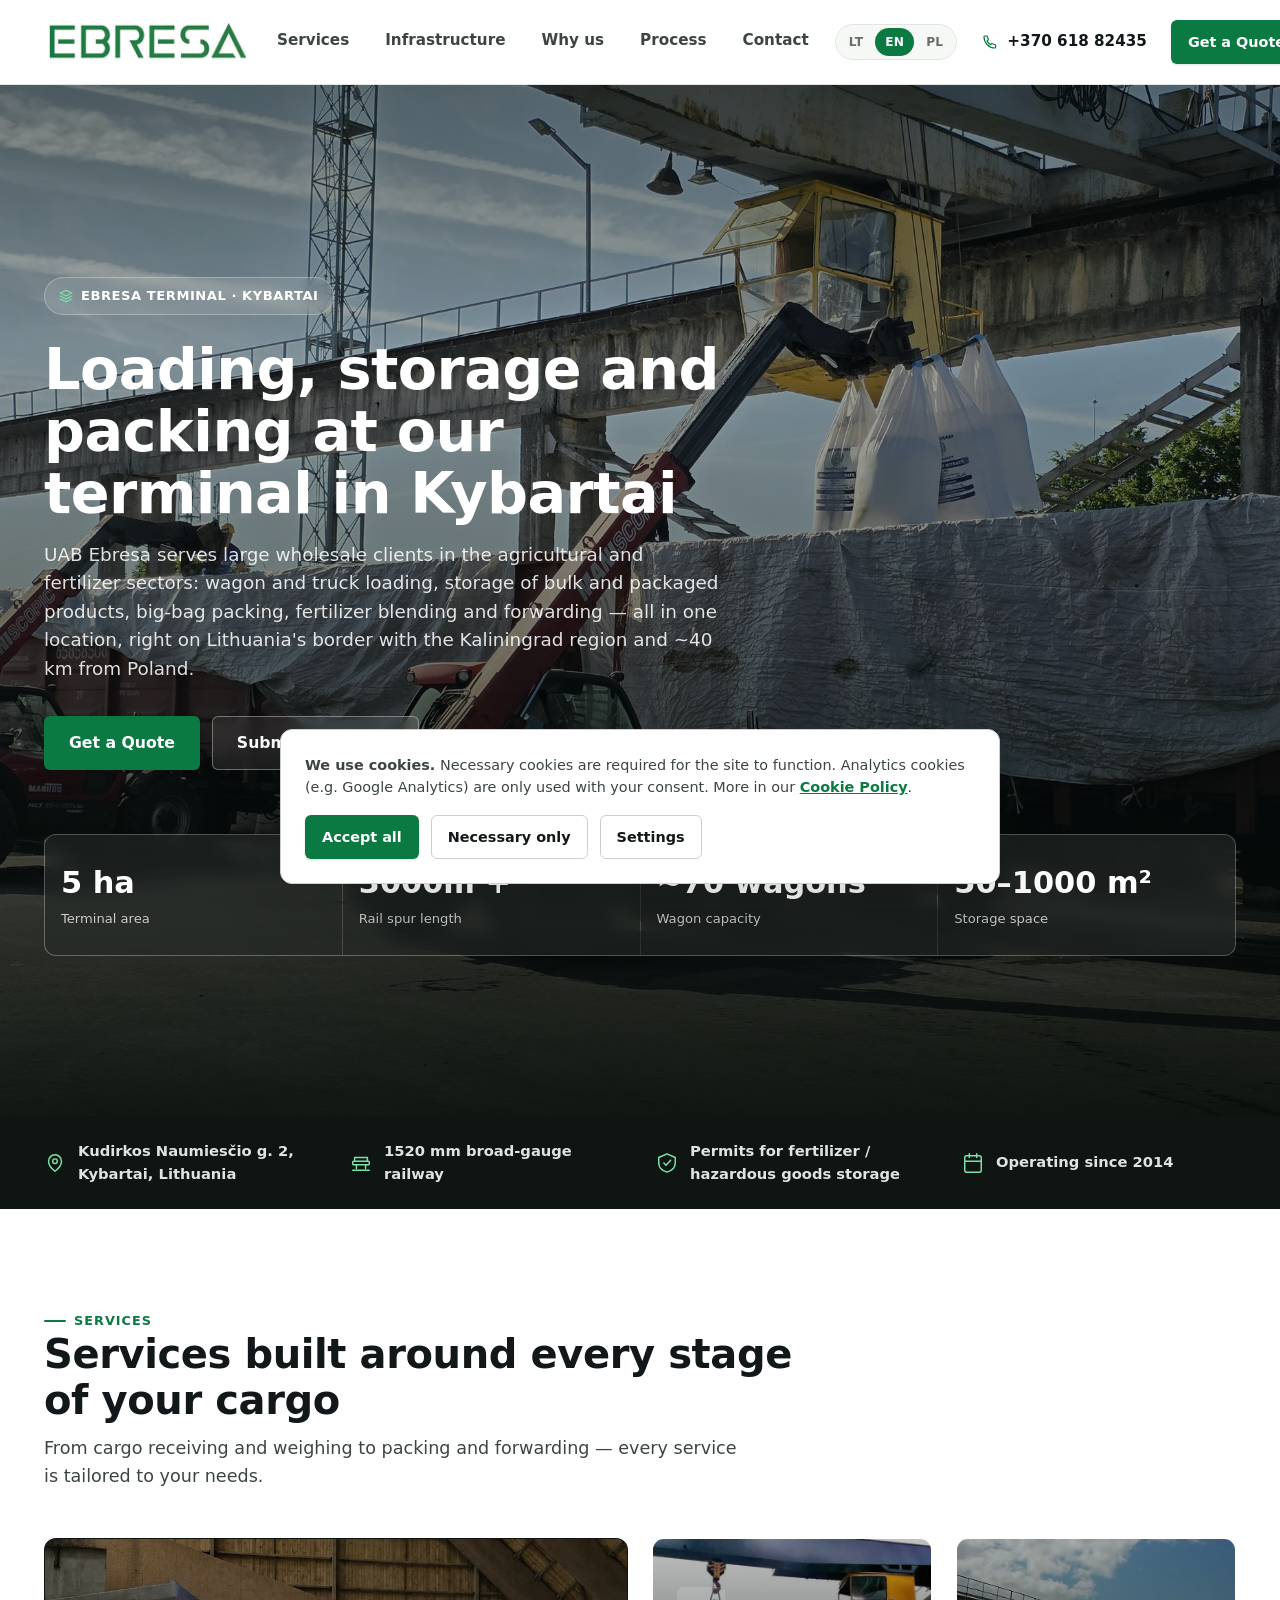
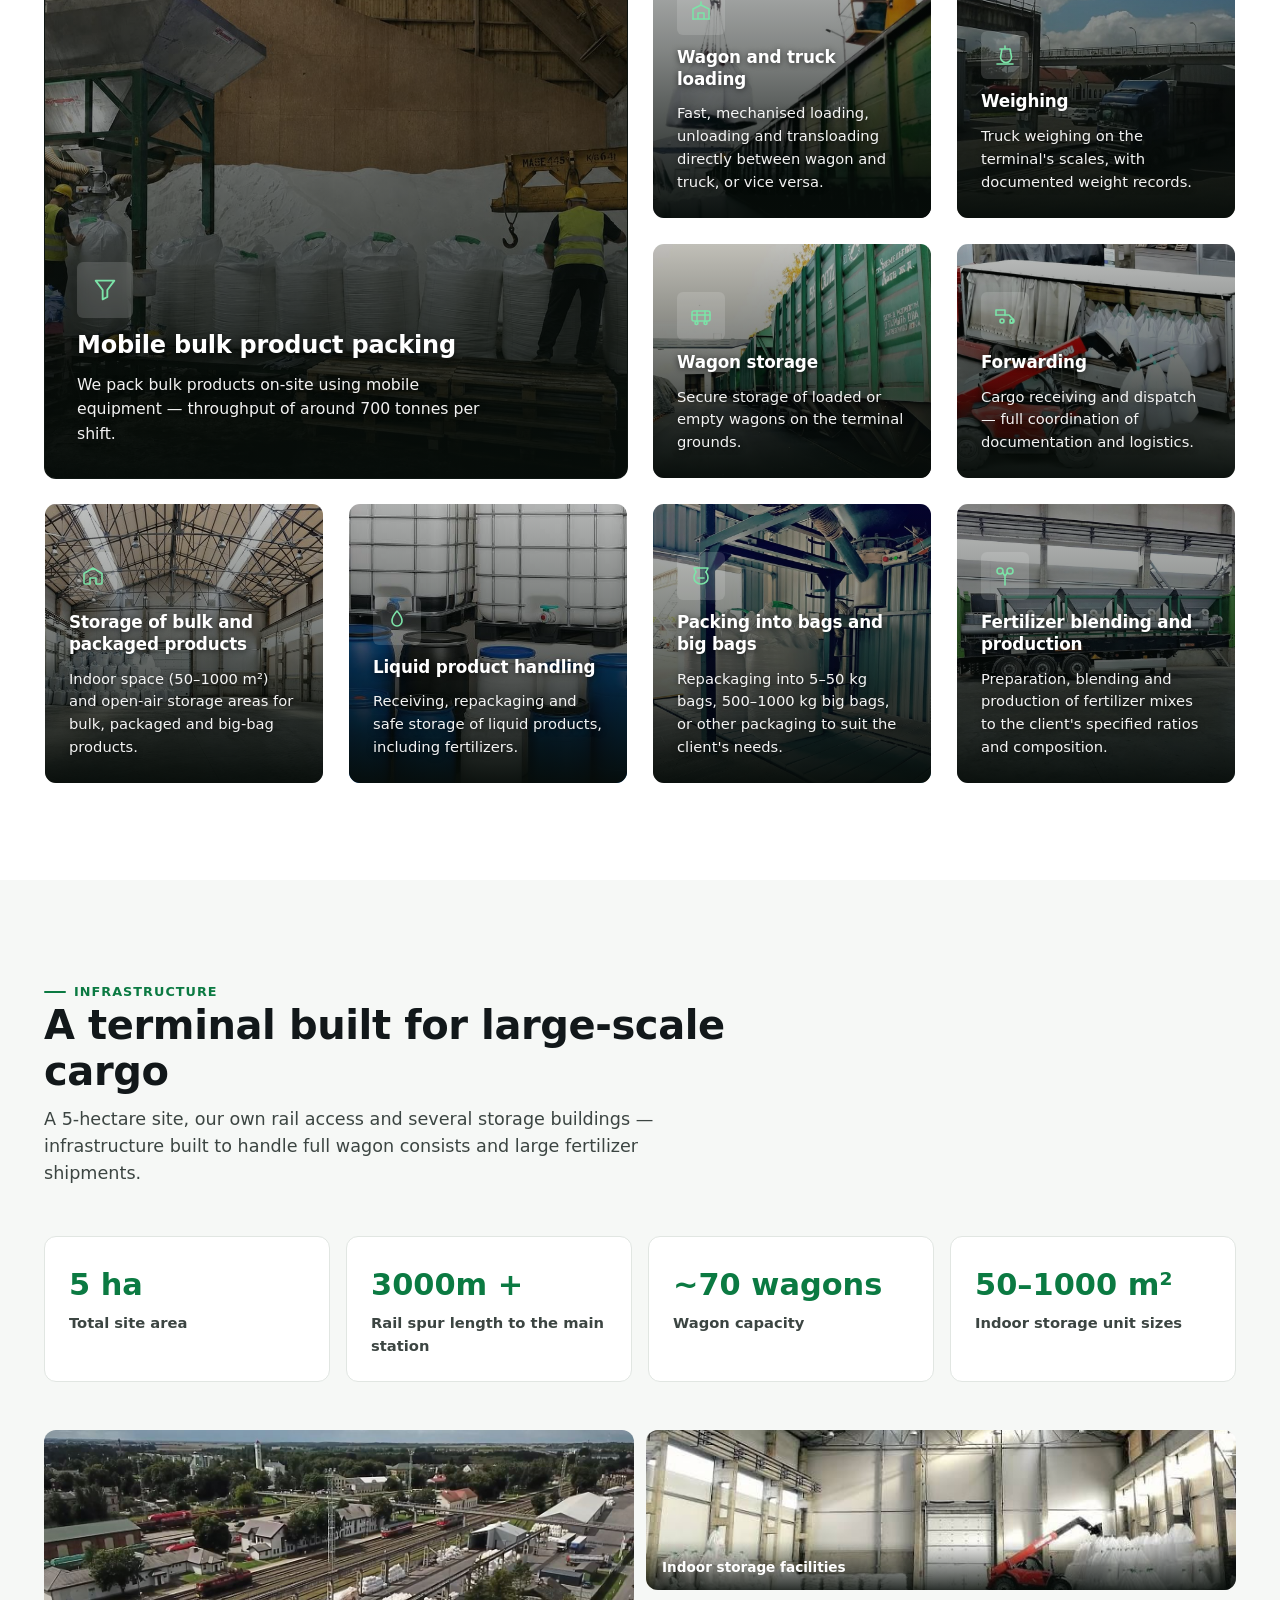
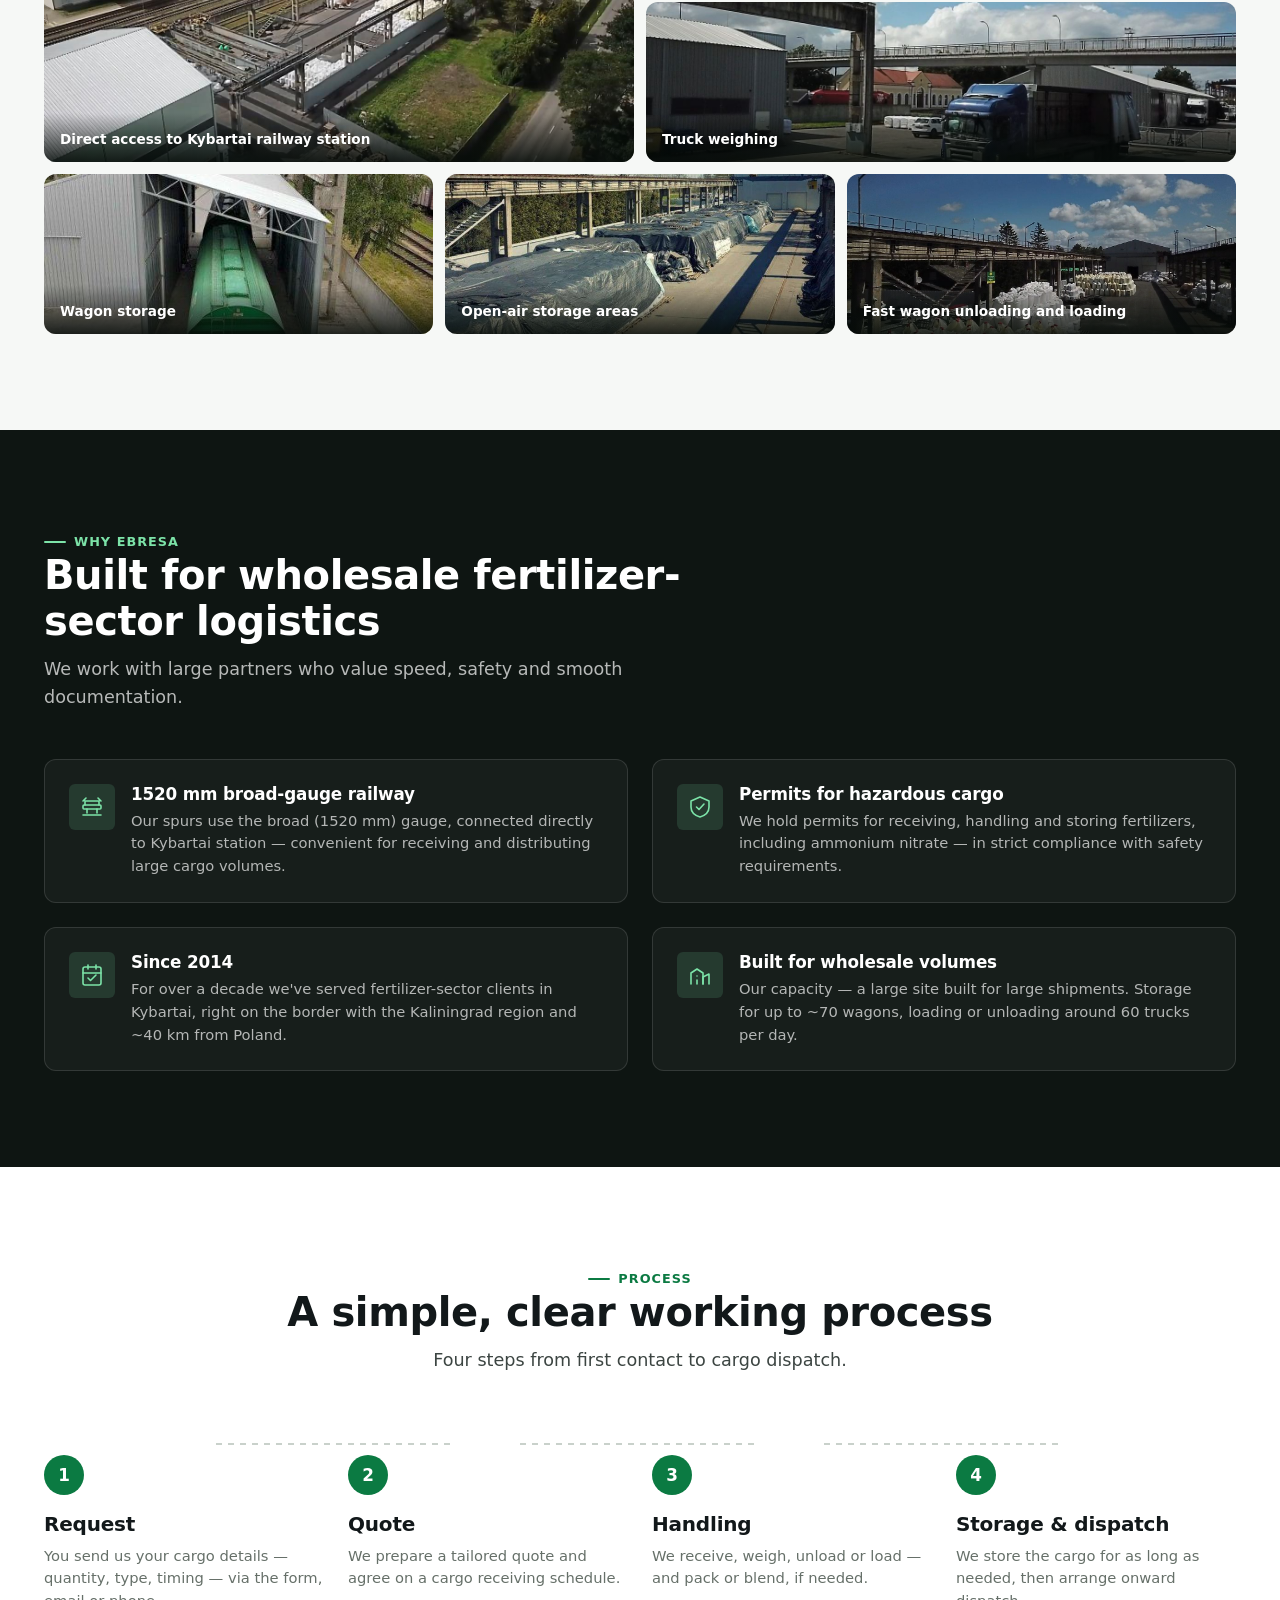
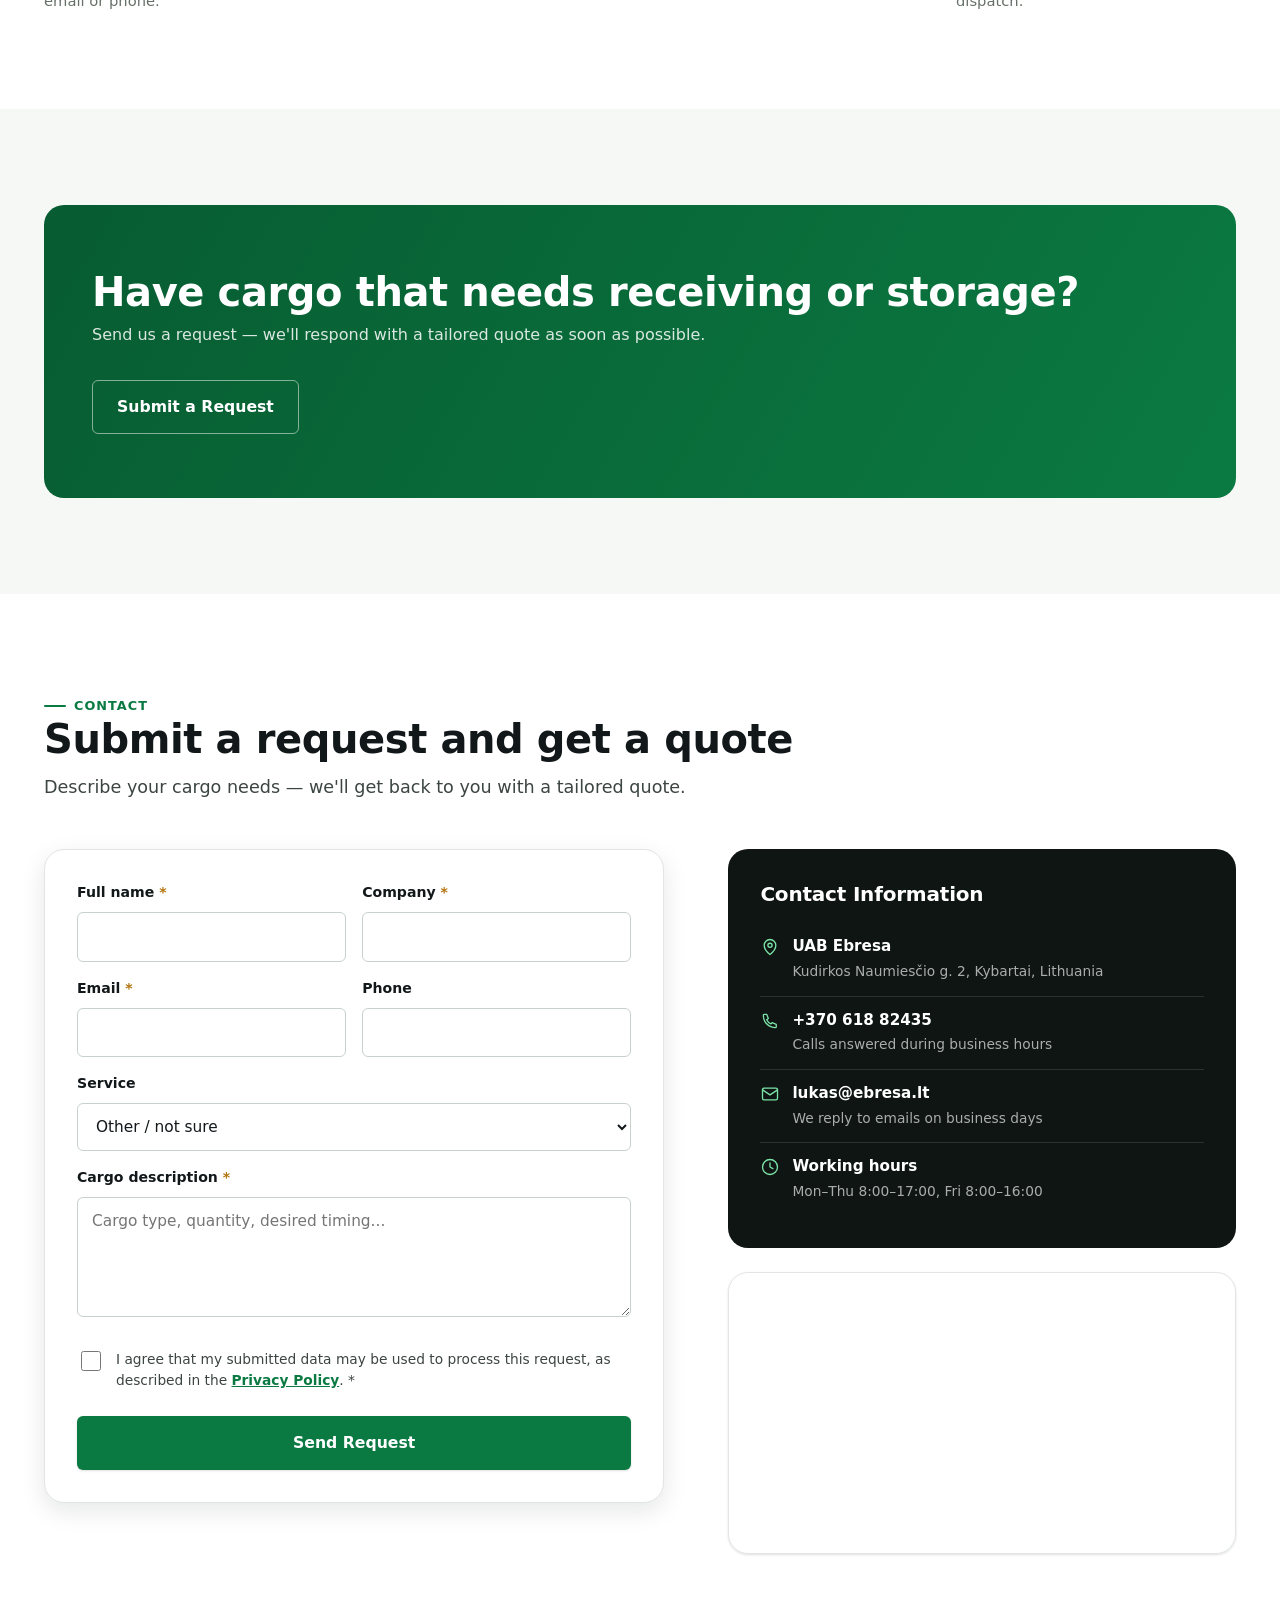
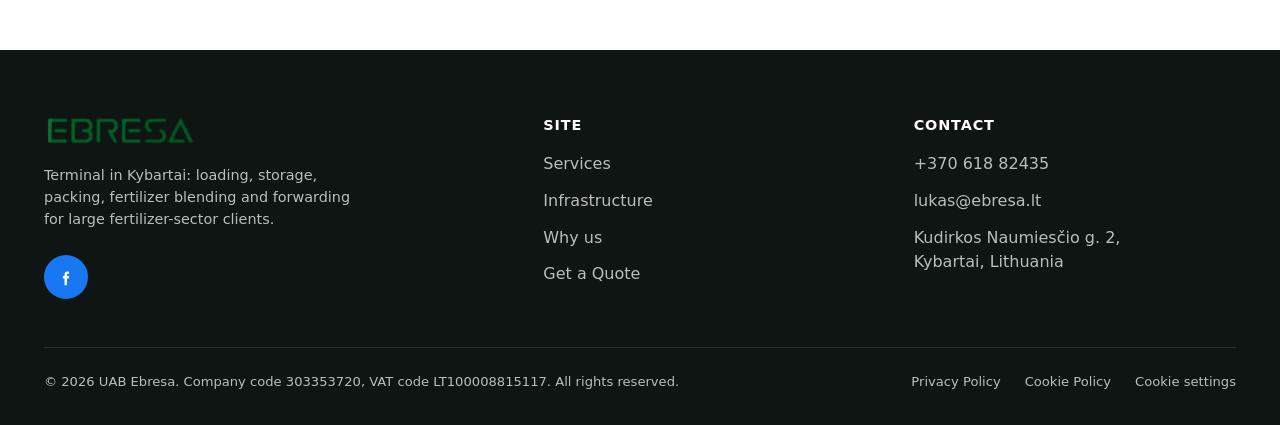
==== en/index.html @ cbfb0bb4 "Move Facebook icon under logo on homepage, make it blue and larger" ====
<!doctype html>
<html lang="en">
<head>
<meta charset="UTF-8">
<meta name="viewport" content="width=device-width, initial-scale=1">
<title>EBRESA — Terminal and Warehousing in Kybartai, Lithuania</title>
<meta name="description" content="UAB Ebresa — terminal in Kybartai, Lithuania: wagon and truck loading, bulk and packaged product storage, big-bag packing, fertilizer blending, weighing and forwarding. 5 ha site, 3000+ m of rail spurs, up to 70 wagons.">
<link rel="icon" href="../favicon.svg" type="image/svg+xml">
<link rel="canonical" href="https://ebresa.lt/en/index.html">
<link rel="alternate" hreflang="lt" href="https://ebresa.lt/index.html">
<link rel="alternate" hreflang="en" href="https://ebresa.lt/en/index.html">
<link rel="alternate" hreflang="pl" href="https://ebresa.lt/pl/index.html">
<link rel="alternate" hreflang="x-default" href="https://ebresa.lt/index.html">
<meta property="og:type" content="website">
<meta property="og:title" content="EBRESA — Terminal and Warehousing in Kybartai, Lithuania">
<meta property="og:description" content="Wagon and truck loading, storage, packing, fertilizer blending and forwarding in one location, right on Lithuania's border with the Kaliningrad region.">
<meta property="og:image" content="../images/hero-krova.jpg">
<link rel="stylesheet" href="../css/style.css">
</head>
<body>

<a href="#turinys" class="skip-link">Skip to content</a>

<!-- ============================= HEADER ============================= -->
<header class="site-header">
  <div class="container">
    <a href="index.html" class="brand" aria-label="EBRESA — home">
      <img src="../images/logo.png" alt="EBRESA">
    </a>

    <nav class="main-nav" aria-label="Main navigation">
      <a href="#paslaugos">Services</a>
      <a href="#infrastruktura">Infrastructure</a>
      <a href="#kodel-mes">Why us</a>
      <a href="#procesas">Process</a>
      <a href="#kontaktai">Contact</a>
    </nav>

    <div class="header-actions">
      <div class="lang-switch" aria-label="Language selection">
        <a href="../index.html" class="lang-link">LT</a>
        <a href="index.html" class="lang-link is-active">EN</a>
        <a href="../pl/index.html" class="lang-link">PL</a>
      </div>
      <a class="header-phone" href="tel:+37061882435">
        <svg viewBox="0 0 24 24" fill="none" stroke="currentColor" stroke-width="1.6" stroke-linecap="round" stroke-linejoin="round" aria-hidden="true"><path d="M4 5c0-.6.4-1 1-1h3l2 5-2 1.5a11 11 0 0 0 5 5L14.5 14l5 2v3c0 .6-.4 1-1 1C10.5 20 4 13.5 4 5Z"/></svg>
        <span class="header-phone-text">+370 618 82435</span>
      </a>
      <a href="#uzklausa" class="btn btn-primary btn-sm">Get a Quote</a>
      <button class="nav-toggle" aria-label="Open menu" aria-expanded="false">
        <svg viewBox="0 0 24 24" fill="none" stroke="currentColor" stroke-width="1.8" stroke-linecap="round"><path d="M3 6h18M3 12h18M3 18h18"/></svg>
      </button>
    </div>
  </div>

  <div class="mobile-nav" id="mobile-nav">
    <a href="#paslaugos">Services</a>
    <a href="#infrastruktura">Infrastructure</a>
    <a href="#kodel-mes">Why us</a>
    <a href="#procesas">Process</a>
    <a href="#kontaktai">Contact</a>
    <a class="header-phone" href="tel:+37061882435">
      <svg viewBox="0 0 24 24" fill="none" stroke="currentColor" stroke-width="1.6" stroke-linecap="round" stroke-linejoin="round" aria-hidden="true"><path d="M4 5c0-.6.4-1 1-1h3l2 5-2 1.5a11 11 0 0 0 5 5L14.5 14l5 2v3c0 .6-.4 1-1 1C10.5 20 4 13.5 4 5Z"/></svg>
      +370 618 82435
    </a>
    <a href="#uzklausa" class="btn btn-primary btn-block">Get a Quote</a>
    <div class="lang-switch" aria-label="Language selection">
      <a href="../index.html" class="lang-link">LT</a>
      <a href="index.html" class="lang-link is-active">EN</a>
      <a href="../pl/index.html" class="lang-link">PL</a>
    </div>
  </div>
</header>

<main id="turinys">

  <!-- ============================= HERO ============================= -->
  <section class="hero">
    <div class="hero-media">
      <img src="../images/hero-krova.jpg" alt="Loading fertilizer big bags into rail wagons by crane at the Ebresa terminal in Kybartai" width="2000" height="1500">
    </div>
    <div class="container hero-content">
      <span class="hero-tagline">
        <svg viewBox="0 0 24 24" fill="none" stroke="currentColor" stroke-width="2" stroke-linecap="round" stroke-linejoin="round" aria-hidden="true"><path d="M12 2 2 7l10 5 10-5-10-5Z"/><path d="M2 17l10 5 10-5M2 12l10 5 10-5"/></svg>
        EBRESA Terminal · Kybartai
      </span>
      <h1>Loading, storage and packing at our terminal in Kybartai</h1>
      <p class="lede">UAB Ebresa serves large wholesale clients in the agricultural and fertilizer sectors: wagon and truck loading, storage of bulk and packaged products, big-bag packing, fertilizer blending and forwarding — all in one location, right on Lithuania's border with the Kaliningrad region and ~40 km from Poland.</p>
      <div class="hero-ctas">
        <a href="#uzklausa" class="btn btn-primary">Get a Quote</a>
        <a href="#uzklausa" class="btn btn-on-dark">Submit a Request</a>
      </div>

      <div class="hero-stats">
        <div class="hero-stat"><span class="num">5 ha</span><span class="label">Terminal area</span></div>
        <div class="hero-stat"><span class="num">3000m +</span><span class="label">Rail spur length</span></div>
        <div class="hero-stat"><span class="num">~70 wagons</span><span class="label">Wagon capacity</span></div>
        <div class="hero-stat"><span class="num">50–1000 m²</span><span class="label">Storage space</span></div>
      </div>
    </div>
  </section>

  <!-- ============================= TRUST STRIP ============================= -->
  <div class="trust-strip">
    <div class="container">
      <ul>
        <li>
          <svg viewBox="0 0 24 24" fill="none" stroke="currentColor" stroke-width="1.6" stroke-linecap="round" stroke-linejoin="round" aria-hidden="true"><path d="M12 21s-7-5.3-7-11a7 7 0 0 1 14 0c0 5.7-7 11-7 11Z"/><circle cx="12" cy="10" r="2.5"/></svg>
          Kudirkos Naumiesčio g. 2, Kybartai, Lithuania
        </li>
        <li>
          <svg viewBox="0 0 24 24" fill="none" stroke="currentColor" stroke-width="1.6" stroke-linecap="round" stroke-linejoin="round" aria-hidden="true"><rect x="3" y="10" width="18" height="4" rx="1"/><path d="M5 10V6h14v4M7 14v4M17 14v4M3 20h18"/></svg>
          1520 mm broad-gauge railway
        </li>
        <li>
          <svg viewBox="0 0 24 24" fill="none" stroke="currentColor" stroke-width="1.6" stroke-linecap="round" stroke-linejoin="round" aria-hidden="true"><path d="M12 2 3 6v6c0 5 4 8.5 9 10 5-1.5 9-5 9-10V6l-9-4Z"/><path d="m8.5 12 2.5 2.5L16 9"/></svg>
          Permits for fertilizer / hazardous goods storage
        </li>
        <li>
          <svg viewBox="0 0 24 24" fill="none" stroke="currentColor" stroke-width="1.6" stroke-linecap="round" stroke-linejoin="round" aria-hidden="true"><rect x="3" y="4" width="18" height="18" rx="2"/><path d="M16 2v4M8 2v4M3 10h18"/></svg>
          Operating since 2014
        </li>
      </ul>
    </div>
  </div>

  <!-- ============================= SERVICES ============================= -->
  <section id="paslaugos">
    <div class="container">
      <div class="section-head">
        <span class="eyebrow">Services</span>
        <h2>Services built around every stage of your cargo</h2>
        <p class="lede">From cargo receiving and weighing to packing and forwarding — every service is tailored to your needs.</p>
      </div>

      <div class="services-grid">

        <article class="service-card featured">
          <div class="featured-media">
            <img src="../images/mobilus-fasavimas.jpg" alt="Mobile bulk product packing equipment in a warehouse — filling big bags" loading="lazy" width="1200" height="900">
          </div>
          <div class="featured-content">
            <div class="service-icon">
              <svg viewBox="0 0 24 24" fill="none" stroke="currentColor" stroke-width="1.6" stroke-linecap="round" stroke-linejoin="round" aria-hidden="true"><path d="M4 4h16l-6 8v6l-4 2v-8L4 4Z"/></svg>
            </div>
            <h3>Mobile bulk product packing</h3>
            <p>We pack bulk products on-site using mobile equipment — throughput of around 700 tonnes per shift.</p>
          </div>
        </article>

        <article class="service-card has-photo">
          <div class="featured-media">
            <img src="../images/vagonu-krova.jpg" alt="Crane loading big bags into a rail wagon" loading="lazy" width="1200" height="644">
          </div>
          <div class="featured-content">
            <div class="service-icon">
              <svg viewBox="0 0 24 24" fill="none" stroke="currentColor" stroke-width="1.6" stroke-linecap="round" stroke-linejoin="round" aria-hidden="true"><path d="M4 20V10l8-4 8 4v10"/><path d="M4 20h16M9 20v-6h6v6"/><path d="M12 3v3"/></svg>
            </div>
            <h3>Wagon and truck loading</h3>
            <p>Fast, mechanised loading, unloading and transloading directly between wagon and truck, or vice versa.</p>
          </div>
        </article>

        <article class="service-card has-photo">
          <div class="featured-media">
            <img src="../images/svarstykles-sunkvezimis.jpg" alt="Truck weighing at the terminal, under the loading platform" loading="lazy" width="1280" height="720">
          </div>
          <div class="featured-content">
            <div class="service-icon">
              <svg viewBox="0 0 24 24" fill="none" stroke="currentColor" stroke-width="1.6" stroke-linecap="round" stroke-linejoin="round" aria-hidden="true"><path d="M12 3v3M7 6h10l1.5 8a5.5 5.5 0 0 1-11 0L9 6Z"/><path d="M4 21h16"/></svg>
            </div>
            <h3>Weighing</h3>
            <p>Truck weighing on the terminal's scales, with documented weight records.</p>
          </div>
        </article>

        <article class="service-card has-photo">
          <div class="featured-media">
            <img src="../images/vagonu-saugojimas.jpg" alt="Freight wagons stored on the terminal grounds" loading="lazy" width="1200" height="798">
          </div>
          <div class="featured-content">
            <div class="service-icon">
              <svg viewBox="0 0 24 24" fill="none" stroke="currentColor" stroke-width="1.6" stroke-linecap="round" stroke-linejoin="round" aria-hidden="true"><rect x="3" y="7" width="18" height="10" rx="2"/><circle cx="7.5" cy="19" r="1.5"/><circle cx="16.5" cy="19" r="1.5"/><path d="M3 11h18M8 7v10M16 7v10"/></svg>
            </div>
            <h3>Wagon storage</h3>
            <p>Secure storage of loaded or empty wagons on the terminal grounds.</p>
          </div>
        </article>

        <article class="service-card has-photo">
          <div class="featured-media">
            <img src="../images/ekspedicija.jpg" alt="Forklift loading big bags into a truck trailer for dispatch" loading="lazy" width="1200" height="688">
          </div>
          <div class="featured-content">
            <div class="service-icon">
              <svg viewBox="0 0 24 24" fill="none" stroke="currentColor" stroke-width="1.6" stroke-linecap="round" stroke-linejoin="round" aria-hidden="true"><path d="M3 11h13l4 4v3a1 1 0 0 1-1 1h-2"/><path d="M3 11V6h9v5M9 19a2 2 0 1 0 0-4 2 2 0 0 0 0 4Zm10 0a2 2 0 1 0 0-4 2 2 0 0 0 0 4Z"/></svg>
            </div>
            <h3>Forwarding</h3>
            <p>Cargo receiving and dispatch — full coordination of documentation and logistics.</p>
          </div>
        </article>

        <article class="service-card has-photo">
          <div class="featured-media">
            <img src="../images/sandeliavimas-birus.jpg" alt="Spacious storage building with big bags" loading="lazy" width="1200" height="542">
          </div>
          <div class="featured-content">
            <div class="service-icon">
              <svg viewBox="0 0 24 24" fill="none" stroke="currentColor" stroke-width="1.6" stroke-linecap="round" stroke-linejoin="round" aria-hidden="true"><path d="M3 9.5 12 4l9 5.5V19a1 1 0 0 1-1 1h-5v-6H9v6H4a1 1 0 0 1-1-1V9.5Z"/></svg>
            </div>
            <h3>Storage of bulk and packaged products</h3>
            <p>Indoor space (50–1000 m²) and open-air storage areas for bulk, packaged and big-bag products.</p>
          </div>
        </article>

        <article class="service-card has-photo">
          <div class="featured-media">
            <img src="../images/skysciu-tvarkymas.jpg" alt="Liquid product containers and drums" loading="lazy" width="600" height="450">
          </div>
          <div class="featured-content">
            <div class="service-icon">
              <svg viewBox="0 0 24 24" fill="none" stroke="currentColor" stroke-width="1.6" stroke-linecap="round" stroke-linejoin="round" aria-hidden="true"><path d="M12 2s5 5.5 5 10a5 5 0 0 1-10 0c0-4.5 5-10 5-10Z"/></svg>
            </div>
            <h3>Liquid product handling</h3>
            <p>Receiving, repackaging and safe storage of liquid products, including fertilizers.</p>
          </div>
        </article>

        <article class="service-card has-photo">
          <div class="featured-media">
            <img src="../images/fasavimas-maisus.jpg" alt="Big bags being filled at a packing station" loading="lazy" width="1200" height="900">
          </div>
          <div class="featured-content">
            <div class="service-icon">
              <svg viewBox="0 0 24 24" fill="none" stroke="currentColor" stroke-width="1.6" stroke-linecap="round" stroke-linejoin="round" aria-hidden="true"><path d="M7 8 5 4h14l-2 4"/><path d="M7 8c-1.5 2-2 4-2 6 0 3 3 6 7 6s7-3 7-6c0-2-.5-4-2-6"/><path d="M9 14h6"/></svg>
            </div>
            <h3>Packing into bags and big bags</h3>
            <p>Repackaging into 5–50 kg bags, 500–1000 kg big bags, or other packaging to suit the client's needs.</p>
          </div>
        </article>

        <article class="service-card has-photo">
          <div class="featured-media">
            <img src="../images/trasu-maisymas.jpg" alt="Mobile fertilizer blending and dosing equipment mounted on a trailer" loading="lazy" width="1200" height="900">
          </div>
          <div class="featured-content">
            <div class="service-icon">
              <svg viewBox="0 0 24 24" fill="none" stroke="currentColor" stroke-width="1.6" stroke-linecap="round" stroke-linejoin="round" aria-hidden="true"><circle cx="7" cy="7" r="3"/><circle cx="17" cy="7" r="3"/><path d="M9.5 8.5 12 12l2.5-3.5M12 12v9"/></svg>
            </div>
            <h3>Fertilizer blending and production</h3>
            <p>Preparation, blending and production of fertilizer mixes to the client's specified ratios and composition.</p>
          </div>
        </article>

      </div>
    </div>
  </section>

  <!-- ============================= INFRASTRUCTURE ============================= -->
  <section id="infrastruktura" class="section-alt">
    <div class="container">
      <div class="section-head">
        <span class="eyebrow">Infrastructure</span>
        <h2>A terminal built for large-scale cargo</h2>
        <p class="lede">A 5-hectare site, our own rail access and several storage buildings — infrastructure built to handle full wagon consists and large fertilizer shipments.</p>
      </div>

      <div class="infra-facts">
        <div class="infra-fact"><span class="num">5 ha</span><span class="label">Total site area</span></div>
        <div class="infra-fact"><span class="num">3000m +</span><span class="label">Rail spur length to the main station</span></div>
        <div class="infra-fact"><span class="num">~70 wagons</span><span class="label">Wagon capacity</span></div>
        <div class="infra-fact"><span class="num">50–1000 m²</span><span class="label">Indoor storage unit sizes</span></div>
      </div>

      <div class="gallery">
        <div class="gallery-item g-1">
          <img src="../images/terminalas-ore-1.jpg" alt="Aerial view of the Ebresa terminal — rail spurs, wagons and storage buildings in Kybartai" loading="lazy" width="1280" height="720">
          <span class="cap">Direct access to Kybartai railway station</span>
        </div>
        <div class="gallery-item g-2">
          <img src="../images/sandelio-viduje.jpg" alt="Warehouse interior with big-bag stacks and a forklift" loading="lazy" width="643" height="311">
          <span class="cap">Indoor storage facilities</span>
        </div>
        <div class="gallery-item g-3">
          <img src="../images/svarstykles-sunkvezimis.jpg" alt="Truck weighing at the terminal, under the loading platform" loading="lazy" width="1280" height="720">
          <span class="cap">Truck weighing</span>
        </div>
        <div class="gallery-item g-4">
          <img src="../images/vagonu-sandeliavimas.jpg" alt="Freight wagons stored in a covered wagon depot" loading="lazy" width="450" height="600">
          <span class="cap">Wagon storage</span>
        </div>
        <div class="gallery-item g-5">
          <img src="../images/lauko-sandeliavimas-1.jpg" alt="Open-air product storage along the loading platform" loading="lazy" width="702" height="600">
          <span class="cap">Open-air storage areas</span>
        </div>
        <div class="gallery-item g-6">
          <img src="../images/pakrovimas-vagonai.jpg" alt="Big bags stacked beside the rail loading platform" loading="lazy" width="1280" height="720">
          <span class="cap">Fast wagon unloading and loading</span>
        </div>
      </div>
    </div>
  </section>

  <!-- ============================= WHY US ============================= -->
  <section id="kodel-mes" class="section-dark">
    <div class="container">
      <div class="section-head">
        <span class="eyebrow">Why Ebresa</span>
        <h2>Built for wholesale fertilizer-sector logistics</h2>
        <p class="lede">We work with large partners who value speed, safety and smooth documentation.</p>
      </div>

      <div class="diff-grid">
        <div class="diff-card">
          <div class="diff-icon">
            <svg viewBox="0 0 24 24" fill="none" stroke="currentColor" stroke-width="1.6" stroke-linecap="round" stroke-linejoin="round" aria-hidden="true"><rect x="3" y="10" width="18" height="4" rx="1"/><path d="M5 10V6h14v4M7 14v4M17 14v4M3 20h18M3 6l3-3M21 6l-3-3"/></svg>
          </div>
          <div>
            <h3>1520 mm broad-gauge railway</h3>
            <p>Our spurs use the broad (1520 mm) gauge, connected directly to Kybartai station — convenient for receiving and distributing large cargo volumes.</p>
          </div>
        </div>

        <div class="diff-card">
          <div class="diff-icon">
            <svg viewBox="0 0 24 24" fill="none" stroke="currentColor" stroke-width="1.6" stroke-linecap="round" stroke-linejoin="round" aria-hidden="true"><path d="M12 2 3 6v6c0 5 4 8.5 9 10 5-1.5 9-5 9-10V6l-9-4Z"/><path d="m8.5 12 2.5 2.5L16 9"/></svg>
          </div>
          <div>
            <h3>Permits for hazardous cargo</h3>
            <p>We hold permits for receiving, handling and storing fertilizers, including ammonium nitrate — in strict compliance with safety requirements.</p>
          </div>
        </div>

        <div class="diff-card">
          <div class="diff-icon">
            <svg viewBox="0 0 24 24" fill="none" stroke="currentColor" stroke-width="1.6" stroke-linecap="round" stroke-linejoin="round" aria-hidden="true"><rect x="3" y="4" width="18" height="18" rx="2"/><path d="M16 2v4M8 2v4M3 10h18"/><path d="m8 15 2.5 2.5L16 12"/></svg>
          </div>
          <div>
            <h3>Since 2014</h3>
            <p>For over a decade we've served fertilizer-sector clients in Kybartai, right on the border with the Kaliningrad region and ~40 km from Poland.</p>
          </div>
        </div>

        <div class="diff-card">
          <div class="diff-icon">
            <svg viewBox="0 0 24 24" fill="none" stroke="currentColor" stroke-width="1.6" stroke-linecap="round" stroke-linejoin="round" aria-hidden="true"><path d="M3 21V10l6-4 6 4v11"/><path d="M15 21v-7l6-3v10"/><path d="M9 21v-4h0M9 13h0"/></svg>
          </div>
          <div>
            <h3>Built for wholesale volumes</h3>
            <p>Our capacity — a large site built for large shipments. Storage for up to ~70 wagons, loading or unloading around 60 trucks per day.</p>
          </div>
        </div>
      </div>
    </div>
  </section>

  <!-- ============================= PROCESS ============================= -->
  <section id="procesas">
    <div class="container">
      <div class="section-head text-center">
        <span class="eyebrow">Process</span>
        <h2>A simple, clear working process</h2>
        <p class="lede text-center">Four steps from first contact to cargo dispatch.</p>
      </div>

      <div class="process-grid">
        <div class="process-step">
          <span class="step-num" aria-hidden="true"></span>
          <h3>Request</h3>
          <p>You send us your cargo details — quantity, type, timing — via the form, email or phone.</p>
        </div>
        <div class="process-step">
          <span class="step-num" aria-hidden="true"></span>
          <h3>Quote</h3>
          <p>We prepare a tailored quote and agree on a cargo receiving schedule.</p>
        </div>
        <div class="process-step">
          <span class="step-num" aria-hidden="true"></span>
          <h3>Handling</h3>
          <p>We receive, weigh, unload or load — and pack or blend, if needed.</p>
        </div>
        <div class="process-step">
          <span class="step-num" aria-hidden="true"></span>
          <h3>Storage & dispatch</h3>
          <p>We store the cargo for as long as needed, then arrange onward dispatch.</p>
        </div>
      </div>
    </div>
  </section>

  <!-- ============================= CTA BAND ============================= -->
  <section class="section-alt">
    <div class="container">
      <div class="cta-band">
        <div>
          <h2>Have cargo that needs receiving or storage?</h2>
          <p>Send us a request — we'll respond with a tailored quote as soon as possible.</p>
        </div>
        <a href="#uzklausa" class="btn btn-ghost">Submit a Request</a>
      </div>
    </div>
  </section>

  <!-- ============================= CONTACT / QUOTE ============================= -->
  <section id="kontaktai">
    <div class="container">
      <div class="section-head">
        <span class="eyebrow">Contact</span>
        <h2 id="uzklausa">Submit a request and get a quote</h2>
        <p class="lede">Describe your cargo needs — we'll get back to you with a tailored quote.</p>
      </div>

      <div class="contact-wrap">
        <div class="quote-card">
          <form id="quote-form" action="https://formsubmit.co/lukas@ebresa.lt" method="POST">
            <input type="hidden" name="_subject" value="New request from ebresa.lt (EN)">
            <input type="hidden" name="_template" value="table">
            <input type="hidden" name="_captcha" value="false">
            <input type="text" name="_honey" style="display:none" tabindex="-1" autocomplete="off">

            <div class="form-row">
              <div class="field">
                <label for="quote-name">Full name <span class="req">*</span></label>
                <input type="text" id="quote-name" name="Vardas" required autocomplete="name">
                <p class="field-error">This field is required.</p>
              </div>
              <div class="field">
                <label for="quote-company">Company <span class="req">*</span></label>
                <input type="text" id="quote-company" name="Įmonė" required autocomplete="organization">
                <p class="field-error">This field is required.</p>
              </div>
            </div>

            <div class="form-row">
              <div class="field">
                <label for="quote-email">Email <span class="req">*</span></label>
                <input type="email" id="quote-email" name="El. paštas" required autocomplete="email">
                <p class="field-error">Enter a valid email address.</p>
              </div>
              <div class="field">
                <label for="quote-phone">Phone</label>
                <input type="tel" id="quote-phone" name="Telefonas" autocomplete="tel">
              </div>
            </div>

            <div class="field">
              <label for="quote-service">Service</label>
              <select id="quote-service" name="Paslauga">
                <option value="Wagon and truck loading">Wagon and truck loading</option>
                <option value="Weighing">Weighing</option>
                <option value="Wagon storage">Wagon storage</option>
                <option value="Forwarding">Forwarding</option>
                <option value="Storage of bulk and packaged products">Storage of bulk and packaged products</option>
                <option value="Liquid product handling">Liquid product handling</option>
                <option value="Packing into bags and big bags">Packing into bags and big bags</option>
                <option value="Mobile bulk product packing">Mobile bulk product packing</option>
                <option value="Fertilizer blending and production">Fertilizer blending and production</option>
                <option value="Other / not sure" selected>Other / not sure</option>
              </select>
            </div>

            <div class="field">
              <label for="quote-message">Cargo description <span class="req">*</span></label>
              <textarea id="quote-message" name="Žinutė" required placeholder="Cargo type, quantity, desired timing..."></textarea>
              <p class="field-error">This field is required.</p>
            </div>

            <div class="consent-row">
              <input type="checkbox" id="quote-consent" name="Sutikimas" value="Taip" required>
              <label for="quote-consent">I agree that my submitted data may be used to process this request, as described in the <a href="privacy-policy.html">Privacy Policy</a>. <span class="req">*</span></label>
            </div>

            <button type="submit" class="btn btn-primary btn-block">Send Request</button>
            <div id="quote-form-status" class="form-status" role="status" aria-live="polite"></div>
          </form>
        </div>

        <div>
          <div class="contact-info-card">
            <h3>Contact Information</h3>
            <div class="contact-line">
              <svg viewBox="0 0 24 24" fill="none" stroke="currentColor" stroke-width="1.6" stroke-linecap="round" stroke-linejoin="round" aria-hidden="true"><path d="M12 21s-7-5.3-7-11a7 7 0 0 1 14 0c0 5.7-7 11-7 11Z"/><circle cx="12" cy="10" r="2.5"/></svg>
              <div><strong>UAB Ebresa</strong><span>Kudirkos Naumiesčio g. 2, Kybartai, Lithuania</span></div>
            </div>
            <div class="contact-line">
              <svg viewBox="0 0 24 24" fill="none" stroke="currentColor" stroke-width="1.6" stroke-linecap="round" stroke-linejoin="round" aria-hidden="true"><path d="M4 5c0-.6.4-1 1-1h3l2 5-2 1.5a11 11 0 0 0 5 5L14.5 14l5 2v3c0 .6-.4 1-1 1C10.5 20 4 13.5 4 5Z"/></svg>
              <div><strong><a href="tel:+37061882435">+370 618 82435</a></strong><span>Calls answered during business hours</span></div>
            </div>
            <div class="contact-line">
              <svg viewBox="0 0 24 24" fill="none" stroke="currentColor" stroke-width="1.6" stroke-linecap="round" stroke-linejoin="round" aria-hidden="true"><rect x="3" y="5" width="18" height="14" rx="2"/><path d="m3 7 9 6 9-6"/></svg>
              <div><strong><a href="mailto:lukas@ebresa.lt">lukas@ebresa.lt</a></strong><span>We reply to emails on business days</span></div>
            </div>
            <div class="contact-line">
              <svg viewBox="0 0 24 24" fill="none" stroke="currentColor" stroke-width="1.6" stroke-linecap="round" stroke-linejoin="round" aria-hidden="true"><circle cx="12" cy="12" r="9"/><path d="M12 7v5l3.5 2"/></svg>
              <div><strong>Working hours</strong><span>Mon–Thu 8:00–17:00, Fri 8:00–16:00</span></div>
            </div>
          </div>

          <div class="map-embed">
            <iframe
              src="https://www.google.com/maps?q=Kudirkos%20Naumies%C4%8Dio%20g.%202%2C%20Kybartai%2C%20Vilkaviškio%20r.&output=embed"
              title="UAB Ebresa on the map — Kudirkos Naumiesčio g. 2, Kybartai"
              loading="lazy" referrerpolicy="no-referrer-when-downgrade"></iframe>
          </div>
        </div>
      </div>
    </div>
  </section>

</main>

<!-- ============================= FOOTER ============================= -->
<footer class="site-footer">
  <div class="container">
    <div class="footer-grid">
      <div>
        <div class="footer-brand">
          <img src="../images/logo.png" alt="EBRESA">
        </div>
        <p style="max-width:34ch; font-size:0.9rem;">Terminal in Kybartai: loading, storage, packing, fertilizer blending and forwarding for large fertilizer-sector clients.</p>
        <div class="footer-social">
          <a class="social-link" href="https://www.facebook.com/ebresa/" target="_blank" rel="noopener noreferrer" aria-label="EBRESA on Facebook">
            <svg viewBox="0 0 24 24" fill="currentColor" aria-hidden="true"><path d="M15.5 8.5H14c-.6 0-1 .4-1 1V11h2.4l-.3 2.5H13V21h-2.6v-7.5H8.5V11h1.9V9.2c0-2 1.2-3.2 3.1-3.2.9 0 1.7.1 1.9.1v2.4Z"/></svg>
          </a>
        </div>
      </div>
      <div class="footer-col">
        <h4>Site</h4>
        <ul>
          <li><a href="#paslaugos">Services</a></li>
          <li><a href="#infrastruktura">Infrastructure</a></li>
          <li><a href="#kodel-mes">Why us</a></li>
          <li><a href="#uzklausa">Get a Quote</a></li>
        </ul>
      </div>
      <div class="footer-col">
        <h4>Contact</h4>
        <ul>
          <li><a href="tel:+37061882435">+370 618 82435</a></li>
          <li><a href="mailto:lukas@ebresa.lt">lukas@ebresa.lt</a></li>
          <li>Kudirkos Naumiesčio g. 2,<br>Kybartai, Lithuania</li>
        </ul>
      </div>
    </div>

    <div class="footer-bottom">
      <span>© <span id="current-year">2026</span> UAB Ebresa. Company code 303353720, VAT code LT100008815117. All rights reserved.</span>
      <div class="footer-legal">
        <a href="privacy-policy.html">Privacy Policy</a>
        <a href="cookie-policy.html">Cookie Policy</a>
        <a href="#" data-cookie-settings>Cookie settings</a>
      </div>
    </div>
  </div>
</footer>

<!-- ============================= COOKIE BANNER ============================= -->
<div class="cookie-banner" id="cookie-banner" role="dialog" aria-live="polite" aria-label="Cookie settings">
  <p><strong>We use cookies.</strong> Necessary cookies are required for the site to function. Analytics cookies (e.g. Google Analytics) are only used with your consent. More in our <a href="cookie-policy.html">Cookie Policy</a>.</p>
  <div class="cookie-actions">
    <button class="btn btn-primary btn-sm" data-cookie-accept-all>Accept all</button>
    <button class="btn btn-ghost btn-sm" data-cookie-necessary-only>Necessary only</button>
    <button class="btn btn-ghost btn-sm" data-cookie-settings>Settings</button>
  </div>
</div>

<!-- ============================= COOKIE SETTINGS MODAL ============================= -->
<div class="modal-overlay" id="cookie-modal">
  <div class="modal-card" role="dialog" aria-modal="true" aria-labelledby="cookie-modal-title">
    <h3 id="cookie-modal-title">Cookie settings</h3>
    <p>Choose which cookies you allow. Necessary cookies are always on, since the site wouldn't work properly without them.</p>

    <div class="cookie-category">
      <div>
        <div class="cookie-category-head">
          <h4>Necessary cookies</h4>
        </div>
        <p>Required for core site functions, such as remembering your cookie consent. These cookies cannot be disabled.</p>
      </div>
      <label class="switch">
        <input type="checkbox" checked disabled aria-label="Necessary cookies (always on)">
        <span class="track"><span class="thumb"></span></span>
      </label>
    </div>

    <div class="cookie-category">
      <div>
        <div class="cookie-category-head">
          <h4>Analytics cookies</h4>
        </div>
        <p>Help us understand how visitors use the site (e.g. Google Analytics). Only enabled with your consent.</p>
      </div>
      <label class="switch">
        <input type="checkbox" id="cookie-toggle-analytics" aria-label="Analytics cookies">
        <span class="track"><span class="thumb"></span></span>
      </label>
    </div>

    <div class="modal-actions">
      <button class="btn btn-primary" data-cookie-save>Save settings</button>
      <button class="btn btn-ghost" data-cookie-modal-close>Cancel</button>
    </div>
  </div>
</div>

<script src="../js/main.js"></script>
</body>
</html>
---- css/style.css ----
/* =========================================================
   EBRESA — design tokens
   ========================================================= */
:root {
  /* Brand */
  --c-primary: #0B7A42;
  --c-primary-600: #096a39;
  --c-primary-700: #075c31;
  --c-primary-50: #EAF5EE;
  --c-primary-100: #D3EBDB;

  /* Neutrals (warm-industrial charcoal, not pure black) */
  --c-ink: #12181A;
  --c-ink-soft: #3C4542;
  --c-muted: #667069;
  --c-border: #E1E6E2;
  --c-border-strong: #C9D1CB;
  --c-surface: #FFFFFF;
  --c-bg: #F6F8F6;
  --c-dark: #0E1512;
  --c-dark-soft: #1B2620;

  /* Feedback */
  --c-amber: #B4740E;
  --c-amber-bg: #FBF1DE;

  /* Type */
  --font-head: 'Segoe UI Semibold', 'Segoe UI', system-ui, -apple-system, 'Helvetica Neue', Arial, sans-serif;
  --font-body: 'Segoe UI', system-ui, -apple-system, Roboto, Arial, sans-serif;

  /* Spacing scale */
  --sp-1: 4px; --sp-2: 8px; --sp-3: 12px; --sp-4: 16px; --sp-5: 24px;
  --sp-6: 32px; --sp-7: 48px; --sp-8: 64px; --sp-9: 96px; --sp-10: 128px;

  /* Layout */
  --container: 1240px;
  --radius-s: 6px;
  --radius-m: 12px;
  --radius-l: 20px;
  --shadow-s: 0 1px 2px rgba(14, 21, 18, 0.06), 0 1px 3px rgba(14, 21, 18, 0.08);
  --shadow-m: 0 8px 24px rgba(14, 21, 18, 0.10);
  --shadow-l: 0 24px 64px rgba(14, 21, 18, 0.18);
  --ease: cubic-bezier(.4,0,.2,1);
}

/* =========================================================
   Reset
   ========================================================= */
*, *::before, *::after { box-sizing: border-box; }
html { scroll-behavior: smooth; }
@media (prefers-reduced-motion: reduce) {
  html { scroll-behavior: auto; }
  *, *::before, *::after { animation-duration: 0.01ms !important; animation-iteration-count: 1 !important; transition-duration: 0.01ms !important; scroll-behavior: auto !important; }
}
body {
  margin: 0;
  font-family: var(--font-body);
  color: var(--c-ink);
  background: var(--c-surface);
  -webkit-font-smoothing: antialiased;
  line-height: 1.55;
  font-size: 16px;
}
img { max-width: 100%; display: block; }
a { color: inherit; text-decoration: none; }
ul { margin: 0; padding: 0; list-style: none; }
h1, h2, h3, h4, p { margin: 0; }
button { font: inherit; }
:focus-visible { outline: 3px solid var(--c-primary); outline-offset: 2px; }

.container {
  width: 100%;
  max-width: var(--container);
  margin-inline: auto;
  padding-inline: var(--sp-5);
}
@media (max-width: 640px) {
  .container { padding-inline: var(--sp-4); }
}

.visually-hidden {
  position: absolute; width: 1px; height: 1px; margin: -1px; padding: 0;
  overflow: hidden; clip: rect(0,0,0,0); white-space: nowrap; border: 0;
}

.skip-link {
  position: absolute; left: 8px; top: -60px;
  background: var(--c-primary); color: #fff; padding: 10px 16px;
  border-radius: var(--radius-s); z-index: 200; transition: top .2s var(--ease);
  font-weight: 600;
}
.skip-link:focus { top: 8px; }

/* =========================================================
   Typography
   ========================================================= */
h1, h2, h3, h4 { font-family: var(--font-head); font-weight: 700; letter-spacing: -0.01em; color: var(--c-ink); }
h1 { font-size: clamp(2.1rem, 1.5rem + 2.6vw, 3.6rem); line-height: 1.08; font-weight: 800; }
h2 { font-size: clamp(1.7rem, 1.35rem + 1.5vw, 2.5rem); line-height: 1.15; font-weight: 800; }
h3 { font-size: 1.25rem; line-height: 1.3; }
.eyebrow {
  display: inline-flex; align-items: center; gap: var(--sp-2);
  font-size: 0.8rem; font-weight: 700; letter-spacing: 0.08em; text-transform: uppercase;
  color: var(--c-primary);
}
.eyebrow::before { content: ''; width: 22px; height: 2px; background: var(--c-primary); border-radius: 2px; }
.lede { font-size: 1.1rem; color: var(--c-ink-soft); max-width: 62ch; }
.section-head { max-width: 760px; margin-bottom: var(--sp-7); }
.section-head p { margin-top: var(--sp-3); }
.text-center { text-align: center; margin-inline: auto; }

/* =========================================================
   Buttons
   ========================================================= */
.btn {
  display: inline-flex; align-items: center; justify-content: center; gap: var(--sp-2);
  padding: 14px 24px; border-radius: var(--radius-s); font-weight: 700; font-size: 0.98rem;
  border: 1.5px solid transparent; cursor: pointer; transition: transform .15s var(--ease), background-color .15s var(--ease), border-color .15s var(--ease), box-shadow .15s var(--ease);
  min-height: 48px; white-space: nowrap;
}
.btn svg { width: 18px; height: 18px; flex-shrink: 0; }
.btn:active { transform: translateY(1px); }
.btn-primary { background: var(--c-primary); color: #fff; box-shadow: var(--shadow-s); }
.btn-primary:hover { background: var(--c-primary-600); box-shadow: var(--shadow-m); }
.btn-ghost { background: transparent; color: var(--c-ink); border-color: var(--c-border-strong); }
.btn-ghost:hover { border-color: var(--c-ink); background: var(--c-bg); }
.btn-on-dark { background: rgba(255,255,255,0.08); color: #fff; border-color: rgba(255,255,255,0.35); backdrop-filter: blur(6px); }
.btn-on-dark:hover { background: rgba(255,255,255,0.16); border-color: #fff; }
.btn-block { width: 100%; }
.btn-sm { padding: 10px 16px; min-height: 40px; font-size: 0.9rem; }

/* =========================================================
   Header
   ========================================================= */
.site-header {
  position: sticky; top: 0; z-index: 100;
  background: rgba(255,255,255,0.92); backdrop-filter: saturate(180%) blur(10px);
  border-bottom: 1px solid var(--c-border);
}
.site-header .container { display: flex; align-items: center; justify-content: space-between; height: 84px; gap: var(--sp-5); }
.brand { display: flex; align-items: center; gap: var(--sp-2); flex-shrink: 0; }
.brand img { height: 46px; width: auto; }
.brand-name { font-family: var(--font-head); font-weight: 800; font-size: 1.05rem; letter-spacing: 0.01em; }

.main-nav { display: flex; align-items: center; gap: var(--sp-6); }
.main-nav a {
  font-weight: 600; font-size: 0.95rem; color: var(--c-ink-soft); white-space: nowrap;
  padding: 8px 2px; border-bottom: 2px solid transparent; transition: color .15s var(--ease), border-color .15s var(--ease);
}
.main-nav a:hover { color: var(--c-primary); }

.header-actions { display: flex; align-items: center; gap: var(--sp-5); }
.header-phone { display: flex; align-items: center; gap: var(--sp-2); font-weight: 700; font-size: 0.95rem; white-space: nowrap; }
.header-phone svg { width: 18px; height: 18px; color: var(--c-primary); flex-shrink: 0; }

.lang-switch { display: flex; align-items: center; gap: 2px; background: var(--c-bg); border: 1px solid var(--c-border); border-radius: 999px; padding: 3px; flex-shrink: 0; }
.lang-link { padding: 5px 10px; font-size: 0.76rem; font-weight: 700; letter-spacing: 0.02em; color: var(--c-muted); border-radius: 999px; transition: background-color .15s var(--ease), color .15s var(--ease); }
.lang-link:hover { color: var(--c-ink); }
.lang-link.is-active { background: var(--c-primary); color: #fff; }
.mobile-nav .lang-switch { background: var(--c-bg); margin-top: var(--sp-5); width: fit-content; }

.nav-toggle {
  display: none; width: 44px; height: 44px; align-items: center; justify-content: center;
  background: transparent; border: 1.5px solid var(--c-border-strong); border-radius: var(--radius-s); cursor: pointer;
}
.nav-toggle svg { width: 22px; height: 22px; }

@media (max-width: 980px) {
  .site-header .container {
    height: auto; flex-wrap: wrap; padding-block: 16px;
  }
  .nav-toggle { display: none; }
  .mobile-nav { display: none !important; }
  .header-phone-text { display: none; }

  .main-nav {
    order: 3; flex-basis: 100%; width: 100%;
    gap: var(--sp-6); overflow-x: auto; -webkit-overflow-scrolling: touch;
    padding-top: 14px; margin-top: 2px; border-top: 1px solid var(--c-border);
    scrollbar-width: none;
  }
  .main-nav::-webkit-scrollbar { display: none; }
  .main-nav a { flex-shrink: 0; }
}

@media (max-width: 480px) {
  .header-actions { gap: var(--sp-3); }
  .header-actions .btn-primary.btn-sm { padding-inline: 14px; font-size: 0.86rem; }
}

.mobile-nav {
  display: none; position: fixed; inset: 84px 0 0 0; background: var(--c-surface); z-index: 99;
  overflow-y: auto; padding: var(--sp-6) var(--sp-5) var(--sp-8);
}
.mobile-nav.is-open { display: block; }
.mobile-nav a { display: block; padding: var(--sp-4) 0; font-size: 1.25rem; font-weight: 700; border-bottom: 1px solid var(--c-border); }
.mobile-nav .btn { margin-top: var(--sp-5); }
.mobile-nav .header-phone { margin-top: var(--sp-4); font-size: 1.1rem; }

/* =========================================================
   Hero
   ========================================================= */
.hero {
  position: relative; color: #fff; overflow: hidden;
  min-height: min(92vh, 800px);
  display: flex; align-items: flex-end;
}
.hero-media { position: absolute; inset: 0; z-index: 0; }
.hero-media img { width: 100%; height: 100%; object-fit: cover; object-position: center 35%; }
.hero-media::after {
  content: ''; position: absolute; inset: 0;
  background:
    linear-gradient(0deg, rgba(6,12,9,0.92) 0%, rgba(6,12,9,0.55) 46%, rgba(8,16,12,0.35) 75%, rgba(8,16,12,0.55) 100%);
}
.hero-content { position: relative; z-index: 1; padding-block: var(--sp-9) var(--sp-8); width: 100%; }
.hero-tagline {
  display: inline-flex; align-items: center; gap: var(--sp-2);
  background: rgba(255,255,255,0.1); border: 1px solid rgba(255,255,255,0.28);
  padding: 8px 14px; border-radius: 999px; font-size: 0.82rem; font-weight: 700;
  letter-spacing: 0.04em; text-transform: uppercase; backdrop-filter: blur(6px); margin-bottom: var(--sp-5);
}
.hero-tagline svg { width: 14px; height: 14px; color: #7CE3A8; }
.hero h1 { color: #fff; max-width: 18ch; }
.hero .lede { color: rgba(255,255,255,0.86); margin-top: var(--sp-4); max-width: 58ch; font-size: 1.15rem; }
.hero-ctas { display: flex; flex-wrap: wrap; gap: var(--sp-3); margin-top: var(--sp-6); }

.hero-stats {
  position: relative; z-index: 1; margin-top: var(--sp-8);
  display: grid; grid-template-columns: repeat(4, 1fr); gap: 1px;
  background: rgba(255,255,255,0.16); border-radius: var(--radius-m); overflow: hidden;
  border: 1px solid rgba(255,255,255,0.16);
}
.hero-stat { background: rgba(10,16,13,0.55); backdrop-filter: blur(8px); padding: var(--sp-5) var(--sp-4); }
.hero-stat .num { font-family: var(--font-head); font-weight: 800; font-size: clamp(1.4rem, 1.1rem + 1vw, 2rem); color: #fff; display: block; }
.hero-stat .label { font-size: 0.82rem; color: rgba(255,255,255,0.75); margin-top: 4px; }

@media (max-width: 780px) {
  .hero-stats { grid-template-columns: repeat(2, 1fr); }
  .hero { min-height: auto; padding-top: 84px; }
  .hero-content { padding-block: var(--sp-7) var(--sp-6); }
}

/* =========================================================
   Trust strip
   ========================================================= */
.trust-strip { background: var(--c-dark); color: #fff; padding-block: var(--sp-5); }
.trust-strip ul { display: flex; flex-wrap: wrap; gap: var(--sp-6); justify-content: space-between; }
.trust-strip li { display: flex; align-items: center; gap: var(--sp-3); font-size: 0.92rem; font-weight: 600; color: rgba(255,255,255,0.88); flex: 1 1 220px; }
.trust-strip svg { width: 22px; height: 22px; color: #7CE3A8; flex-shrink: 0; }

/* =========================================================
   Generic section spacing
   ========================================================= */
section { padding-block: var(--sp-9); }
.section-alt { background: var(--c-bg); }
.section-dark { background: var(--c-dark); color: #fff; }
.section-dark .eyebrow { color: #7CE3A8; }
.section-dark .eyebrow::before { background: #7CE3A8; }
.section-dark h2 { color: #fff; }
.section-dark .lede { color: rgba(255,255,255,0.7); }

/* =========================================================
   Services grid
   ========================================================= */
.services-grid { display: grid; grid-template-columns: repeat(4, 1fr); grid-auto-flow: dense; gap: var(--sp-5); }
@media (max-width: 900px) { .services-grid { grid-template-columns: repeat(2, 1fr); } }
@media (max-width: 560px) { .services-grid { grid-template-columns: 1fr; } }

.service-card {
  position: relative;
  background: var(--c-surface); border: 1px solid var(--c-border); border-radius: var(--radius-m);
  padding: var(--sp-5); display: flex; flex-direction: column; gap: var(--sp-3); justify-content: flex-start;
  transition: box-shadow .2s var(--ease), border-color .2s var(--ease), transform .2s var(--ease);
}
.service-card:hover { box-shadow: var(--shadow-m); border-color: var(--c-border-strong); transform: translateY(-3px); }
.service-icon {
  width: 48px; height: 48px; border-radius: var(--radius-s); background: var(--c-primary-50);
  display: flex; align-items: center; justify-content: center; color: var(--c-primary); flex-shrink: 0;
  transition: background-color .2s var(--ease), color .2s var(--ease), transform .2s var(--ease);
}
.service-icon svg { width: 24px; height: 24px; }
.service-card:hover .service-icon { background: var(--c-primary); color: #fff; transform: scale(1.08) rotate(-4deg); }
.service-card h3 { font-size: 1.05rem; }
.service-card p { color: var(--c-muted); font-size: 0.92rem; }

.service-card.featured {
  grid-column: span 2; grid-row: span 2;
  background: var(--c-dark); border-color: transparent; color: #fff;
  padding: var(--sp-6); overflow: hidden;
}
.service-card.featured:hover { transform: translateY(-3px); box-shadow: var(--shadow-l); }

.featured-media { position: absolute; inset: 0; z-index: 0; }
.featured-media img { width: 100%; height: 100%; object-fit: cover; display: block; transition: transform .6s var(--ease); }
.service-card.featured:hover .featured-media img { transform: scale(1.06); }
.featured-media::after {
  content: ''; position: absolute; inset: 0;
  background: linear-gradient(180deg, rgba(6,12,9,0.25) 0%, rgba(6,12,9,0.5) 40%, rgba(6,12,9,0.97) 100%);
}

.service-card.featured .service-tag {
  position: relative; z-index: 1;
  display: inline-flex; align-items: center; background: rgba(124,227,168,0.18); color: #7CE3A8;
  font-size: 0.76rem; font-weight: 700; letter-spacing: 0.05em; text-transform: uppercase;
  padding: 6px 12px; border-radius: 999px; width: fit-content; backdrop-filter: blur(6px);
}
.featured-content { position: relative; z-index: 1; display: flex; flex-direction: column; gap: var(--sp-3); margin-top: auto; padding-top: var(--sp-7); }
.service-card.featured .service-icon {
  width: 56px; height: 56px; background: rgba(255,255,255,0.14); color: #7CE3A8; backdrop-filter: blur(6px);
}
.service-card.featured .service-icon svg { width: 28px; height: 28px; }
.service-card.featured:hover .service-icon { background: #7CE3A8; color: var(--c-dark); transform: none; }
.featured-content h3, .featured-content p { text-shadow: 0 1px 6px rgba(0,0,0,0.65); }
.service-card.featured h3 { font-size: 1.5rem; color: #fff; }
.service-card.featured p { color: rgba(255,255,255,0.95); font-size: 0.98rem; max-width: 42ch; }

@media (max-width: 560px) {
  .service-card.featured { grid-column: span 1; grid-row: span 1; padding: var(--sp-5); min-height: 340px; }
  .service-card.featured h3 { font-size: 1.15rem; }
}

/* Regular-size service card with a photo background (no size/badge, unlike .featured) */
.service-card.has-photo { padding: var(--sp-5); overflow: hidden; color: #fff; border-color: transparent; min-height: 220px; }
.service-card.has-photo:hover { transform: translateY(-3px); box-shadow: var(--shadow-l); }
.service-card.has-photo .featured-content { margin-top: auto; padding-top: var(--sp-5); }
.service-card.has-photo h3 { color: #fff; }
.service-card.has-photo p { color: rgba(255,255,255,0.95); }
.service-card.has-photo .service-icon { background: rgba(255,255,255,0.14); color: #7CE3A8; }
.service-card.has-photo:hover .service-icon { background: #7CE3A8; color: var(--c-dark); transform: none; }

/* =========================================================
   Infrastructure gallery
   ========================================================= */
.gallery {
  display: grid; grid-template-columns: repeat(6, 1fr); grid-auto-rows: 160px; gap: var(--sp-3);
}
.gallery-item { position: relative; border-radius: var(--radius-m); overflow: hidden; background: var(--c-bg); }
.gallery-item img { width: 100%; height: 100%; object-fit: cover; transition: transform .5s var(--ease); }
.gallery-item:hover img { transform: scale(1.06); }
.gallery-item .cap {
  position: absolute; left: 0; right: 0; bottom: 0; padding: var(--sp-4) var(--sp-4) var(--sp-3);
  background: linear-gradient(0deg, rgba(6,12,9,0.85), rgba(6,12,9,0));
  color: #fff; font-size: 0.85rem; font-weight: 700;
}
.g-1 { grid-column: span 3; grid-row: span 2; }
.g-2 { grid-column: span 3; grid-row: span 1; }
.g-3 { grid-column: span 3; grid-row: span 1; }
.g-4 { grid-column: span 2; grid-row: span 1; }
.g-5 { grid-column: span 2; grid-row: span 1; }
.g-6 { grid-column: span 2; grid-row: span 1; }

@media (max-width: 900px) {
  .gallery { grid-template-columns: repeat(2, 1fr); grid-auto-rows: 200px; }
  .g-1, .g-2, .g-3, .g-4, .g-5, .g-6 { grid-column: span 1; grid-row: span 1; }
  .g-1 { grid-column: span 2; grid-row: span 2; }
}

.infra-facts { display: grid; grid-template-columns: repeat(4, 1fr); gap: var(--sp-4); margin-bottom: var(--sp-7); }
@media (max-width: 780px) { .infra-facts { grid-template-columns: repeat(2, 1fr); } }
.infra-fact { background: var(--c-surface); border: 1px solid var(--c-border); border-radius: var(--radius-m); padding: var(--sp-5); }
.infra-fact .num { display: block; font-family: var(--font-head); font-weight: 800; font-size: 1.9rem; color: var(--c-primary); }
.infra-fact .label { display: block; color: var(--c-ink-soft); font-size: 0.92rem; margin-top: 4px; font-weight: 600; }

/* =========================================================
   Why us — differentiators
   ========================================================= */
.diff-grid { display: grid; grid-template-columns: repeat(2, 1fr); gap: var(--sp-5); }
@media (max-width: 780px) { .diff-grid { grid-template-columns: 1fr; } }
.diff-card {
  display: flex; gap: var(--sp-4); padding: var(--sp-5); border-radius: var(--radius-m);
  background: rgba(255,255,255,0.04); border: 1px solid rgba(255,255,255,0.12);
}
.diff-icon { width: 46px; height: 46px; border-radius: var(--radius-s); background: rgba(124,227,168,0.14); color: #7CE3A8; display: flex; align-items: center; justify-content: center; flex-shrink: 0; }
.diff-icon svg { width: 24px; height: 24px; }
.diff-card h3 { color: #fff; font-size: 1.05rem; margin-bottom: 4px; }
.diff-card p { color: rgba(255,255,255,0.68); font-size: 0.92rem; }

/* =========================================================
   Process steps
   ========================================================= */
.process-grid { display: grid; grid-template-columns: repeat(4, 1fr); gap: var(--sp-5); counter-reset: step; }
@media (max-width: 900px) { .process-grid { grid-template-columns: repeat(2, 1fr); } }
@media (max-width: 560px) { .process-grid { grid-template-columns: 1fr; } }
.process-step { position: relative; padding-top: var(--sp-6); }
.process-step .step-num {
  counter-increment: step; content: counter(step);
  display: inline-flex; align-items: center; justify-content: center; width: 40px; height: 40px;
  border-radius: 50%; background: var(--c-primary); color: #fff; font-family: var(--font-head); font-weight: 800;
  margin-bottom: var(--sp-4); font-size: 1.05rem;
}
.process-step .step-num::before { content: counter(step); }
.process-step h3 { margin-bottom: var(--sp-2); }
.process-step p { color: var(--c-muted); font-size: 0.92rem; }
.process-connector { display: none; }
@media (min-width: 901px) {
  .process-step:not(:last-child)::after {
    content: ''; position: absolute; top: 20px; left: calc(50% + 32px); width: calc(100% - 40px); height: 2px;
    background: repeating-linear-gradient(90deg, var(--c-border-strong) 0 6px, transparent 6px 12px);
  }
}

/* =========================================================
   Quote / contact section
   ========================================================= */
.contact-wrap { display: grid; grid-template-columns: 1.1fr 0.9fr; gap: var(--sp-8); align-items: start; }
@media (max-width: 900px) { .contact-wrap { grid-template-columns: 1fr; gap: var(--sp-6); } }

.quote-card { background: var(--c-surface); border: 1px solid var(--c-border); border-radius: var(--radius-l); padding: var(--sp-6); box-shadow: var(--shadow-m); }
.form-row { display: grid; grid-template-columns: 1fr 1fr; gap: var(--sp-4); }
@media (max-width: 560px) { .form-row { grid-template-columns: 1fr; } }
.field { margin-bottom: var(--sp-4); }
.field label { display: block; font-weight: 700; font-size: 0.88rem; margin-bottom: var(--sp-2); }
.field .req { color: var(--c-amber); }
.field input, .field select, .field textarea {
  width: 100%; padding: 12px 14px; border-radius: var(--radius-s); border: 1.5px solid var(--c-border-strong);
  font: inherit; font-size: 0.96rem; background: var(--c-surface); color: var(--c-ink); min-height: 48px;
  transition: border-color .15s var(--ease), box-shadow .15s var(--ease);
}
.field textarea { min-height: 120px; resize: vertical; }
.field input:focus, .field select:focus, .field textarea:focus {
  border-color: var(--c-primary); box-shadow: 0 0 0 4px var(--c-primary-50); outline: none;
}
.field-hint { font-size: 0.8rem; color: var(--c-muted); margin-top: var(--sp-2); }
.field-error { font-size: 0.82rem; color: #B3261E; margin-top: var(--sp-2); display: none; }
.field.has-error input, .field.has-error select, .field.has-error textarea { border-color: #B3261E; }
.field.has-error .field-error { display: block; }

.consent-row { display: flex; align-items: flex-start; gap: var(--sp-3); margin: var(--sp-5) 0; }
.consent-row input[type="checkbox"] { width: 20px; height: 20px; margin-top: 2px; accent-color: var(--c-primary); flex-shrink: 0; }
.consent-row label { font-size: 0.86rem; color: var(--c-ink-soft); }
.consent-row a { color: var(--c-primary); font-weight: 700; text-decoration: underline; }

.form-status { margin-top: var(--sp-4); padding: var(--sp-4); border-radius: var(--radius-s); font-size: 0.92rem; font-weight: 600; display: none; }
.form-status.is-visible { display: block; }
.form-status.is-success { background: var(--c-primary-50); color: var(--c-primary-700); }
.form-status.is-error { background: #FBEAE8; color: #B3261E; }

.contact-info-card { background: var(--c-dark); color: #fff; border-radius: var(--radius-l); padding: var(--sp-6); margin-bottom: var(--sp-5); }
.contact-info-card h3 { color: #fff; margin-bottom: var(--sp-4); }
.contact-line { display: flex; gap: var(--sp-3); padding-block: var(--sp-3); border-top: 1px solid rgba(255,255,255,0.12); }
.contact-line:first-of-type { border-top: none; }
.contact-line svg { width: 20px; height: 20px; color: #7CE3A8; flex-shrink: 0; margin-top: 2px; }
.contact-line strong { display: block; font-size: 0.95rem; }
.contact-line span { color: rgba(255,255,255,0.65); font-size: 0.86rem; }

.map-embed { border-radius: var(--radius-l); overflow: hidden; border: 1px solid var(--c-border); box-shadow: var(--shadow-s); }
.map-embed iframe { width: 100%; height: 280px; border: 0; display: block; }

/* =========================================================
   Footer
   ========================================================= */
.site-footer { background: var(--c-dark); color: rgba(255,255,255,0.72); padding-block: var(--sp-8) var(--sp-6); }
.footer-grid { display: grid; grid-template-columns: 1.4fr 1fr 1fr; gap: var(--sp-7); padding-bottom: var(--sp-7); border-bottom: 1px solid rgba(255,255,255,0.12); }
@media (max-width: 780px) { .footer-grid { grid-template-columns: 1fr; gap: var(--sp-6); } }
.footer-brand { display: flex; align-items: center; gap: var(--sp-2); margin-bottom: var(--sp-4); }
.footer-brand img { height: 34px; }
.footer-brand span { font-family: var(--font-head); font-weight: 800; color: #fff; font-size: 1.05rem; }
.footer-col h4 { color: #fff; font-size: 0.9rem; text-transform: uppercase; letter-spacing: 0.06em; margin-bottom: var(--sp-4); }
.footer-col li { margin-bottom: var(--sp-3); }
.footer-col a:hover { color: #fff; }
.footer-bottom { display: flex; justify-content: space-between; align-items: center; flex-wrap: wrap; gap: var(--sp-3); padding-top: var(--sp-5); font-size: 0.82rem; }
.footer-bottom a:hover { color: #fff; }
.footer-legal { display: flex; align-items: center; gap: var(--sp-5); flex-wrap: wrap; }

.footer-social { margin-top: var(--sp-5); }
.social-link {
  display: inline-flex; align-items: center; justify-content: center;
  width: 44px; height: 44px; border-radius: 50%; flex-shrink: 0;
  background: #1877F2; color: #fff;
  transition: background-color .15s var(--ease), transform .15s var(--ease);
}
.social-link svg { width: 22px; height: 22px; }
.social-link:hover { background: #145DBF; transform: translateY(-2px); }

/* =========================================================
   Cookie consent
   ========================================================= */
.cookie-banner {
  position: fixed; left: var(--sp-4); right: var(--sp-4); bottom: var(--sp-4); z-index: 300;
  max-width: 720px; margin-inline: auto; background: var(--c-surface); border: 1px solid var(--c-border-strong);
  border-radius: var(--radius-m); box-shadow: var(--shadow-l); padding: var(--sp-5);
  transform: translateY(140%); opacity: 0; transition: transform .35s var(--ease), opacity .35s var(--ease);
}
.cookie-banner.is-visible { transform: translateY(0); opacity: 1; }
.cookie-banner p { font-size: 0.9rem; color: var(--c-ink-soft); }
.cookie-banner a { color: var(--c-primary); font-weight: 700; text-decoration: underline; }
.cookie-actions { display: flex; flex-wrap: wrap; gap: var(--sp-3); margin-top: var(--sp-4); }

.modal-overlay {
  position: fixed; inset: 0; background: rgba(10,16,13,0.55); backdrop-filter: blur(2px);
  z-index: 350; display: none; align-items: center; justify-content: center; padding: var(--sp-4);
}
.modal-overlay.is-visible { display: flex; }
.modal-card { background: var(--c-surface); border-radius: var(--radius-l); max-width: 560px; width: 100%; padding: var(--sp-6); max-height: 88vh; overflow-y: auto; box-shadow: var(--shadow-l); }
.modal-card h3 { margin-bottom: var(--sp-2); }
.modal-card > p { color: var(--c-muted); font-size: 0.9rem; margin-bottom: var(--sp-5); }
.cookie-category { display: flex; justify-content: space-between; gap: var(--sp-4); padding: var(--sp-4) 0; border-top: 1px solid var(--c-border); }
.cookie-category:first-of-type { border-top: none; }
.cookie-category-head { display: flex; align-items: center; justify-content: space-between; gap: var(--sp-4); }
.cookie-category h4 { font-size: 0.98rem; }
.cookie-category p { font-size: 0.84rem; color: var(--c-muted); margin-top: 4px; }

.switch { display: block; position: relative; width: 44px; height: 26px; flex-shrink: 0; cursor: pointer; }
.switch input { position: absolute; opacity: 0; width: 100%; height: 100%; margin: 0; cursor: pointer; z-index: 1; }
.switch .track { position: absolute; inset: 0; background: var(--c-border-strong); border-radius: 999px; transition: background-color .15s var(--ease); pointer-events: none; }
.switch .thumb { position: absolute; top: 3px; left: 3px; width: 20px; height: 20px; background: #fff; border-radius: 50%; box-shadow: var(--shadow-s); transition: transform .15s var(--ease); }
.switch input:checked + .track { background: var(--c-primary); }
.switch input:checked + .track .thumb { transform: translateX(18px); }
.switch input:disabled + .track { background: var(--c-border-strong); opacity: 0.7; cursor: not-allowed; }
.switch input:focus-visible + .track { outline: 3px solid var(--c-primary); outline-offset: 2px; }

.modal-actions { display: flex; flex-wrap: wrap; gap: var(--sp-3); margin-top: var(--sp-6); }

/* =========================================================
   Legal pages
   ========================================================= */
.legal-page { padding-block: var(--sp-8) var(--sp-9); }
.legal-page .container { max-width: 840px; }
.legal-page h1 { margin-bottom: var(--sp-3); }
.legal-updated { color: var(--c-muted); font-size: 0.9rem; margin-bottom: var(--sp-7); }
.legal-page h2 { font-size: 1.3rem; margin-top: var(--sp-7); margin-bottom: var(--sp-3); }
.legal-page h3 { font-size: 1.05rem; margin-top: var(--sp-5); margin-bottom: var(--sp-2); }
.legal-page p, .legal-page li { color: var(--c-ink-soft); margin-bottom: var(--sp-3); }
.legal-page ul, .legal-page ol { padding-left: 1.3em; margin-bottom: var(--sp-4); }
.legal-page ul li { list-style: disc; }
.legal-page ol li { list-style: decimal; }
.legal-page table { width: 100%; border-collapse: collapse; margin-block: var(--sp-4); font-size: 0.9rem; }
.legal-page th, .legal-page td { text-align: left; padding: var(--sp-3); border: 1px solid var(--c-border); }
.legal-page th { background: var(--c-bg); }
.legal-back { display: inline-flex; align-items: center; gap: var(--sp-2); margin-bottom: var(--sp-6); font-weight: 700; color: var(--c-primary); }
.legal-back svg { width: 18px; height: 18px; }

/* =========================================================
   CTA band
   ========================================================= */
.cta-band {
  background: linear-gradient(120deg, var(--c-primary-700), var(--c-primary));
  color: #fff; border-radius: var(--radius-l); padding: var(--sp-8) var(--sp-7);
  display: flex; align-items: center; justify-content: space-between; gap: var(--sp-6); flex-wrap: wrap;
}
.cta-band h2 { color: #fff; }
.cta-band p { color: rgba(255,255,255,0.85); margin-top: var(--sp-2); }
.cta-band .btn-ghost { color: #fff; border-color: rgba(255,255,255,0.5); }
.cta-band .btn-ghost:hover { background: rgba(255,255,255,0.12); border-color: #fff; }
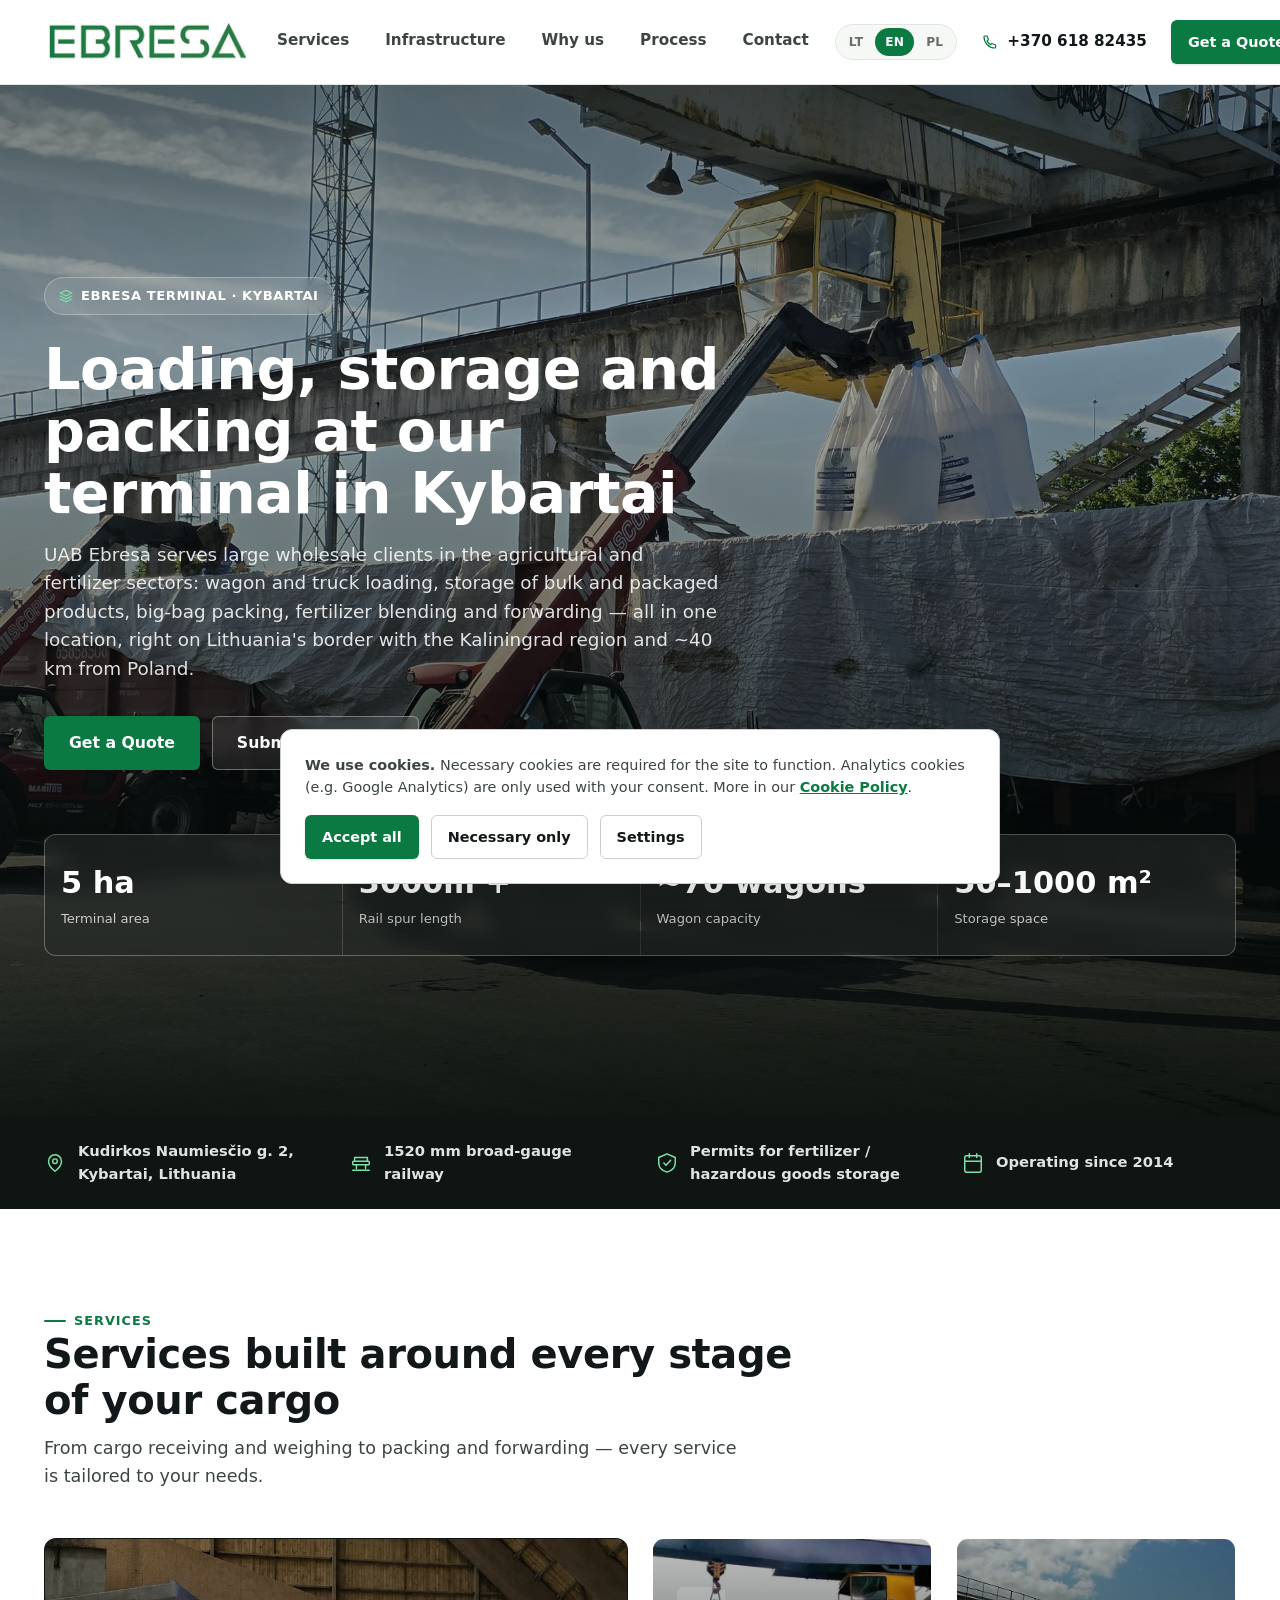
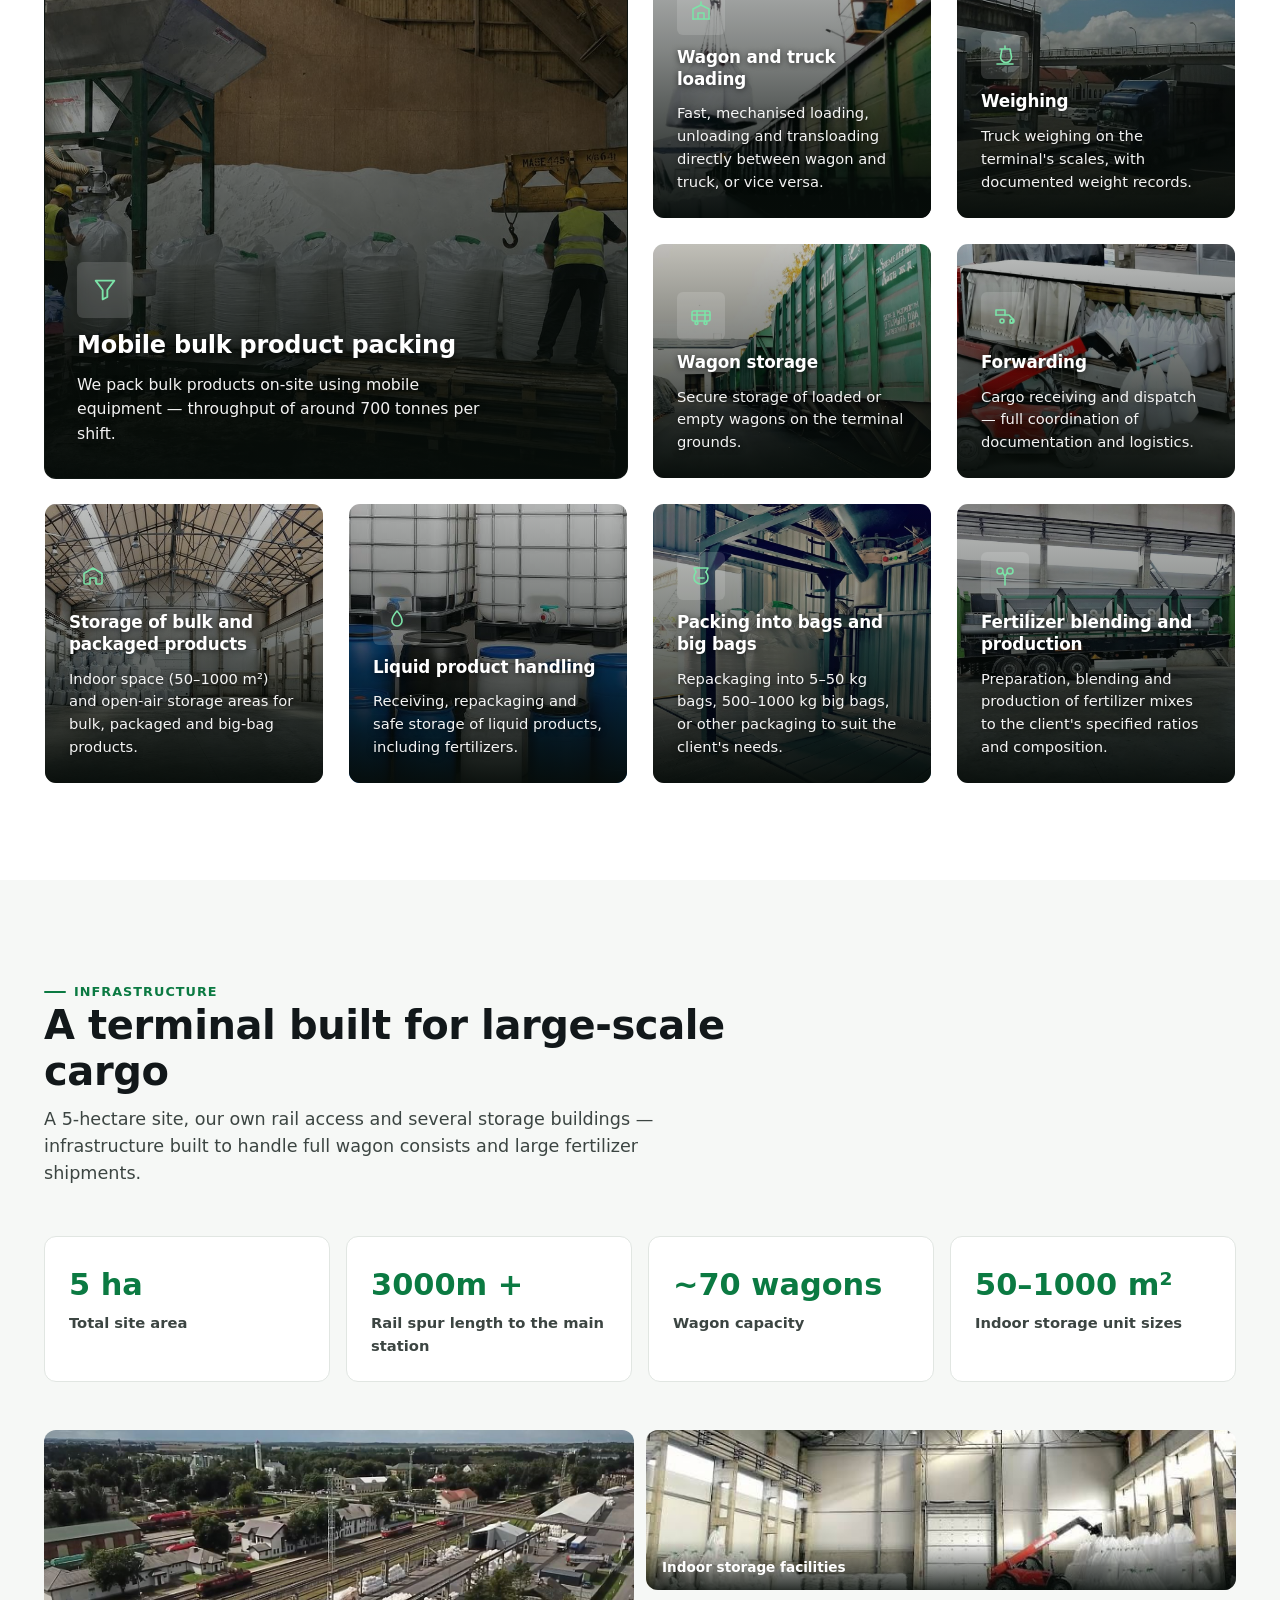
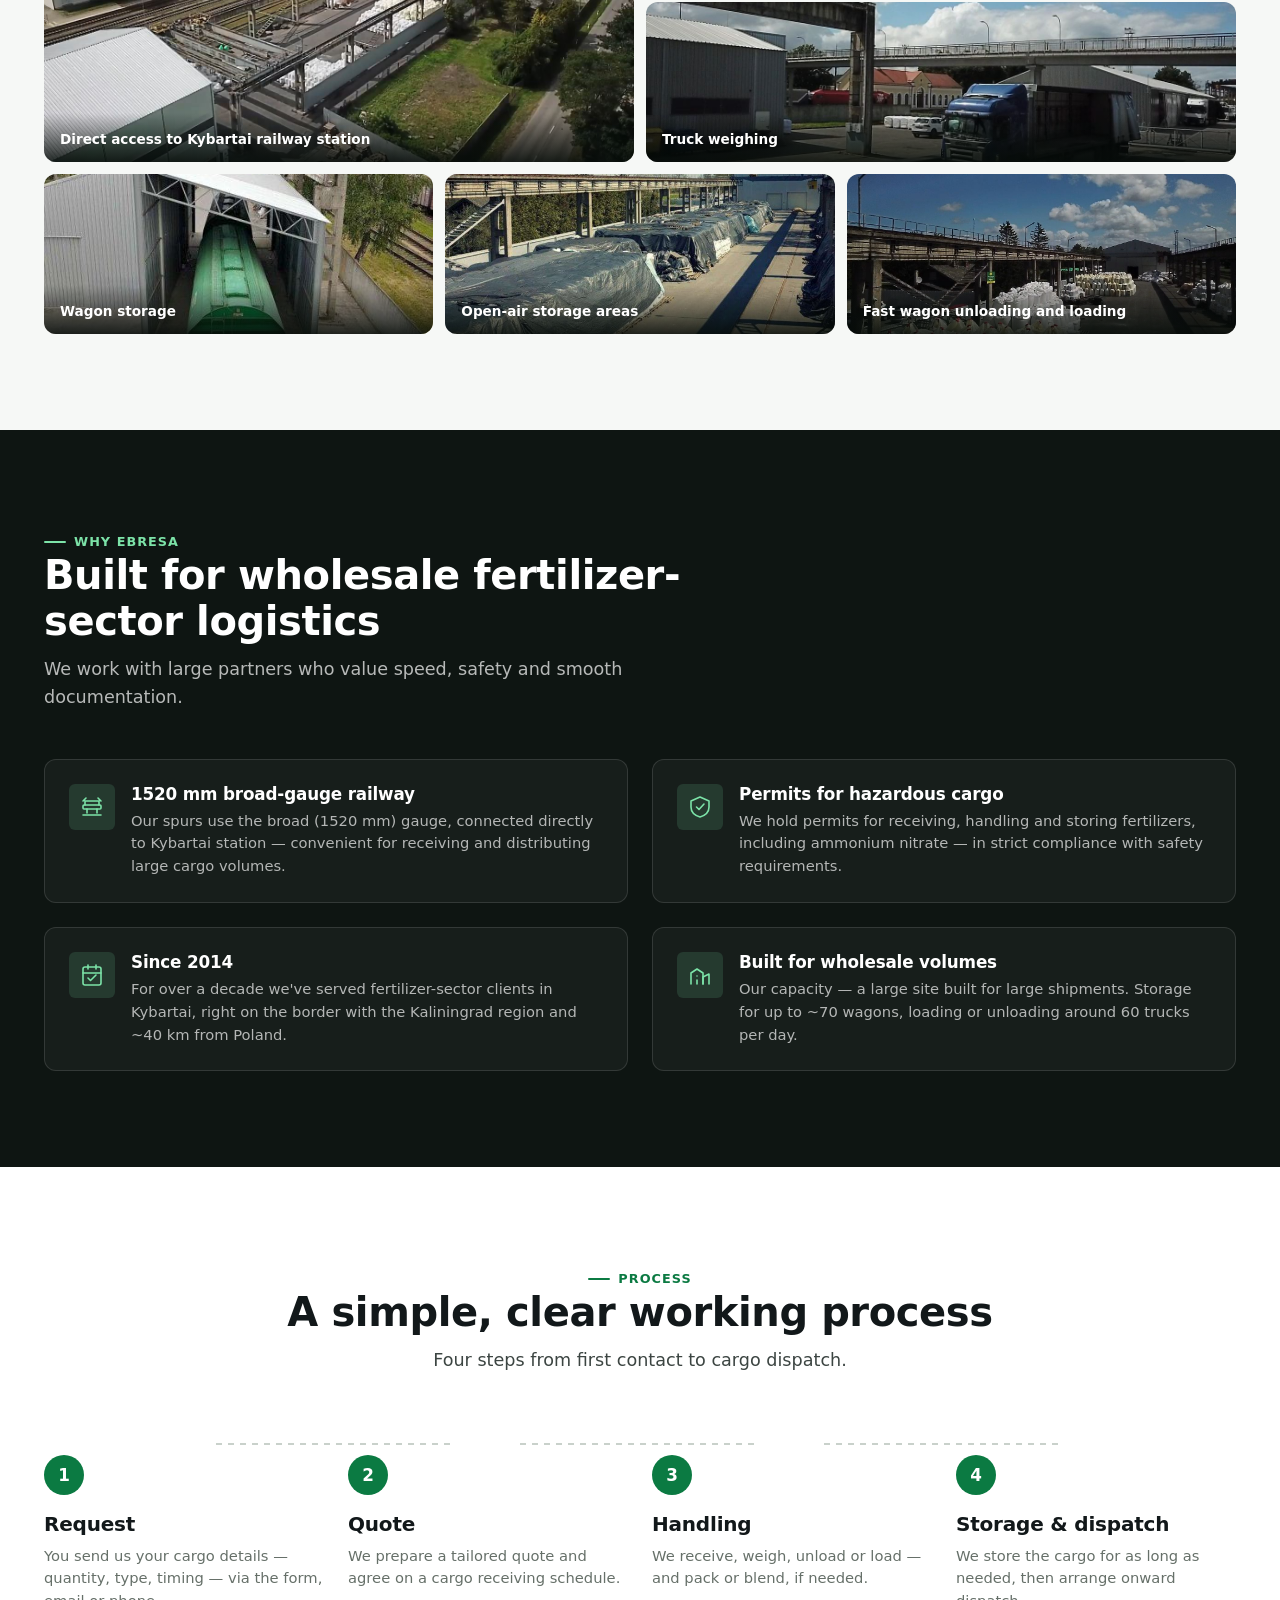
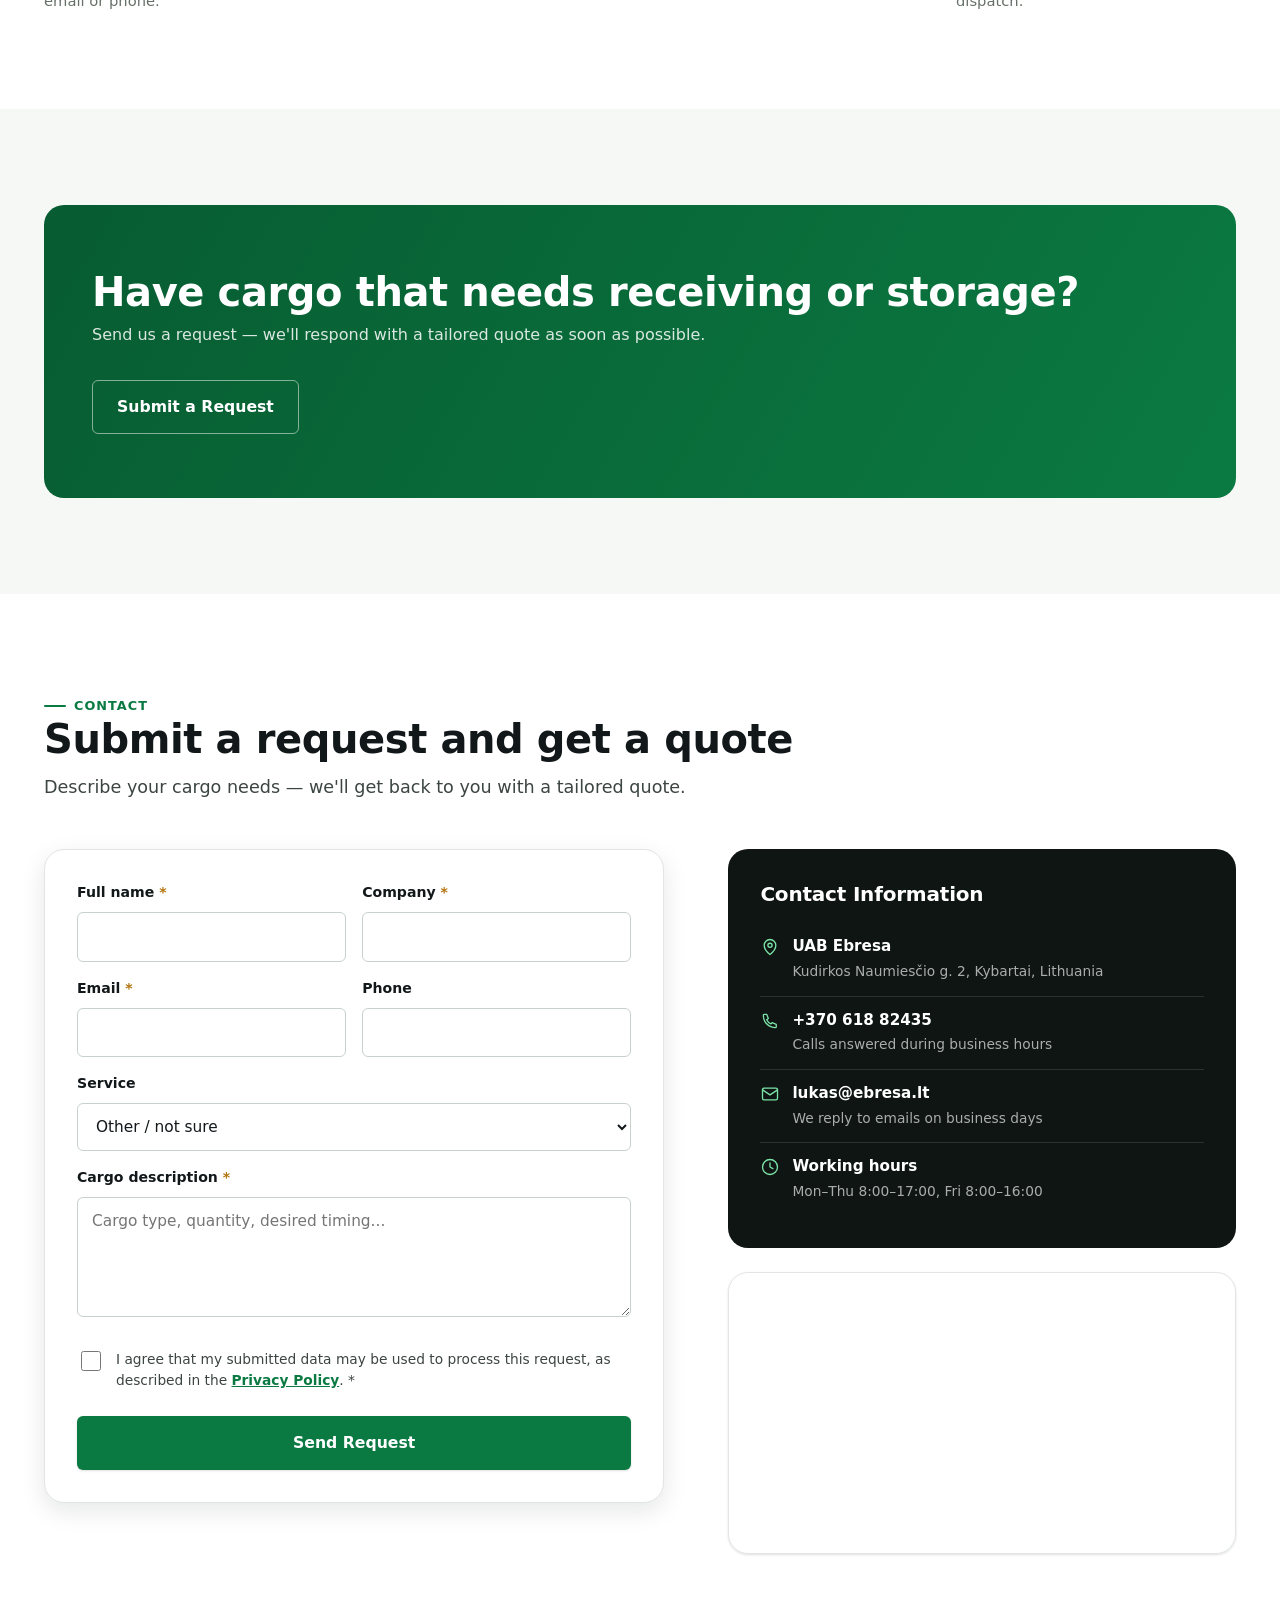
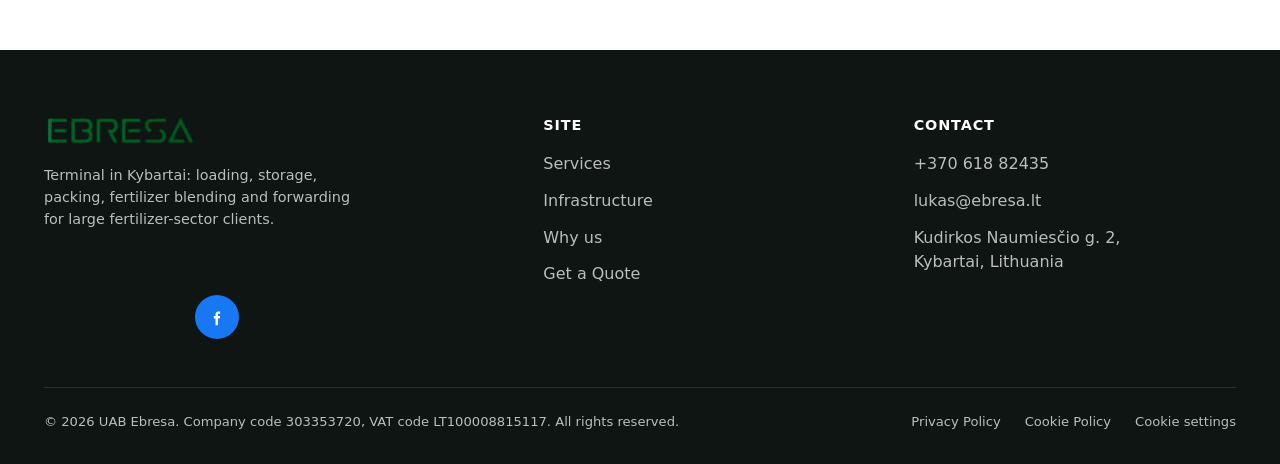
==== commit 4a077eac: "Add hover slide-out animation to Facebook footer icon The circle expands into a pill on hover/focus " ====
--- a/en/index.html
+++ b/en/index.html
@@ -521,6 +521,7 @@
         <div class="footer-social">
           <a class="social-link" href="https://www.facebook.com/ebresa/" target="_blank" rel="noopener noreferrer" aria-label="EBRESA on Facebook">
             <svg viewBox="0 0 24 24" fill="currentColor" aria-hidden="true"><path d="M15.5 8.5H14c-.6 0-1 .4-1 1V11h2.4l-.3 2.5H13V21h-2.6v-7.5H8.5V11h1.9V9.2c0-2 1.2-3.2 3.1-3.2.9 0 1.7.1 1.9.1v2.4Z"/></svg>
+            <span class="social-link-label">Facebook</span>
           </a>
         </div>
       </div>
--- a/css/style.css
+++ b/css/style.css
@@ -462,15 +462,29 @@
 .footer-bottom a:hover { color: #fff; }
 .footer-legal { display: flex; align-items: center; gap: var(--sp-5); flex-wrap: wrap; }
 
-.footer-social { margin-top: var(--sp-5); }
+.footer-social { display: flex; justify-content: center; margin-top: var(--sp-8); max-width: 34ch; }
 .social-link {
-  display: inline-flex; align-items: center; justify-content: center;
-  width: 44px; height: 44px; border-radius: 50%; flex-shrink: 0;
+  display: inline-flex; align-items: center; justify-content: flex-start;
+  width: 44px; height: 44px; border-radius: 22px; flex-shrink: 0;
+  padding-inline: 11px; overflow: hidden;
   background: #1877F2; color: #fff;
-  transition: background-color .15s var(--ease), transform .15s var(--ease);
-}
-.social-link svg { width: 22px; height: 22px; }
-.social-link:hover { background: #145DBF; transform: translateY(-2px); }
+  transition: width .3s var(--ease), background-color .15s var(--ease), transform .15s var(--ease);
+}
+.social-link svg { width: 22px; height: 22px; flex-shrink: 0; }
+.social-link-label {
+  display: inline-block; white-space: nowrap; overflow: hidden;
+  font-weight: 700; font-size: 0.92rem; letter-spacing: 0.01em;
+  max-width: 0; margin-left: 0; opacity: 0;
+  transition: max-width .3s var(--ease), margin-left .3s var(--ease), opacity .2s var(--ease) .05s;
+}
+.social-link:hover,
+.social-link:focus-visible {
+  background: #145DBF; transform: translateY(-2px); width: 150px;
+}
+.social-link:hover .social-link-label,
+.social-link:focus-visible .social-link-label {
+  max-width: 100px; margin-left: 8px; opacity: 1;
+}
 
 /* =========================================================
    Cookie consent
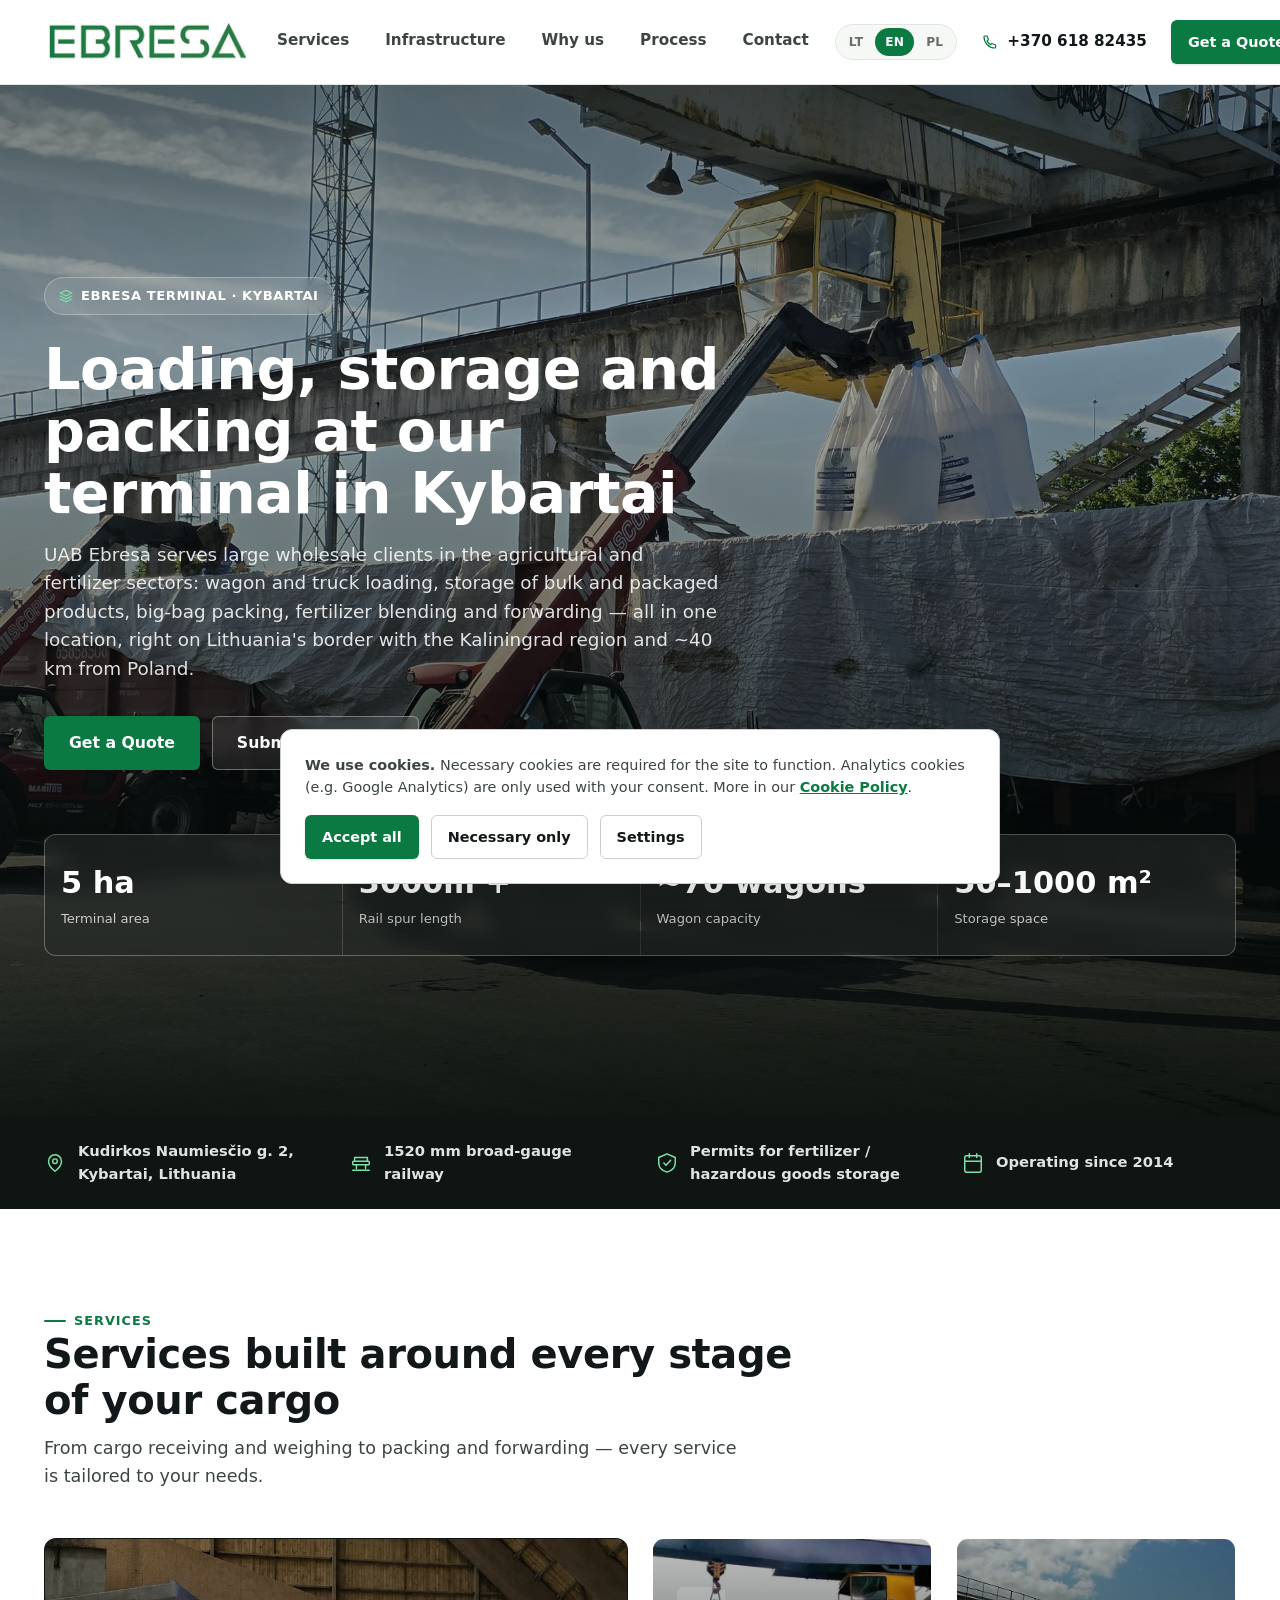
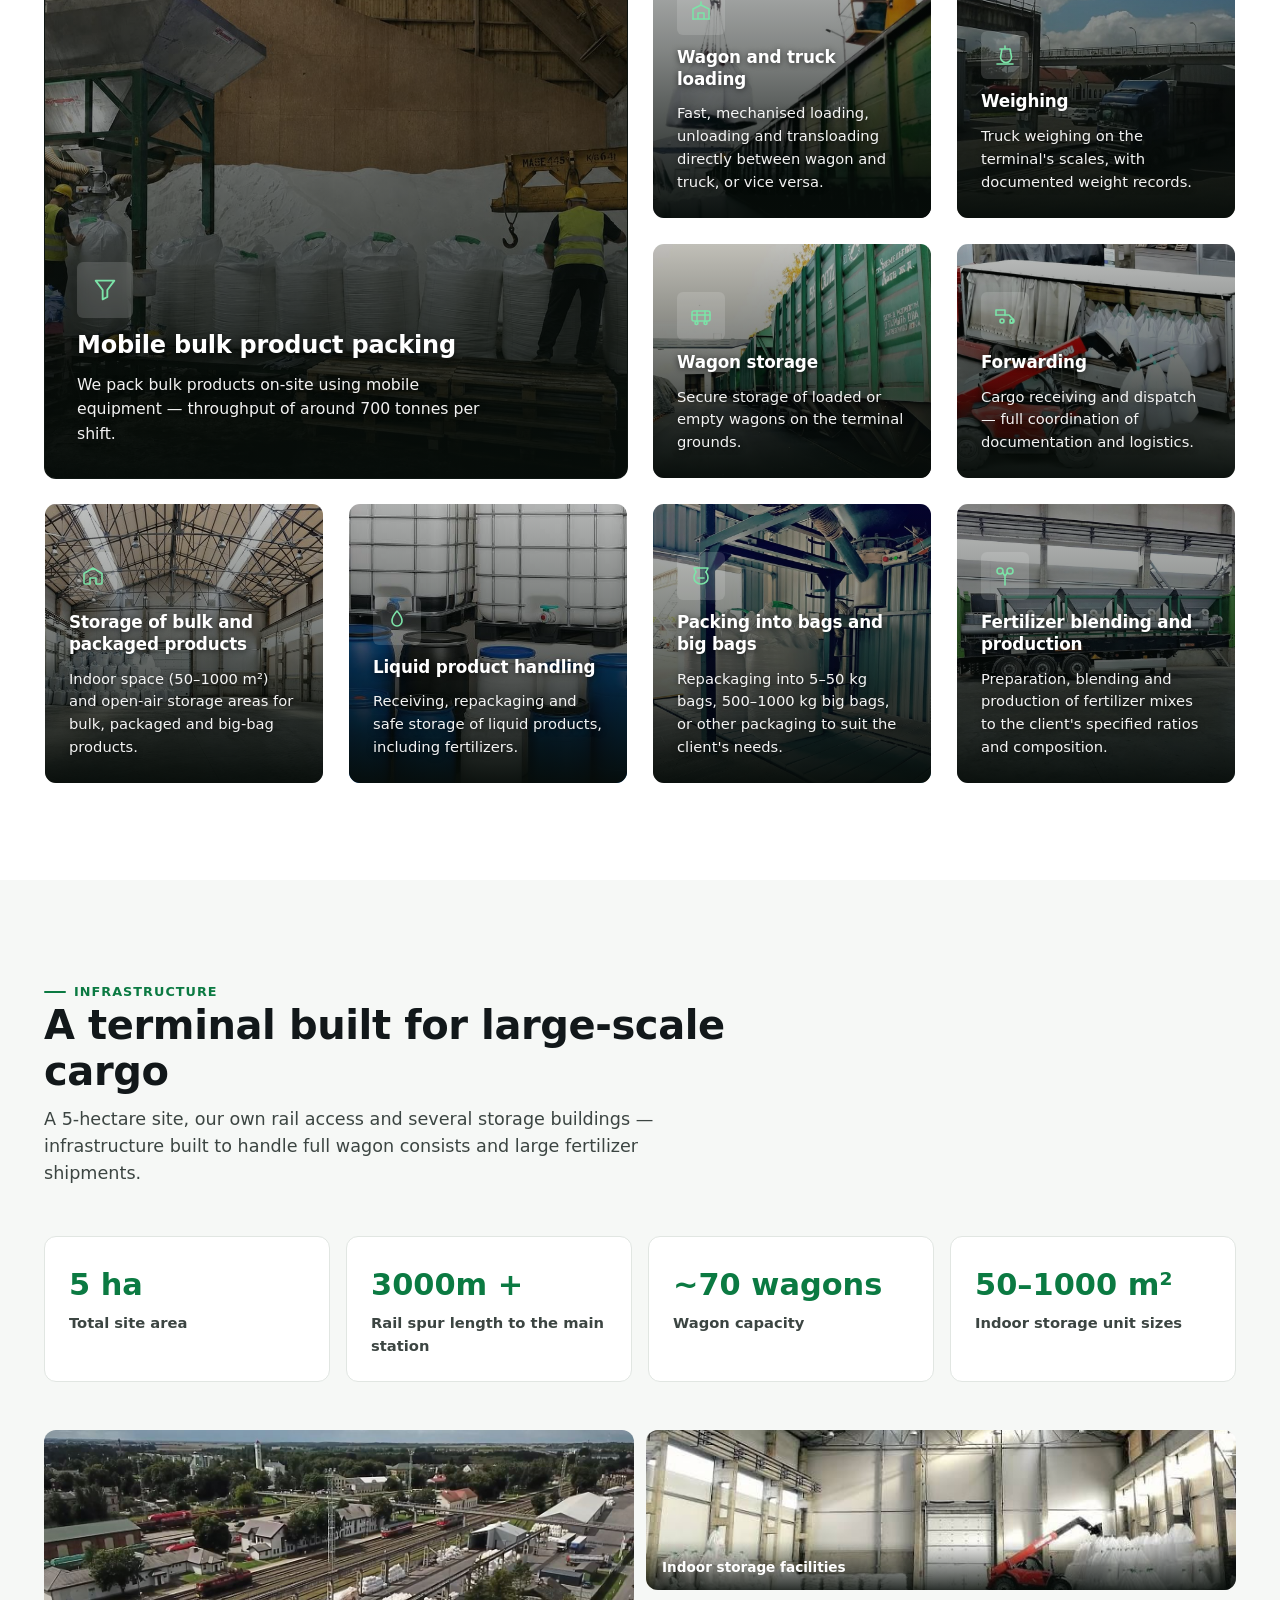
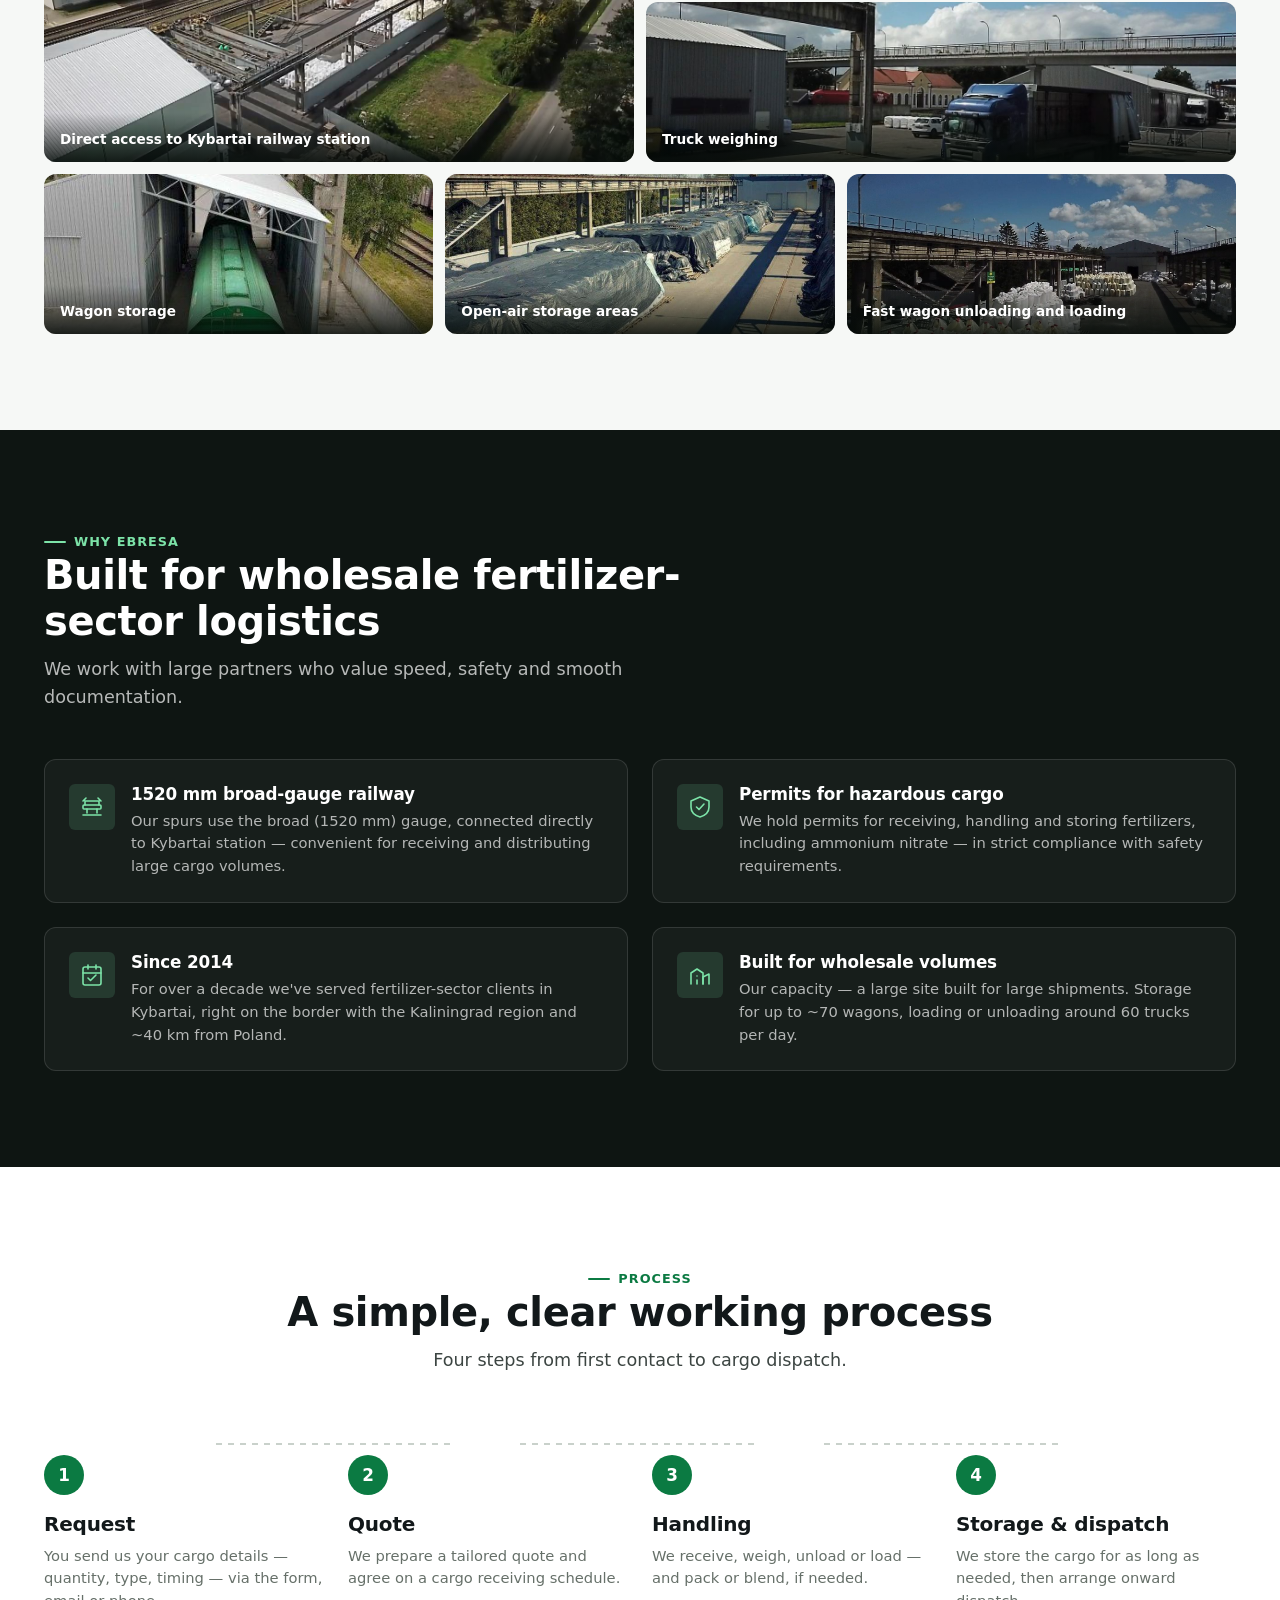
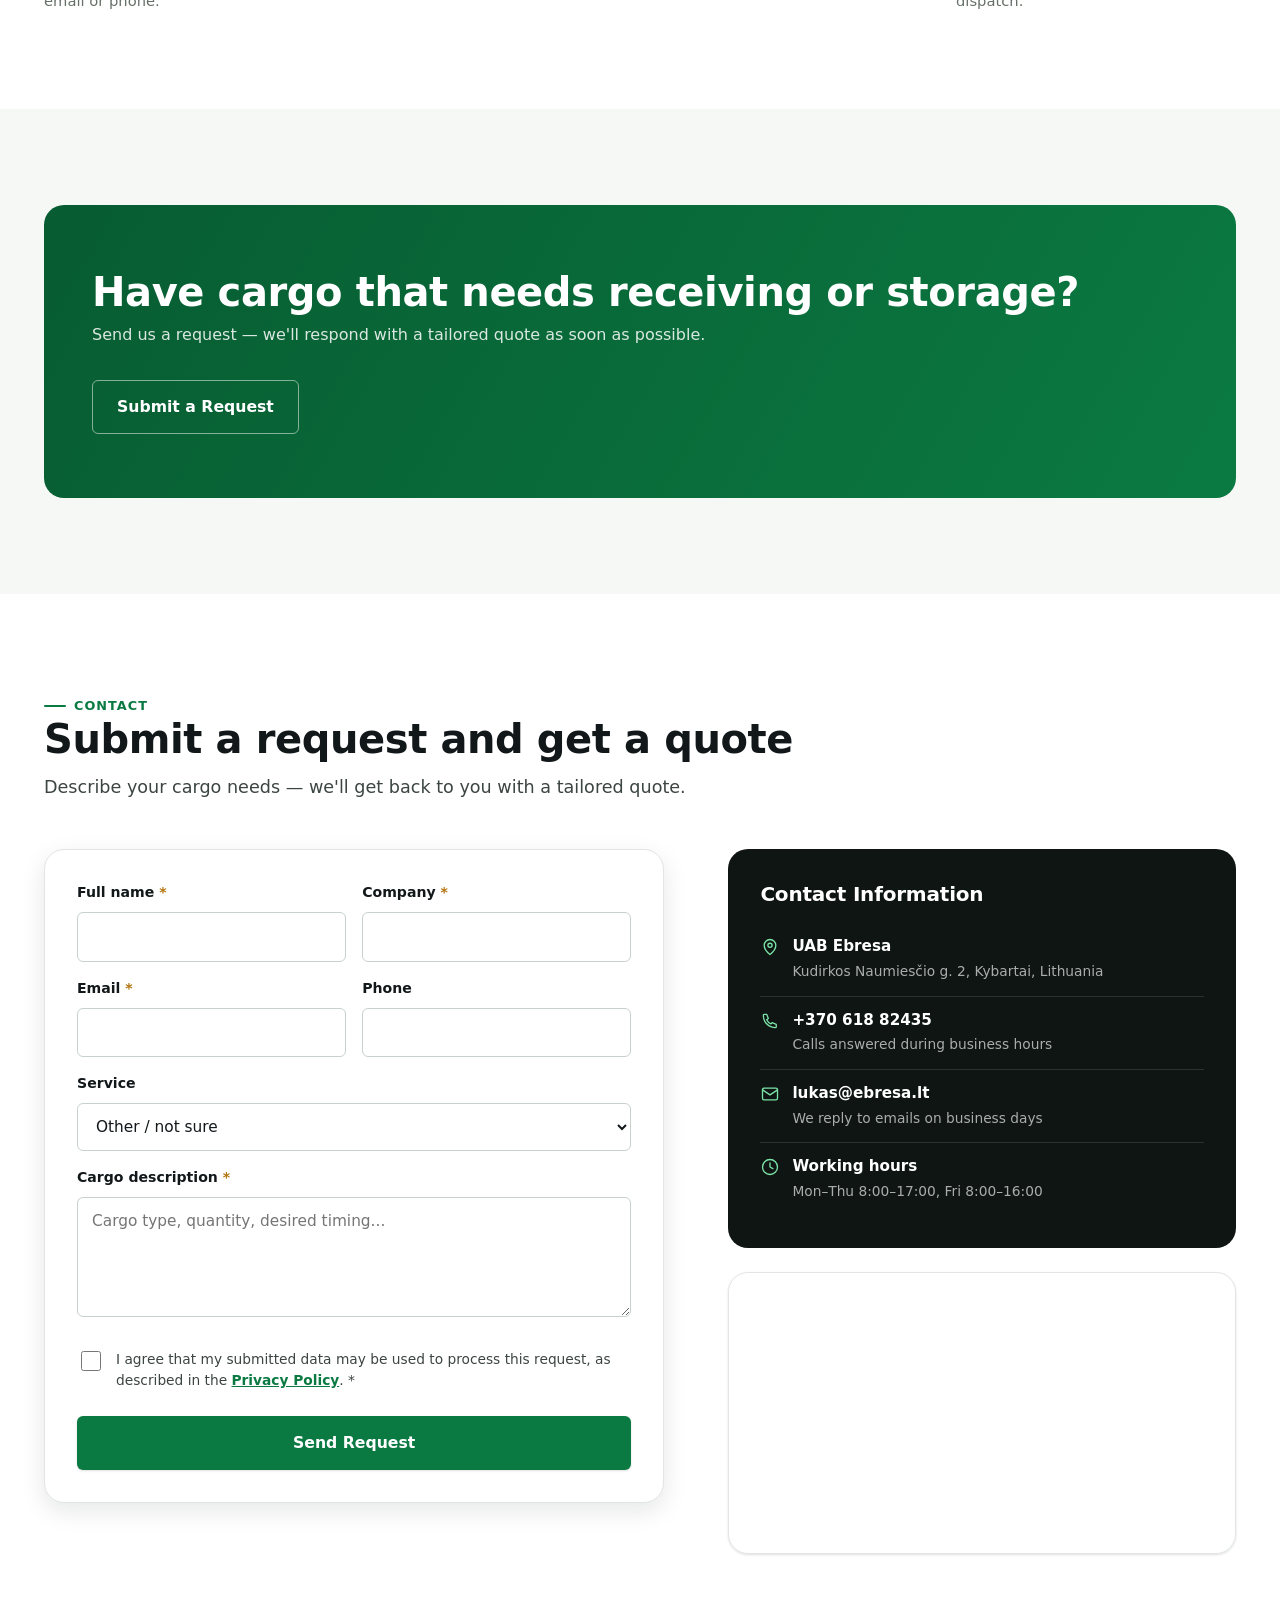
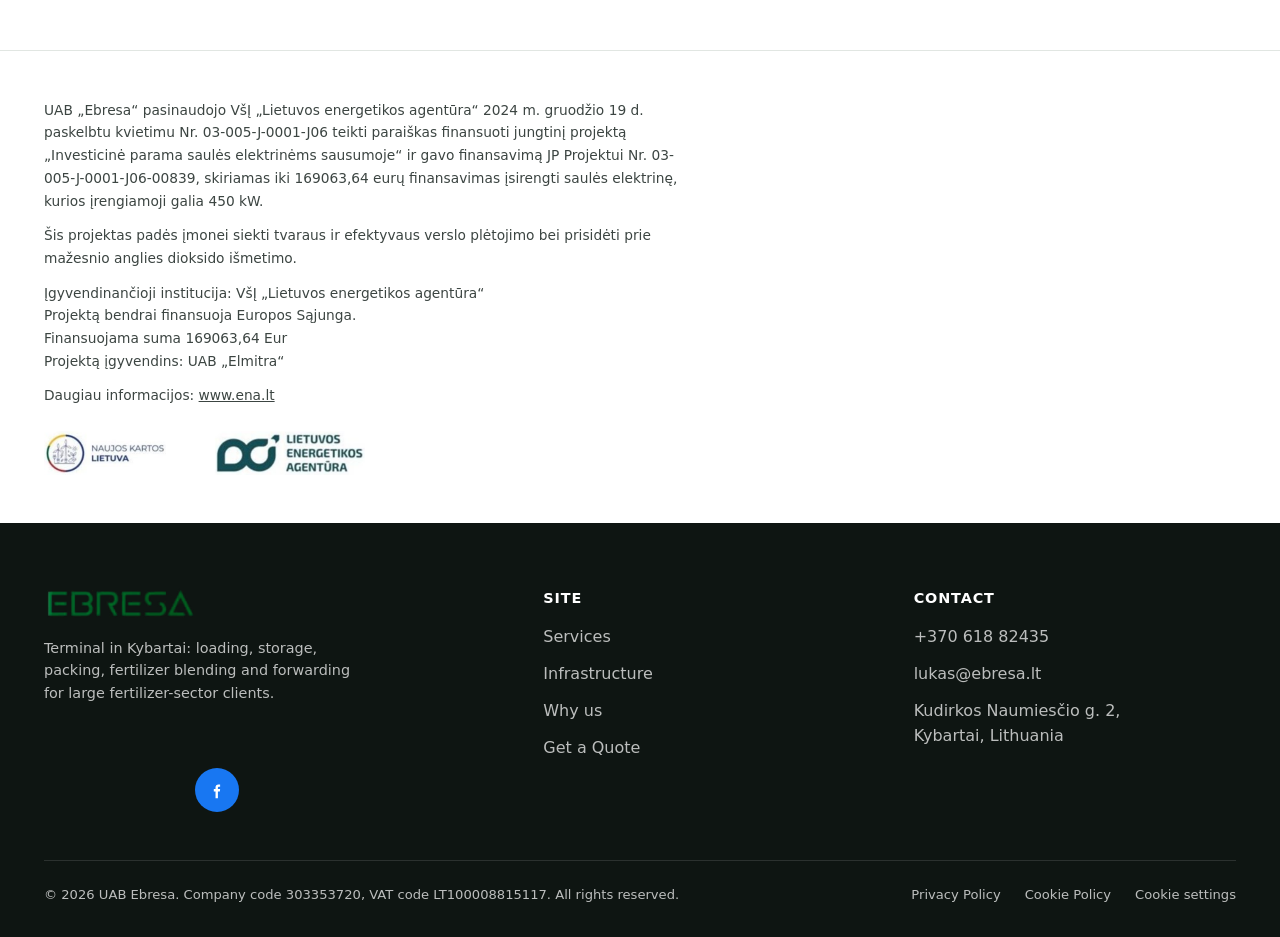
==== commit e87295b2: "Add EU/state funding disclosure notice to homepage footer area Shows the Naujos kartos Lietuva / LEA" ====
--- a/en/index.html
+++ b/en/index.html
@@ -507,6 +507,25 @@
     </div>
   </section>
 
+  <!-- ============================= FUNDING NOTICE ============================= -->
+  <section id="funding" class="funding-notice">
+    <div class="container">
+      <p>UAB „Ebresa“ pasinaudojo VšĮ „Lietuvos energetikos agentūra“ 2024 m. gruodžio 19 d. paskelbtu kvietimu Nr. 03-005-J-0001-J06 teikti paraiškas finansuoti jungtinį projektą „Investicinė parama saulės elektrinėms sausumoje“ ir gavo finansavimą JP Projektui Nr. 03-005-J-0001-J06-00839, skiriamas iki 169063,64 eurų finansavimas įsirengti saulės elektrinę, kurios įrengiamoji galia 450 kW.</p>
+      <p>Šis projektas padės įmonei siekti tvaraus ir efektyvaus verslo plėtojimo bei prisidėti prie mažesnio anglies dioksido išmetimo.</p>
+      <p>
+        Įgyvendinančioji institucija: VšĮ „Lietuvos energetikos agentūra“<br>
+        Projektą bendrai finansuoja Europos Sąjunga.<br>
+        Finansuojama suma 169063,64 Eur<br>
+        Projektą įgyvendins: UAB „Elmitra“
+      </p>
+      <p>Daugiau informacijos: <a href="https://www.ena.lt" target="_blank" rel="noopener noreferrer">www.ena.lt</a></p>
+      <div class="funding-logos">
+        <img src="../images/logo-naujos-kartos-lietuva.png" alt="Naujos kartos Lietuva" height="44">
+        <img src="../images/logo-lietuvos-energetikos-agentura.png" alt="Lietuvos energetikos agentūra" height="44">
+      </div>
+    </div>
+  </section>
+
 </main>
 
 <!-- ============================= FOOTER ============================= -->
--- a/css/style.css
+++ b/css/style.css
@@ -445,6 +445,17 @@
 
 .map-embed { border-radius: var(--radius-l); overflow: hidden; border: 1px solid var(--c-border); box-shadow: var(--shadow-s); }
 .map-embed iframe { width: 100%; height: 280px; border: 0; display: block; }
+
+/* =========================================================
+   Funding notice
+   ========================================================= */
+.funding-notice { padding-block: var(--sp-7); border-top: 1px solid var(--c-border); }
+.funding-notice p { max-width: 74ch; font-size: 0.86rem; line-height: 1.65; color: var(--c-ink-soft); margin-bottom: var(--sp-3); }
+.funding-notice p:last-of-type { margin-bottom: 0; }
+.funding-notice a { color: var(--c-ink-soft); text-decoration: underline; }
+.funding-notice a:hover { color: var(--c-ink); }
+.funding-logos { display: flex; align-items: center; gap: var(--sp-7); flex-wrap: wrap; margin-top: var(--sp-5); }
+.funding-logos img { height: 44px; width: auto; }
 
 /* =========================================================
    Footer
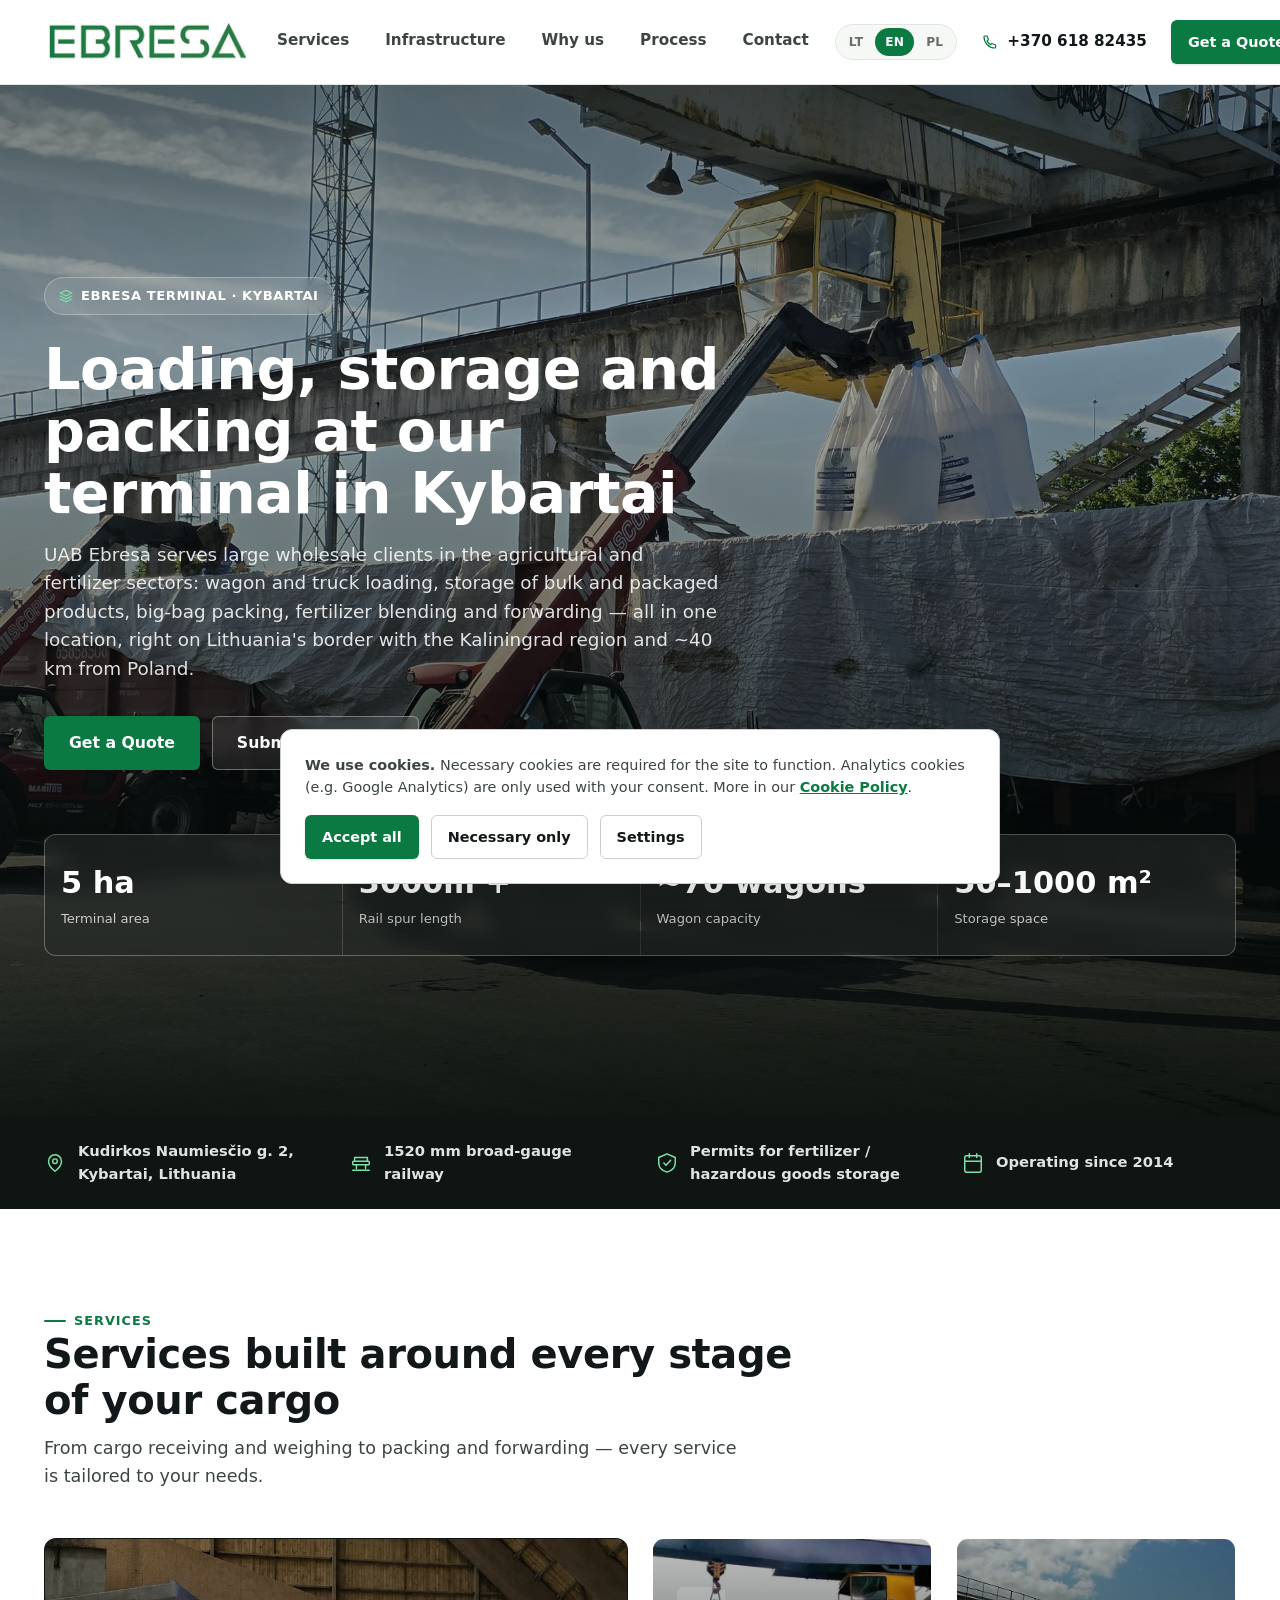
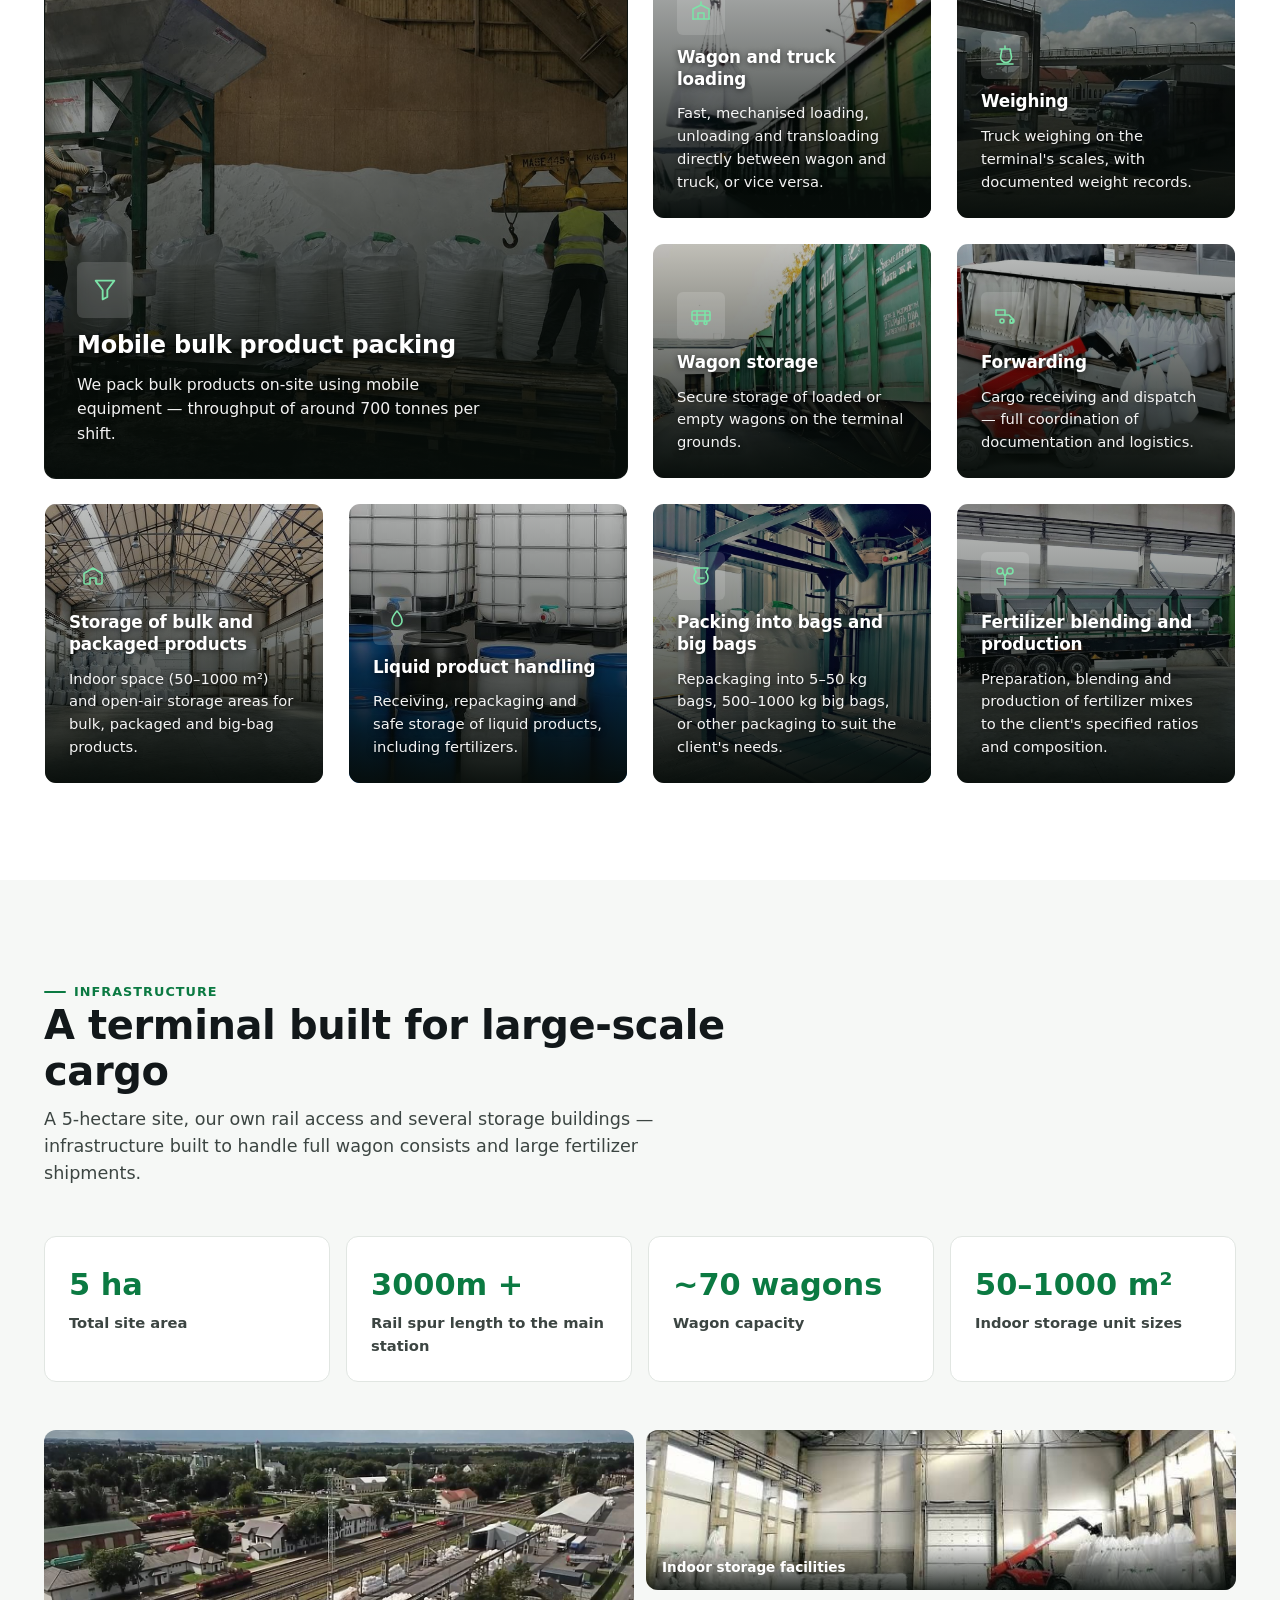
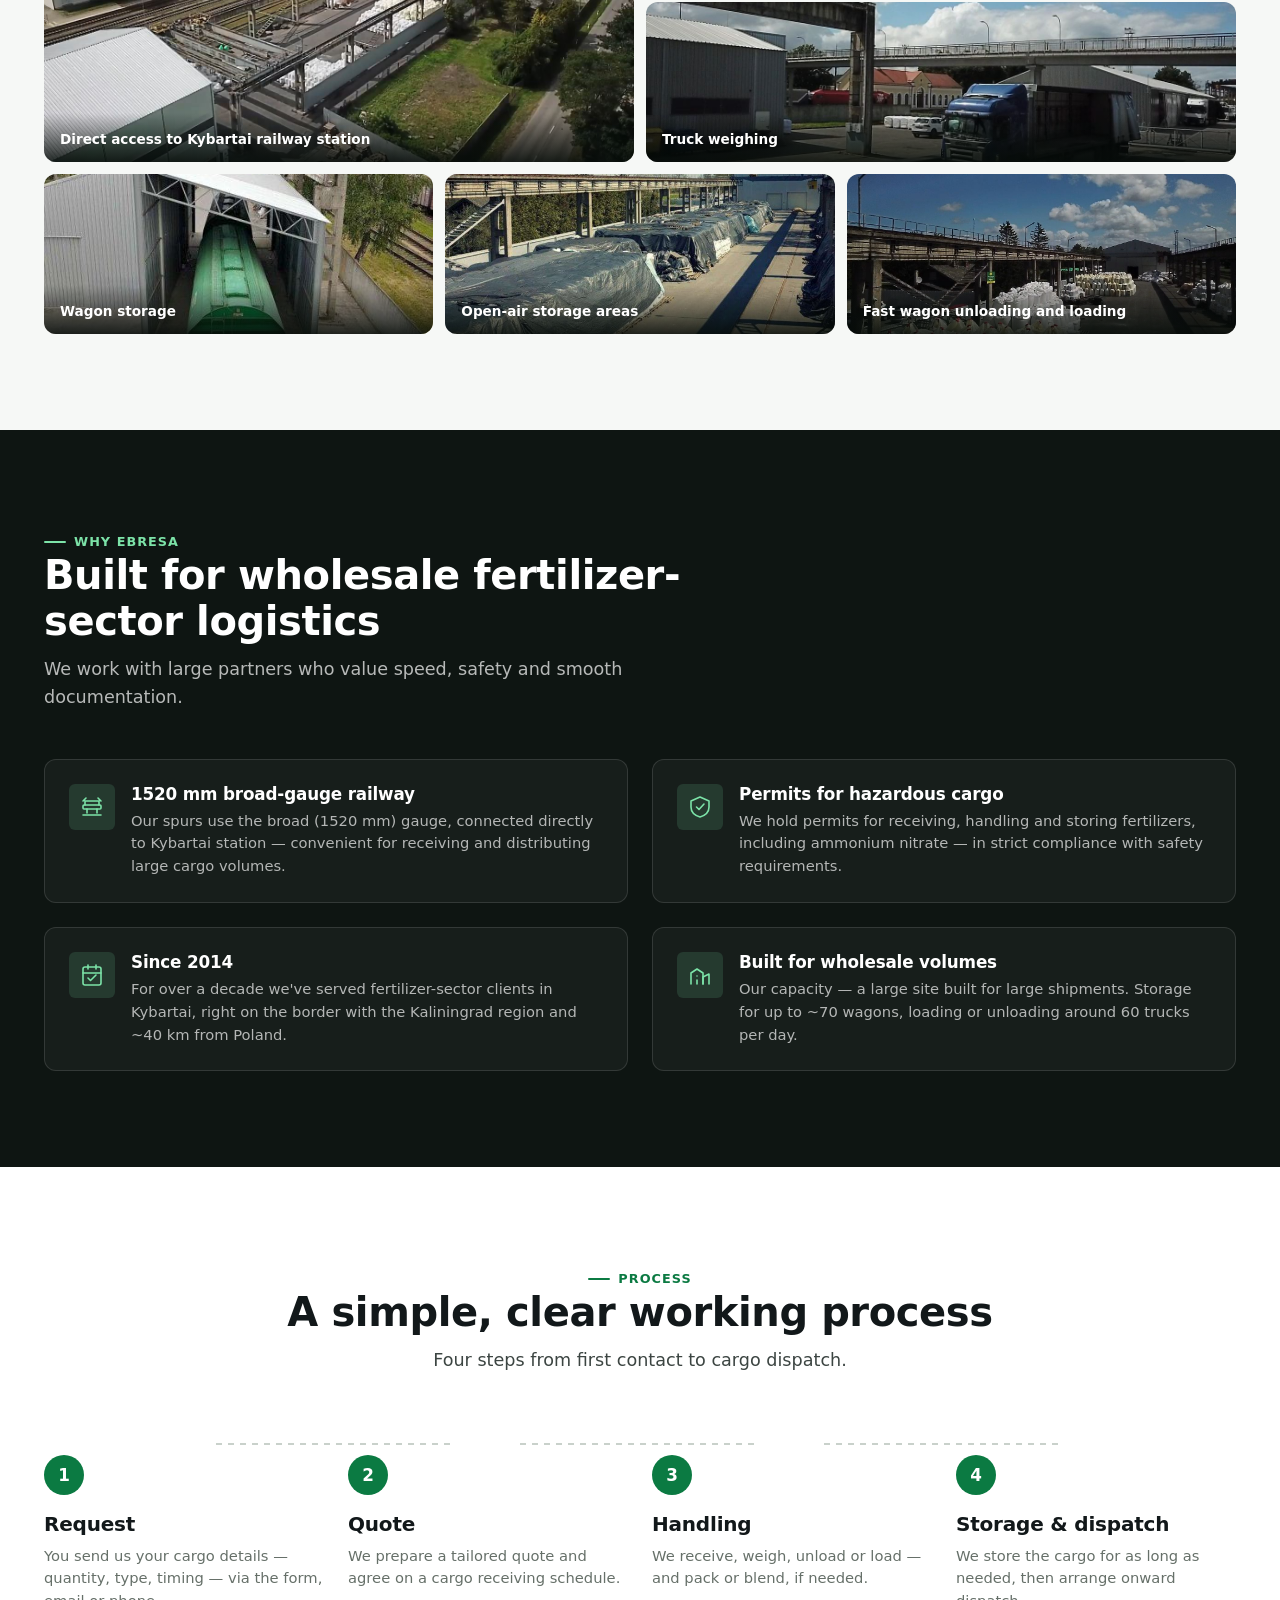
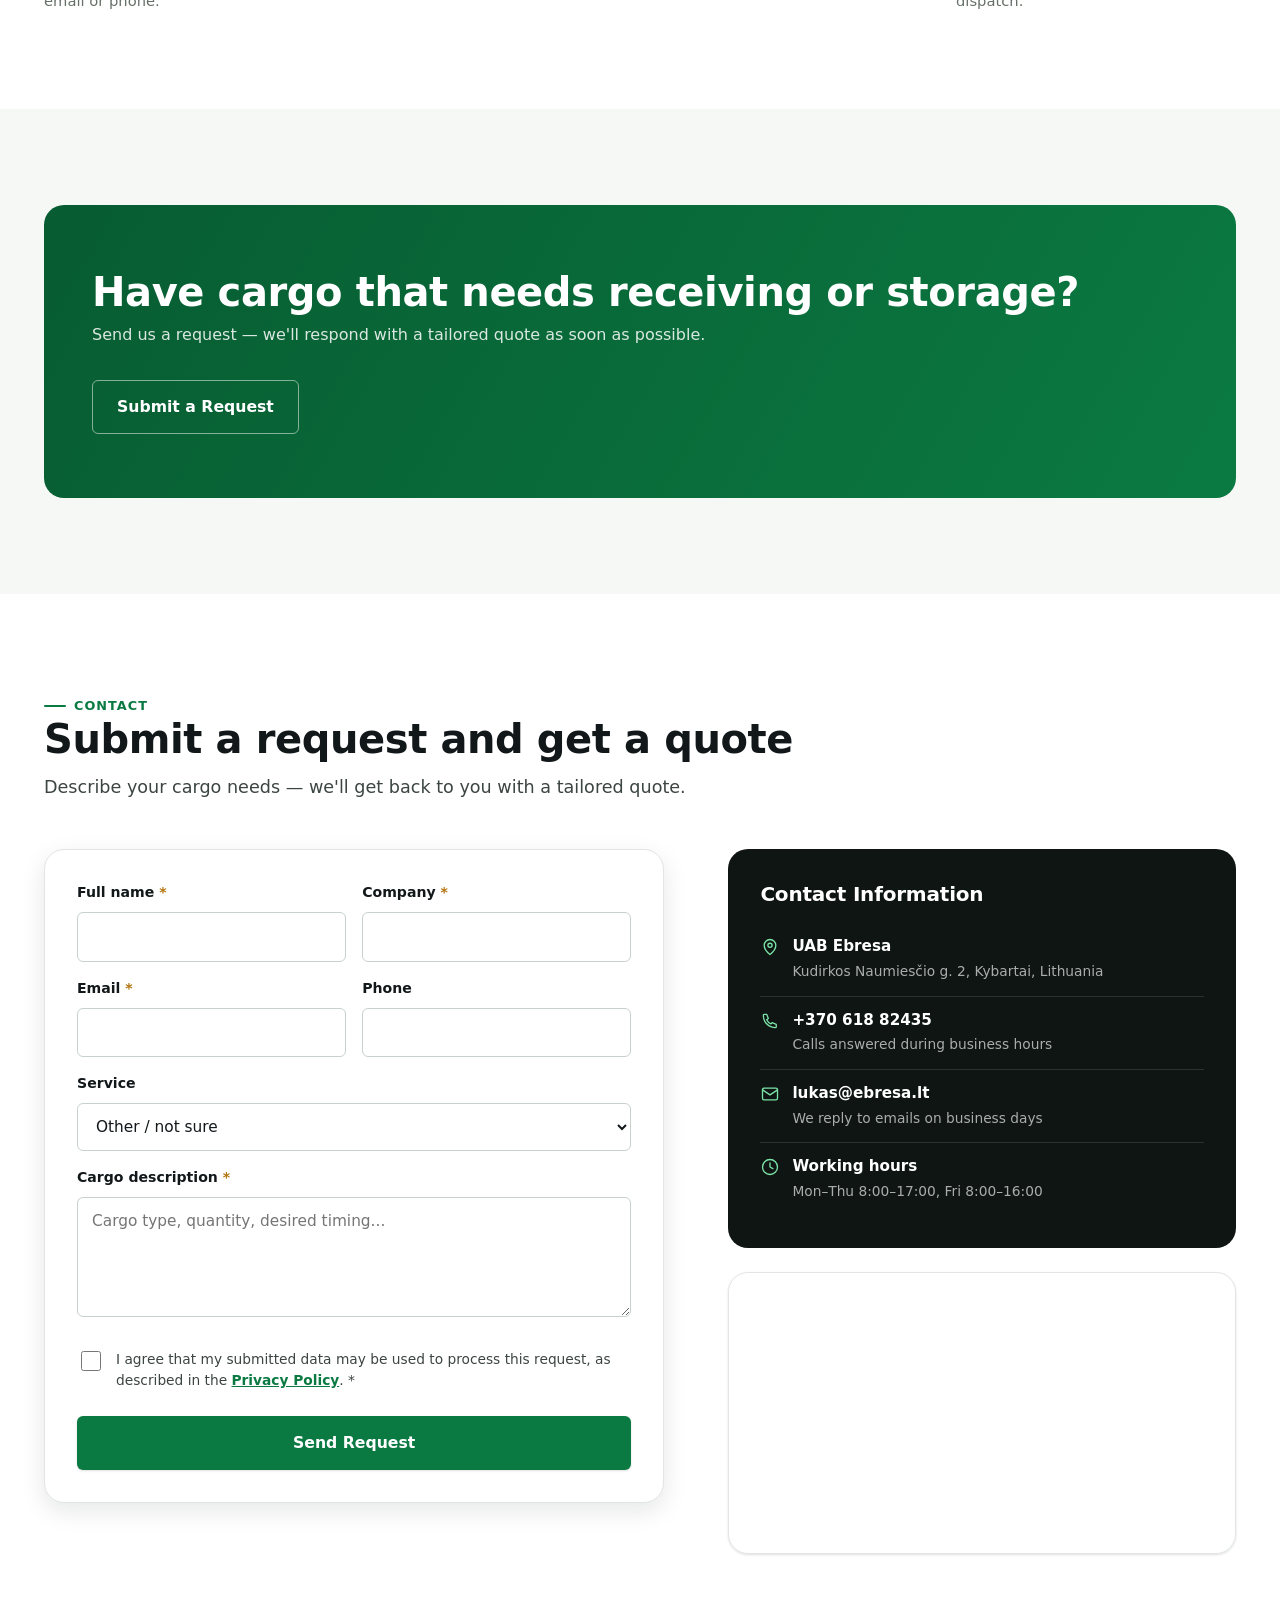
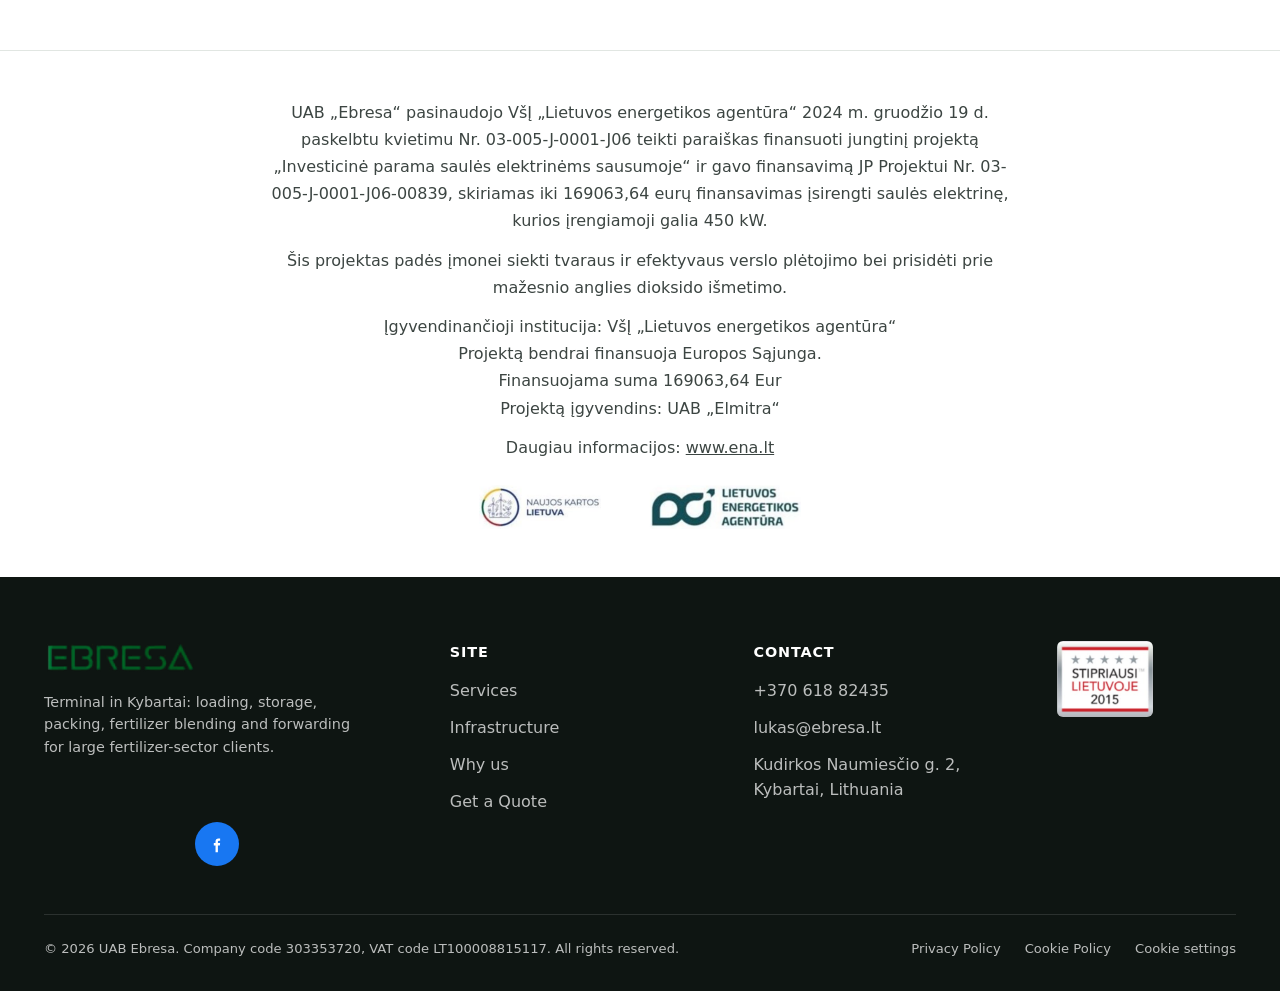
==== commit 064f98d8: "Enlarge/center funding notice text and add Stipriausi Lietuvoje 2015 badge Funding notice paragraph " ====
--- a/en/index.html
+++ b/en/index.html
@@ -561,6 +561,9 @@
           <li>Kudirkos Naumiesčio g. 2,<br>Kybartai, Lithuania</li>
         </ul>
       </div>
+      <div class="footer-badge">
+        <img src="../images/badge-stipriausi-2015.png" alt="Stipriausi Lietuvoje 2015">
+      </div>
     </div>
 
     <div class="footer-bottom">
--- a/css/style.css
+++ b/css/style.css
@@ -449,20 +449,21 @@
 /* =========================================================
    Funding notice
    ========================================================= */
-.funding-notice { padding-block: var(--sp-7); border-top: 1px solid var(--c-border); }
-.funding-notice p { max-width: 74ch; font-size: 0.86rem; line-height: 1.65; color: var(--c-ink-soft); margin-bottom: var(--sp-3); }
+.funding-notice { padding-block: var(--sp-7); border-top: 1px solid var(--c-border); text-align: center; }
+.funding-notice p { max-width: 74ch; margin-inline: auto; font-size: 1rem; line-height: 1.7; color: var(--c-ink-soft); margin-bottom: var(--sp-3); }
 .funding-notice p:last-of-type { margin-bottom: 0; }
 .funding-notice a { color: var(--c-ink-soft); text-decoration: underline; }
 .funding-notice a:hover { color: var(--c-ink); }
-.funding-logos { display: flex; align-items: center; gap: var(--sp-7); flex-wrap: wrap; margin-top: var(--sp-5); }
+.funding-logos { display: flex; align-items: center; justify-content: center; gap: var(--sp-7); flex-wrap: wrap; margin-top: var(--sp-5); }
 .funding-logos img { height: 44px; width: auto; }
 
 /* =========================================================
    Footer
    ========================================================= */
 .site-footer { background: var(--c-dark); color: rgba(255,255,255,0.72); padding-block: var(--sp-8) var(--sp-6); }
-.footer-grid { display: grid; grid-template-columns: 1.4fr 1fr 1fr; gap: var(--sp-7); padding-bottom: var(--sp-7); border-bottom: 1px solid rgba(255,255,255,0.12); }
+.footer-grid { display: grid; grid-template-columns: 1.4fr 1fr 1fr 0.7fr; gap: var(--sp-7); padding-bottom: var(--sp-7); border-bottom: 1px solid rgba(255,255,255,0.12); }
 @media (max-width: 780px) { .footer-grid { grid-template-columns: 1fr; gap: var(--sp-6); } }
+.footer-badge img { width: 96px; height: auto; border-radius: var(--radius-s); }
 .footer-brand { display: flex; align-items: center; gap: var(--sp-2); margin-bottom: var(--sp-4); }
 .footer-brand img { height: 34px; }
 .footer-brand span { font-family: var(--font-head); font-weight: 800; color: #fff; font-size: 1.05rem; }
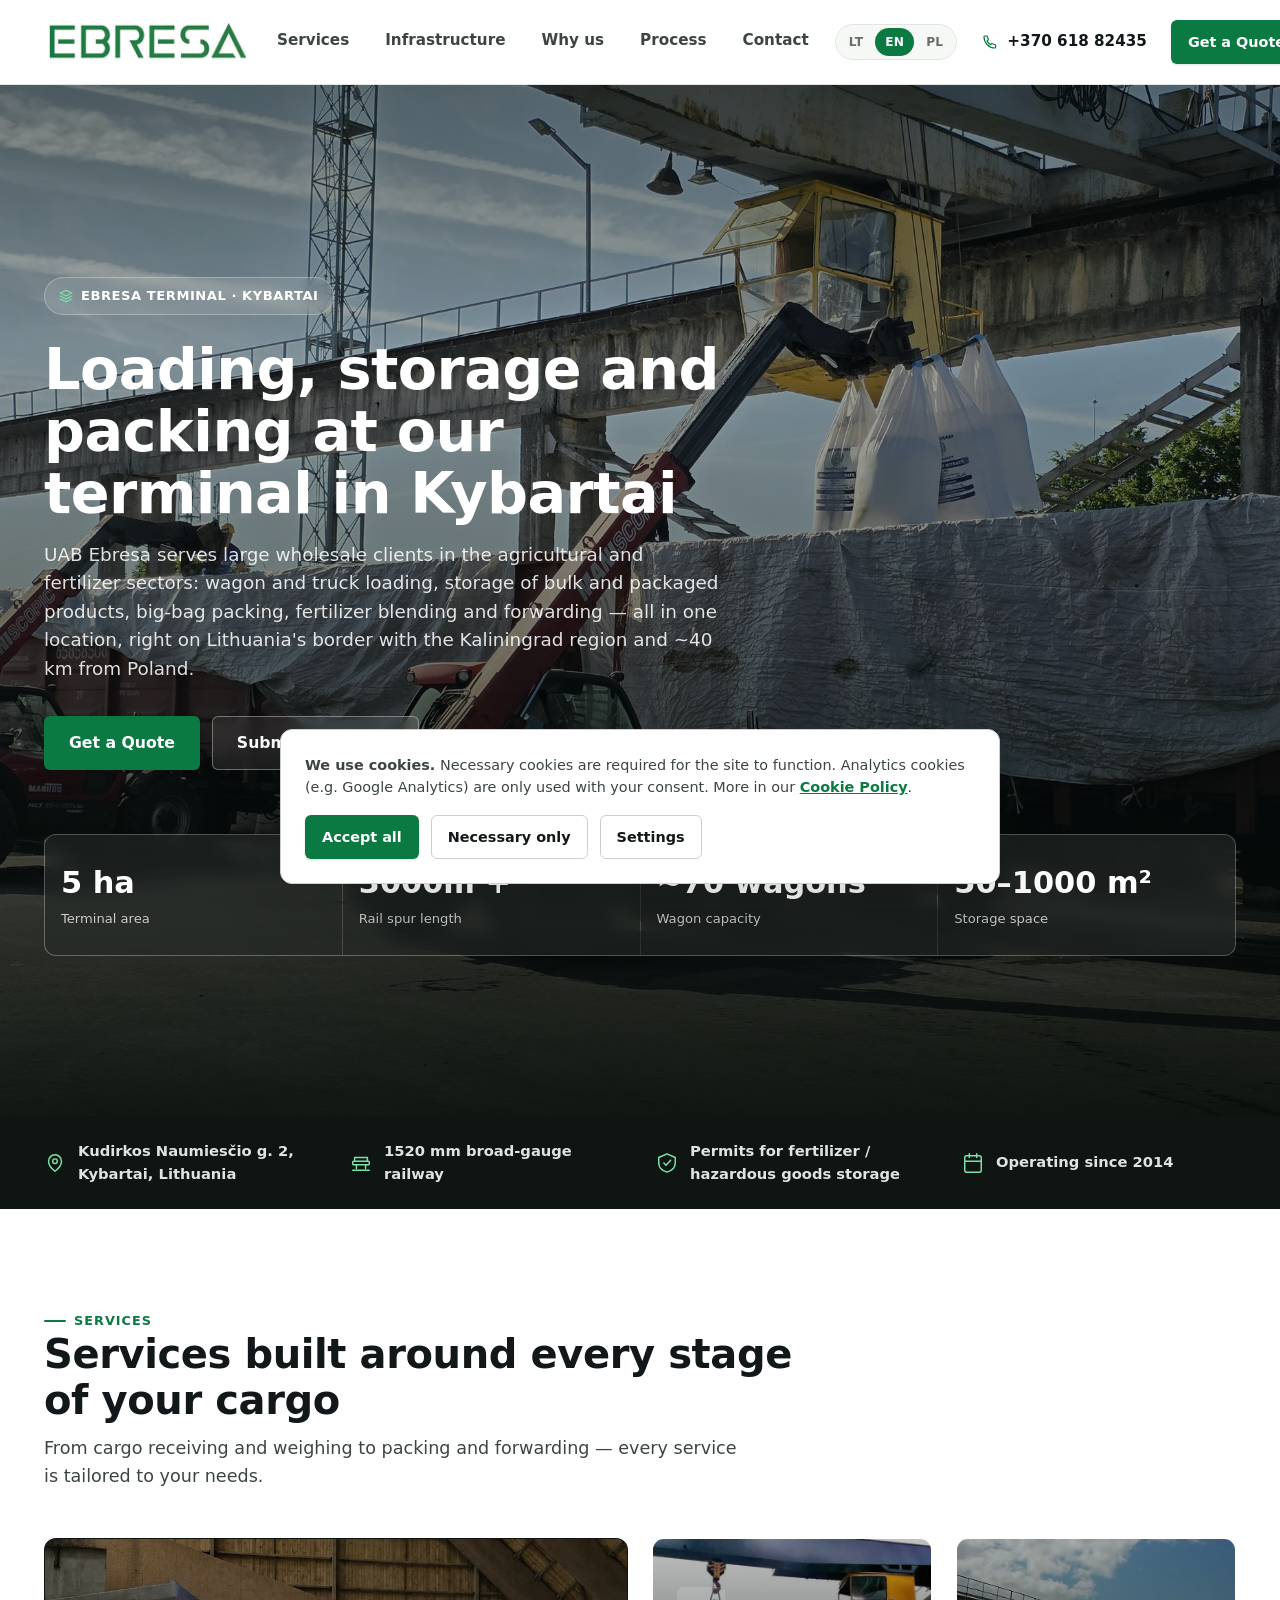
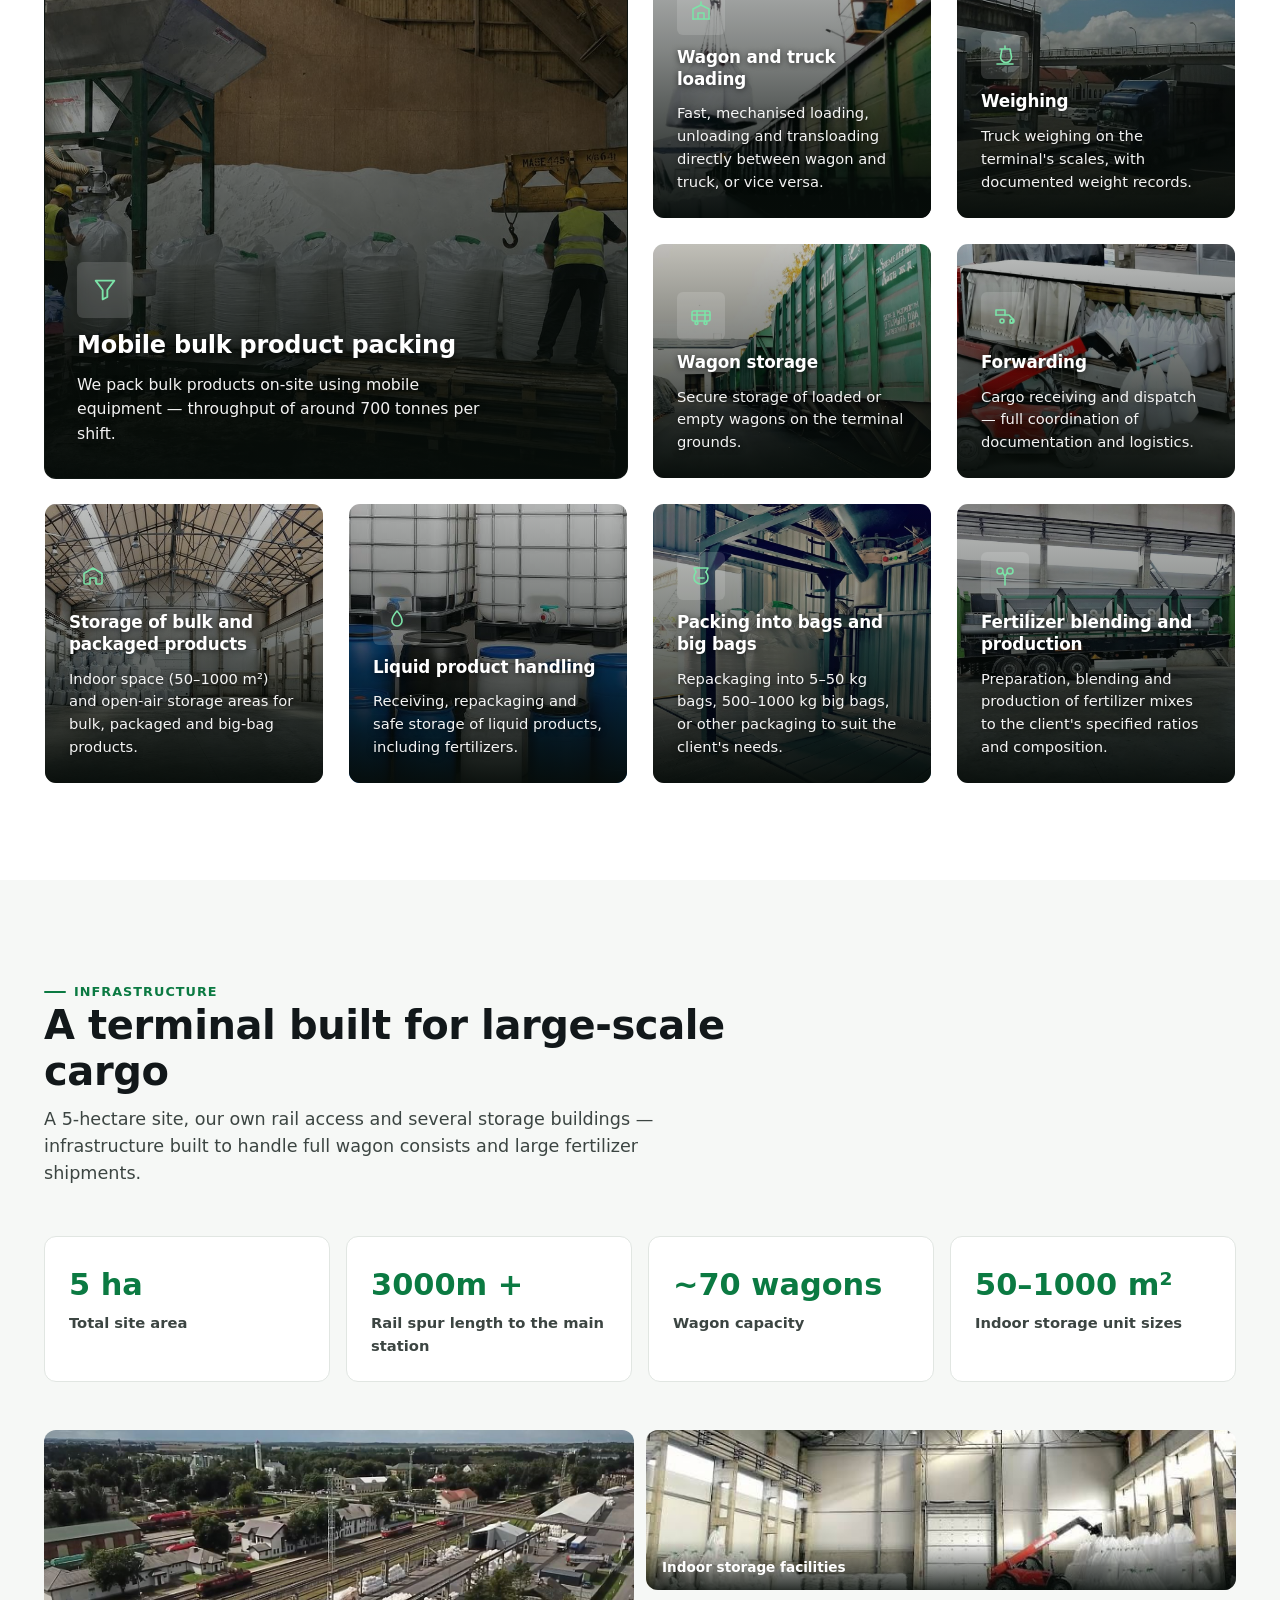
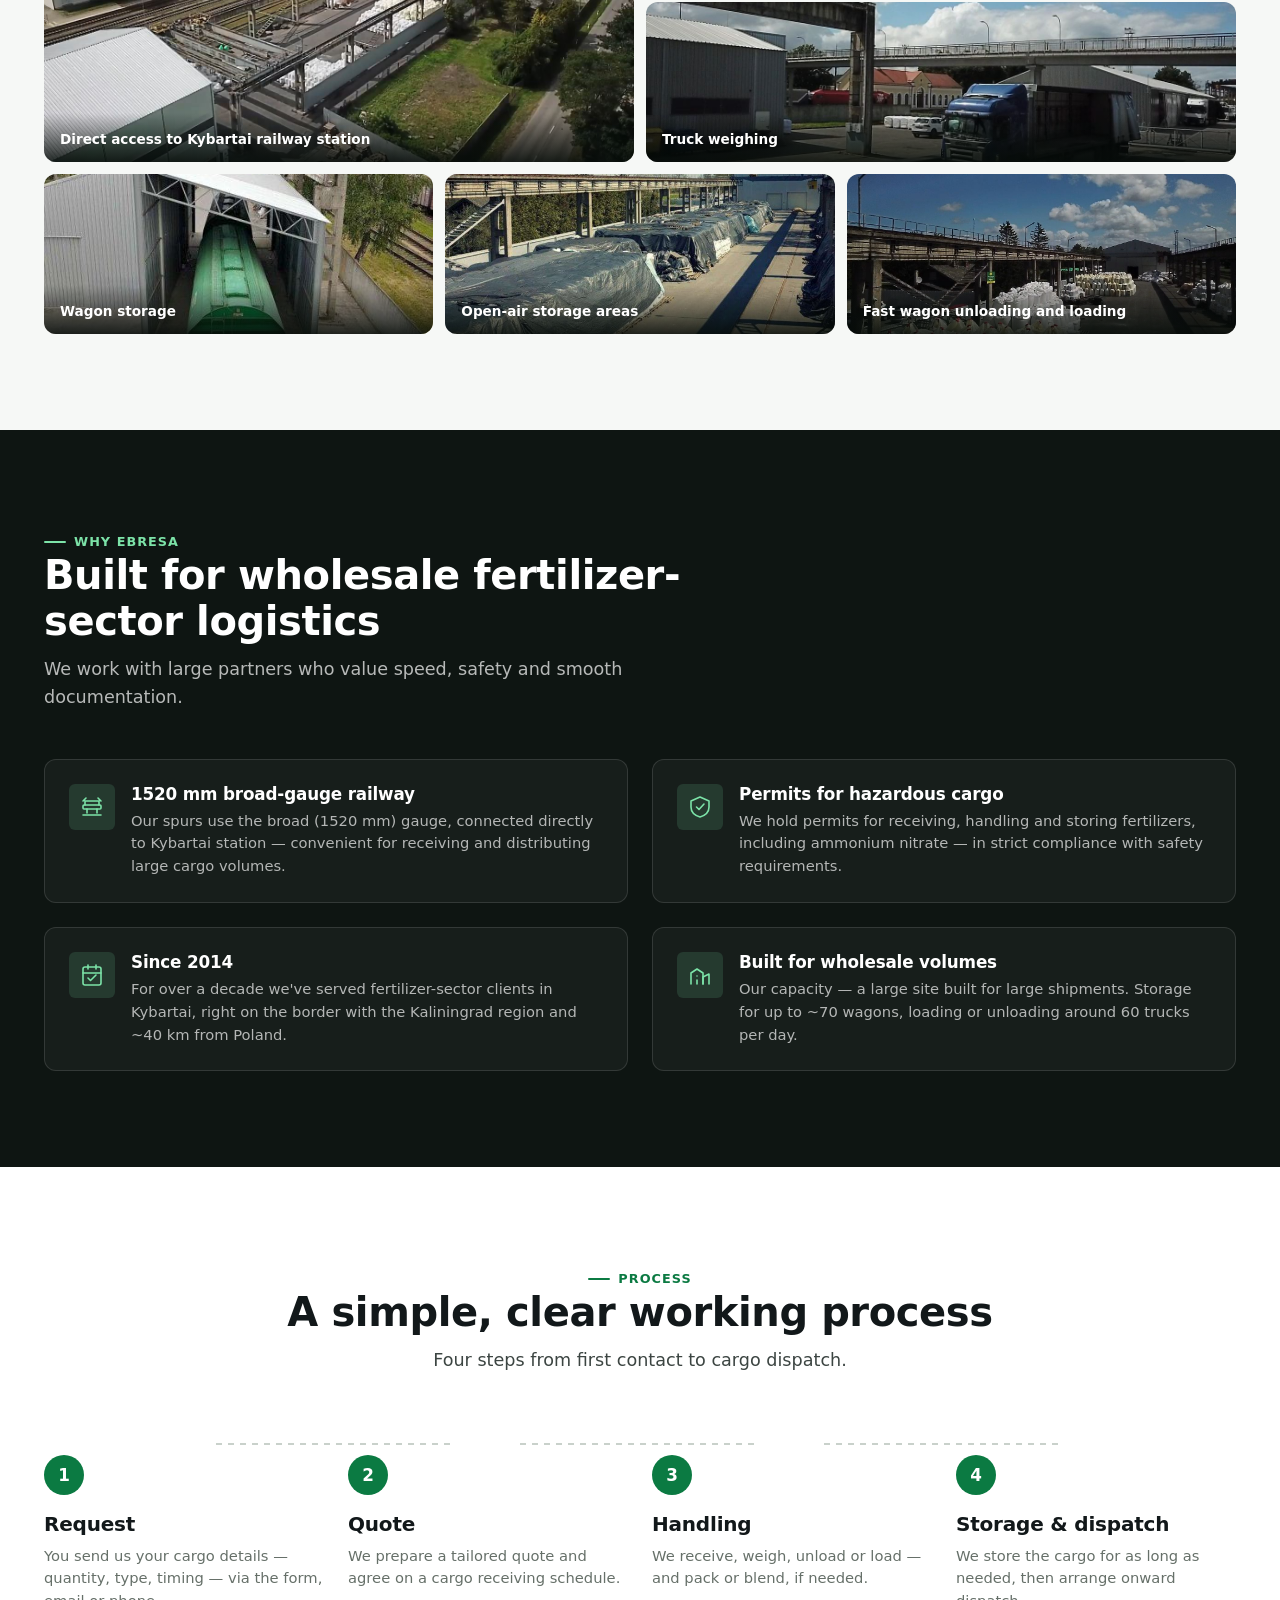
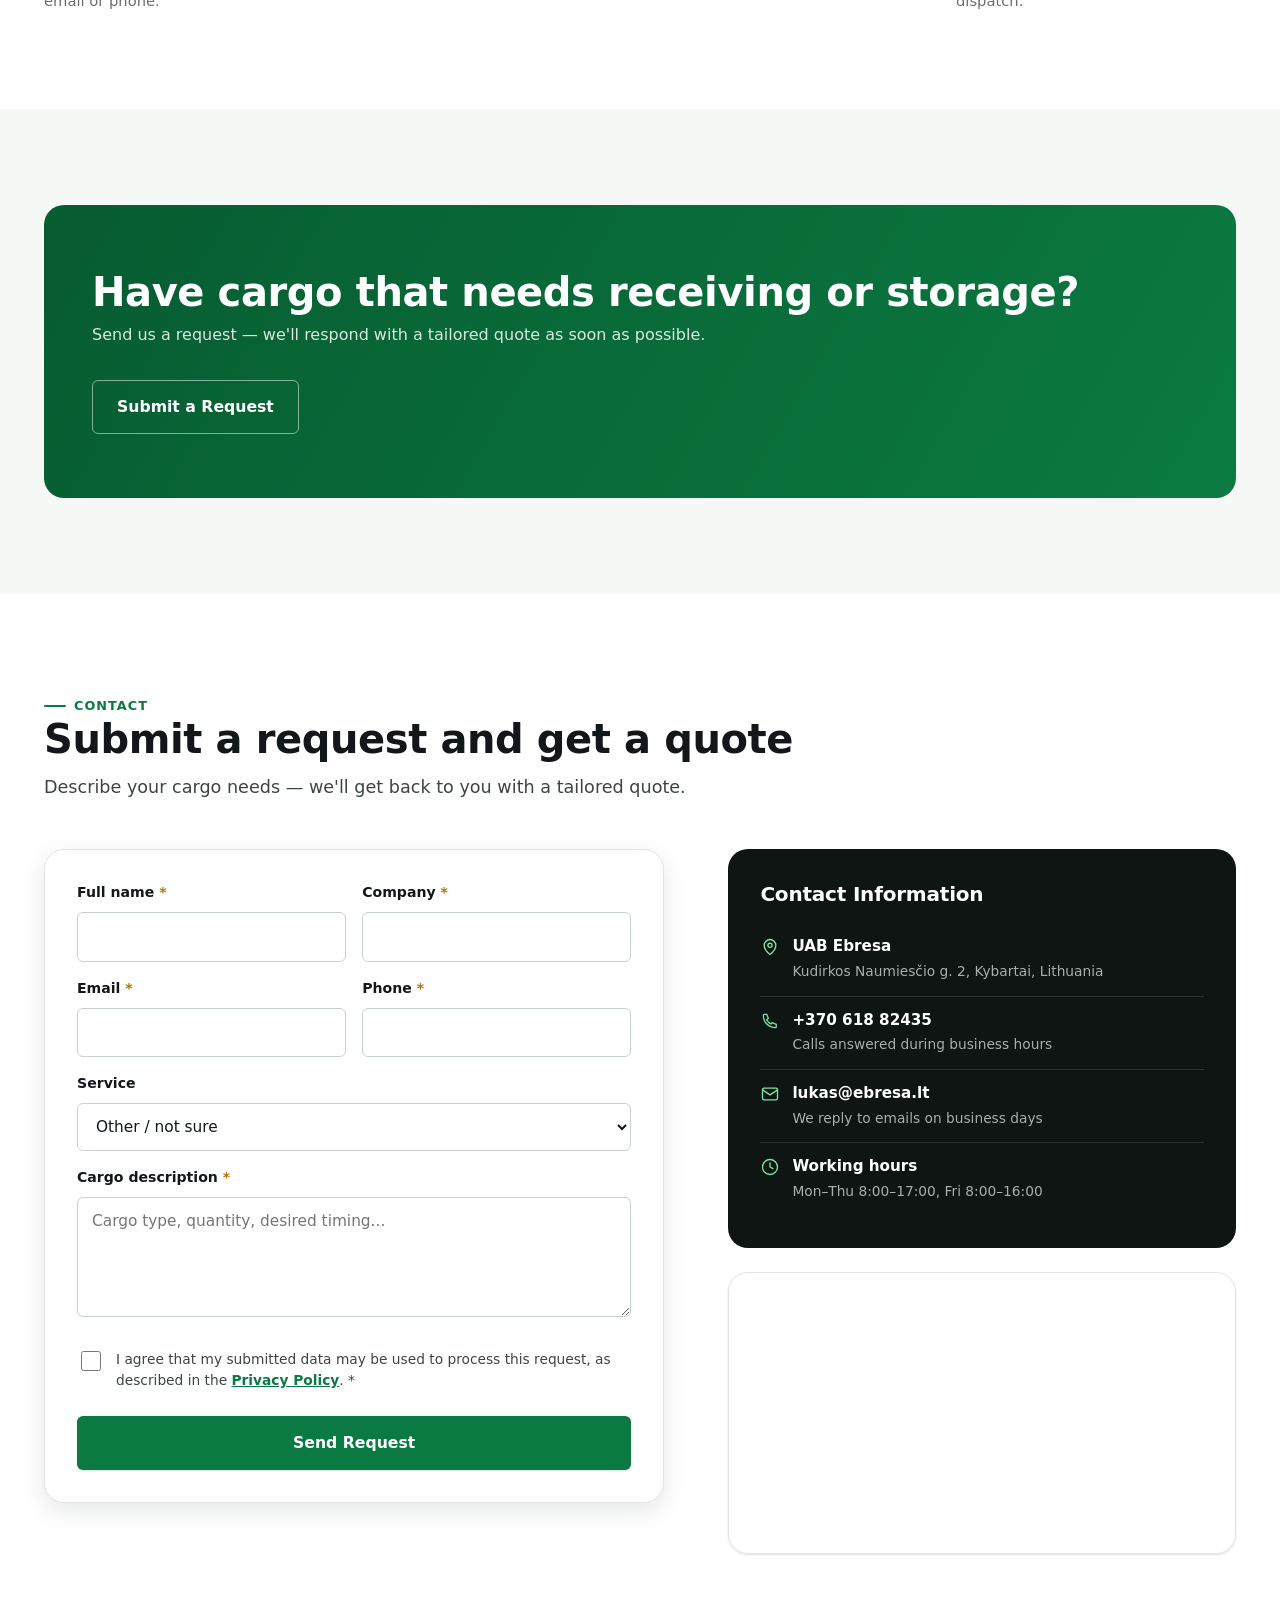
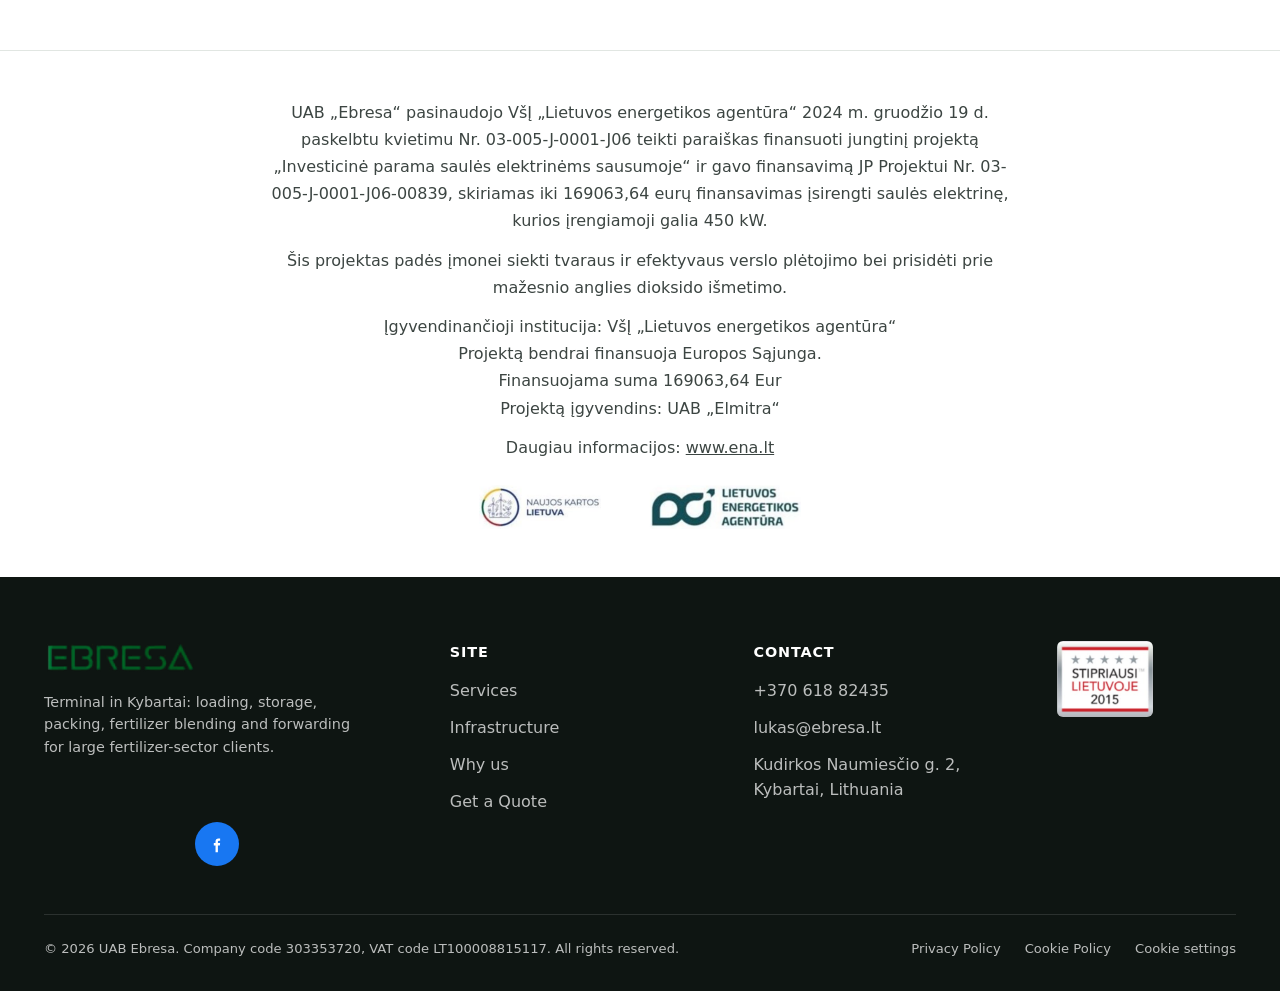
==== commit ab7cc694: "Make phone number a required field in the quote request form" ====
--- a/en/index.html
+++ b/en/index.html
@@ -438,8 +438,9 @@
                 <p class="field-error">Enter a valid email address.</p>
               </div>
               <div class="field">
-                <label for="quote-phone">Phone</label>
-                <input type="tel" id="quote-phone" name="Telefonas" autocomplete="tel">
+                <label for="quote-phone">Phone <span class="req">*</span></label>
+                <input type="tel" id="quote-phone" name="Telefonas" required autocomplete="tel">
+                <p class="field-error">This field is required.</p>
               </div>
             </div>
 
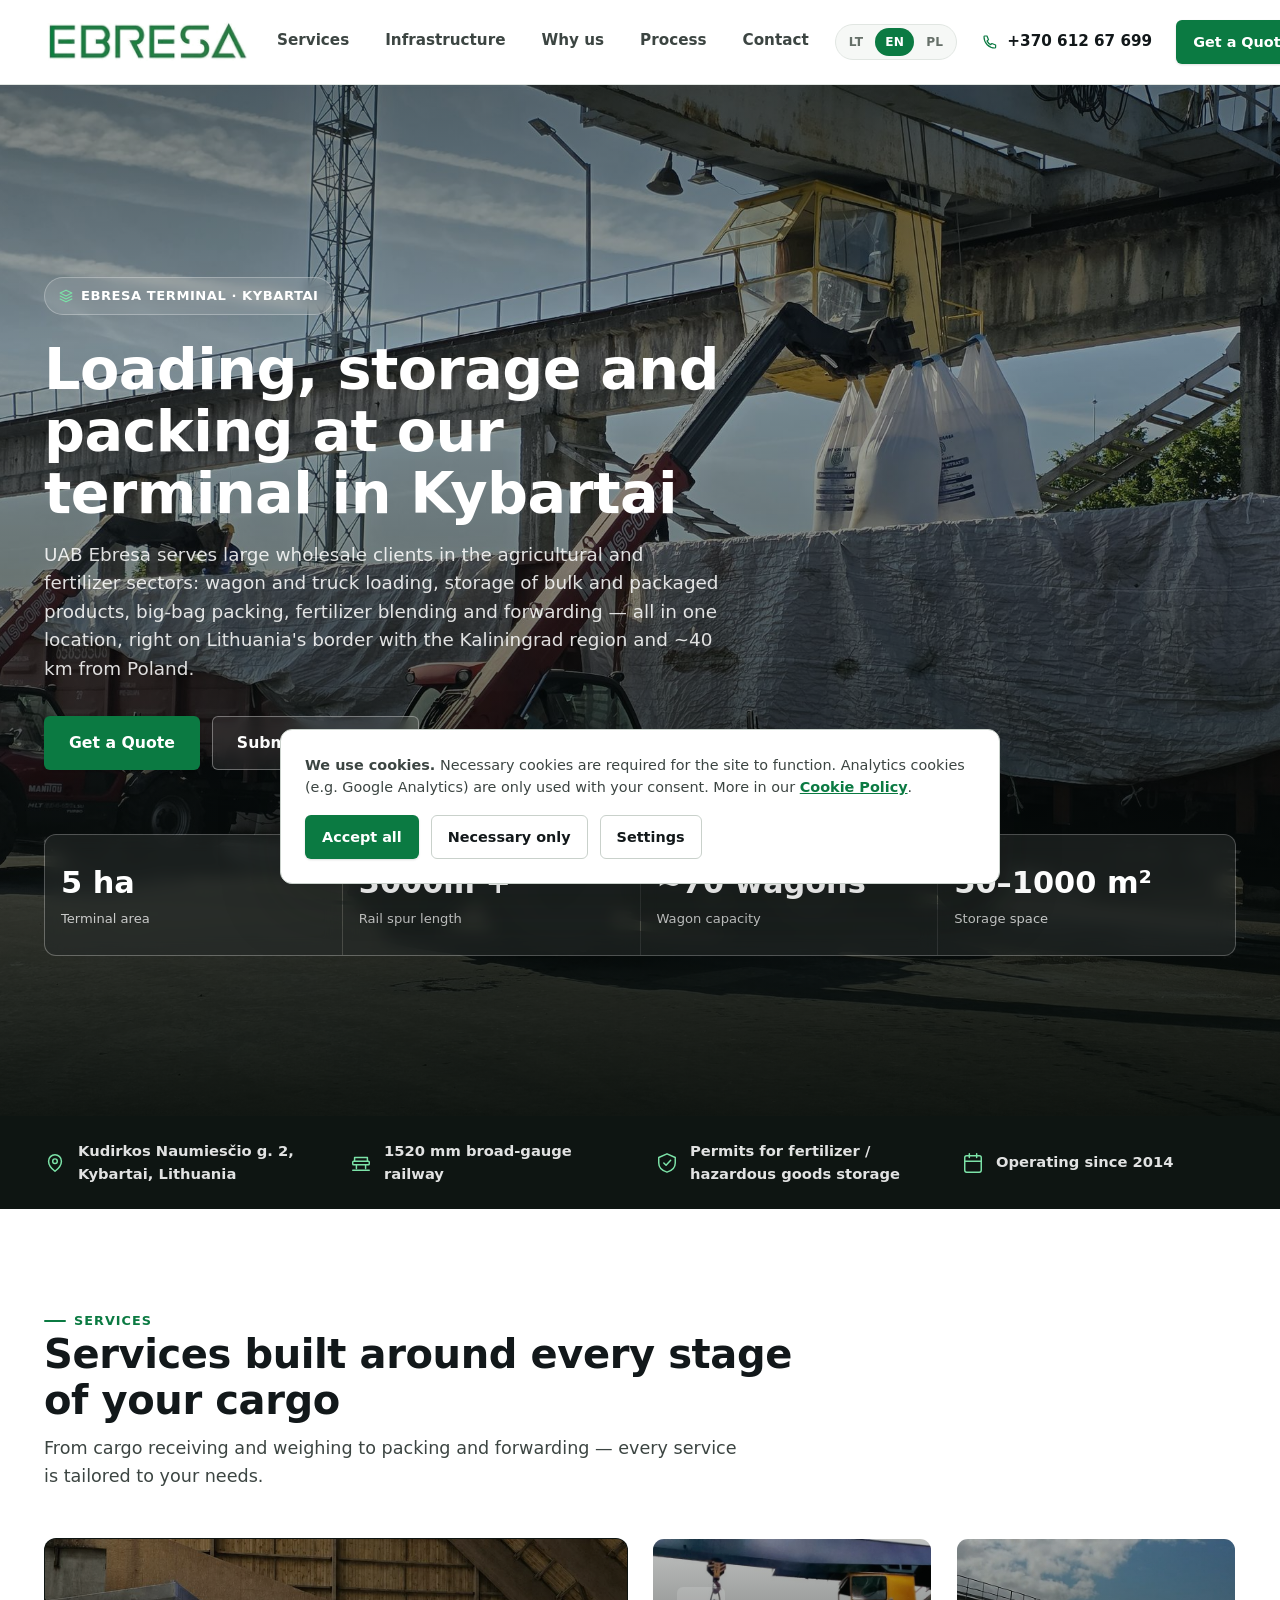
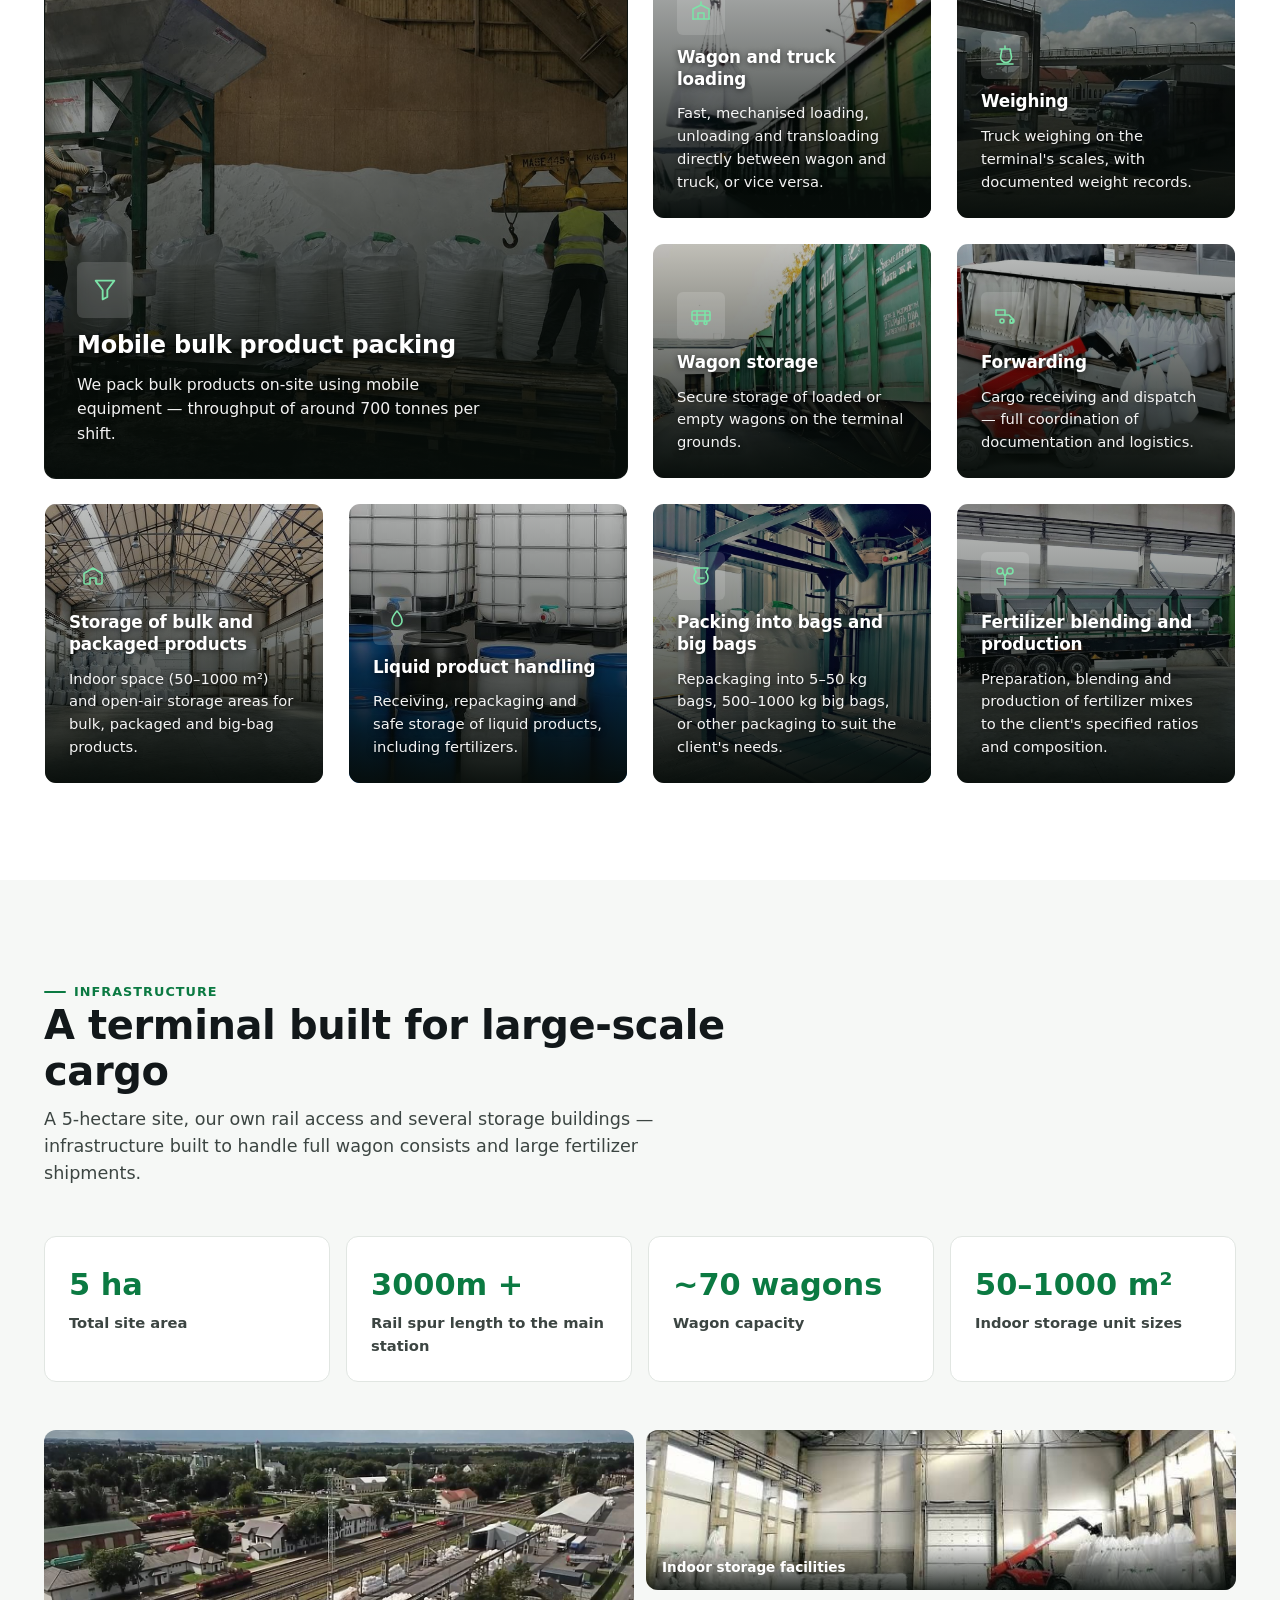
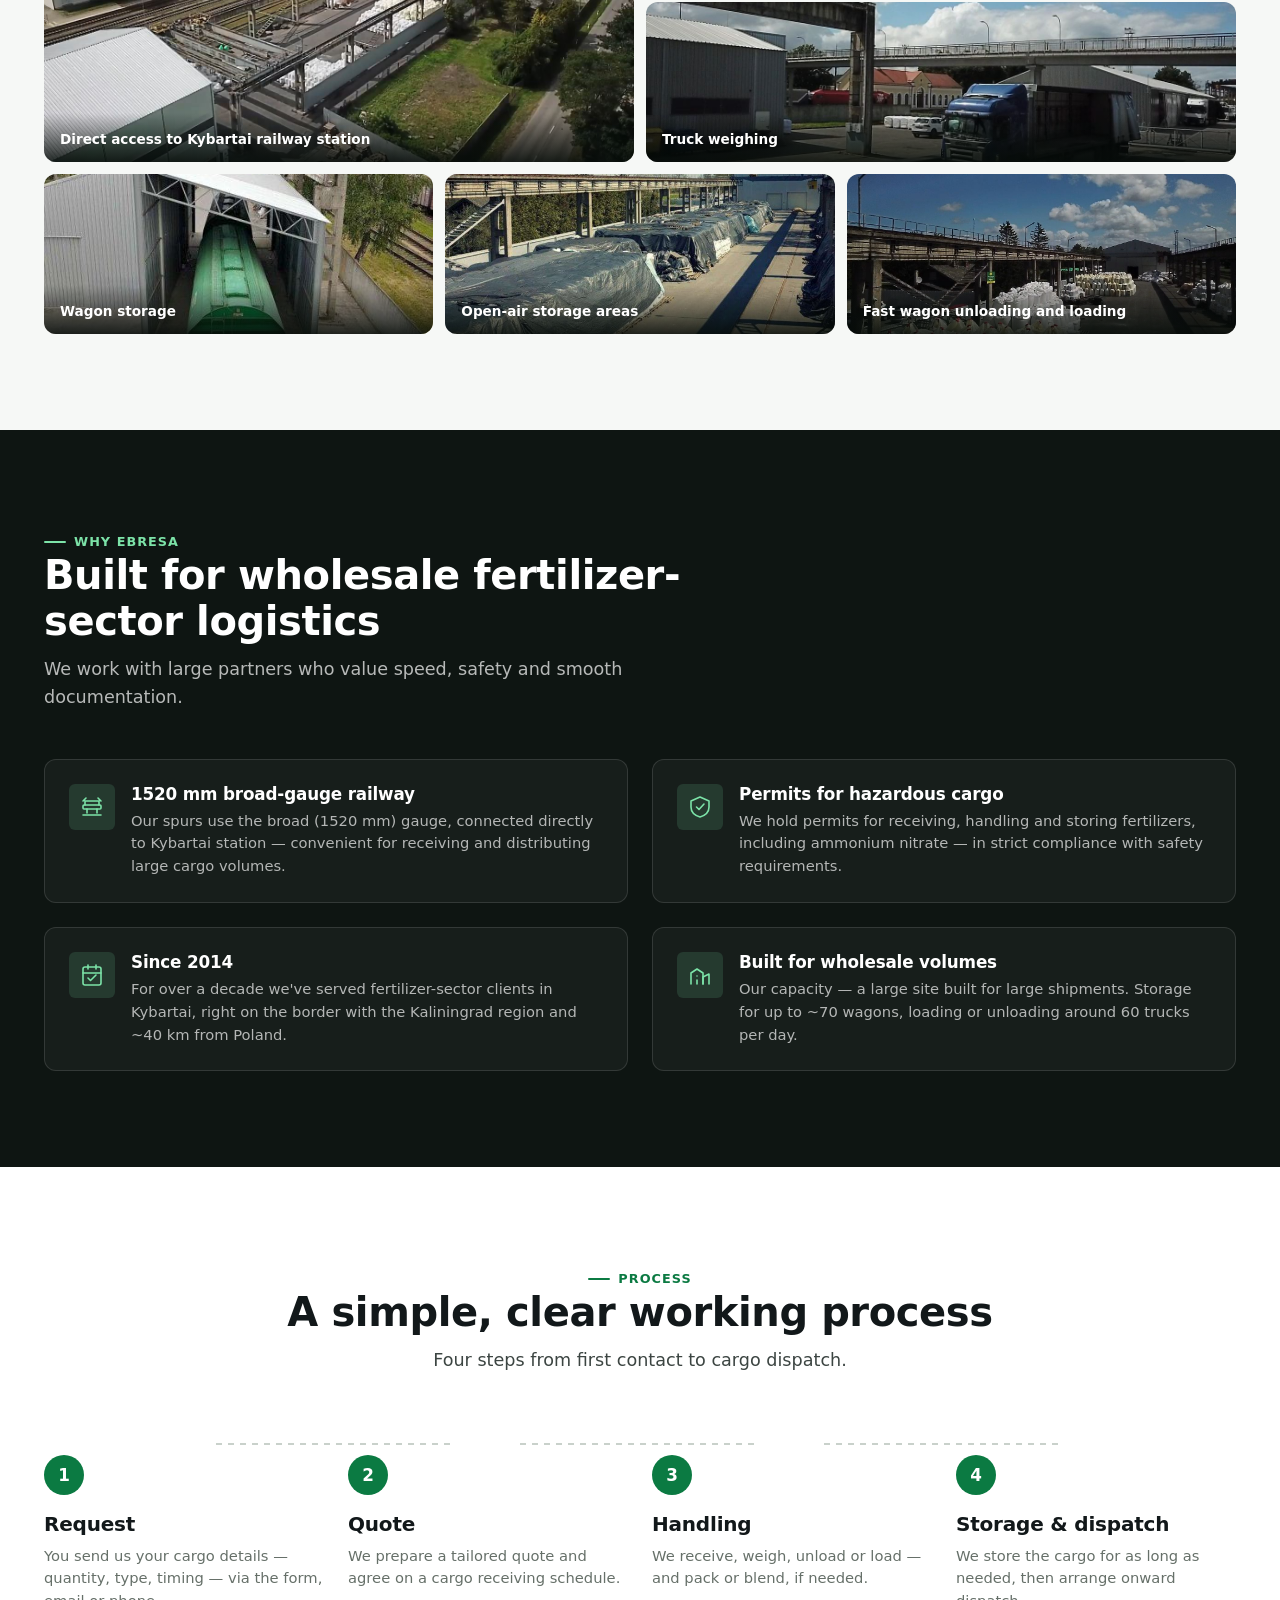
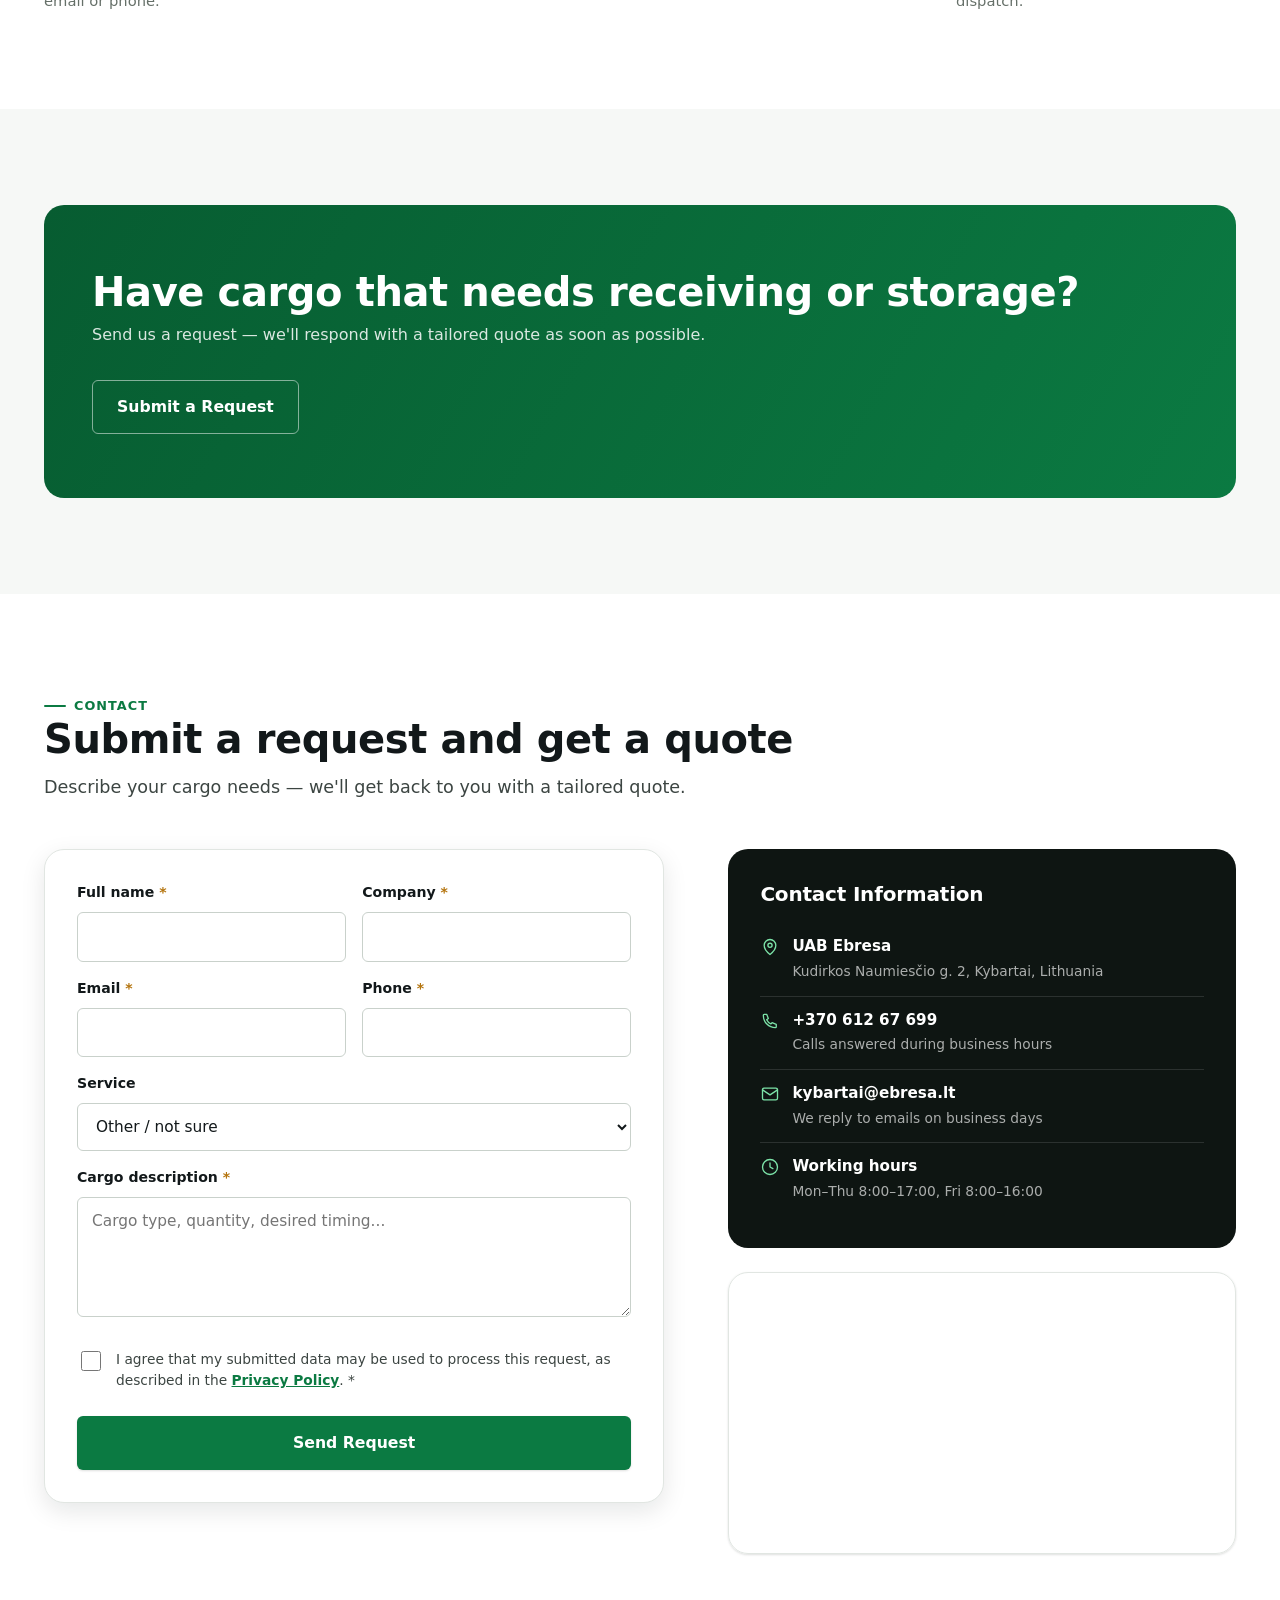
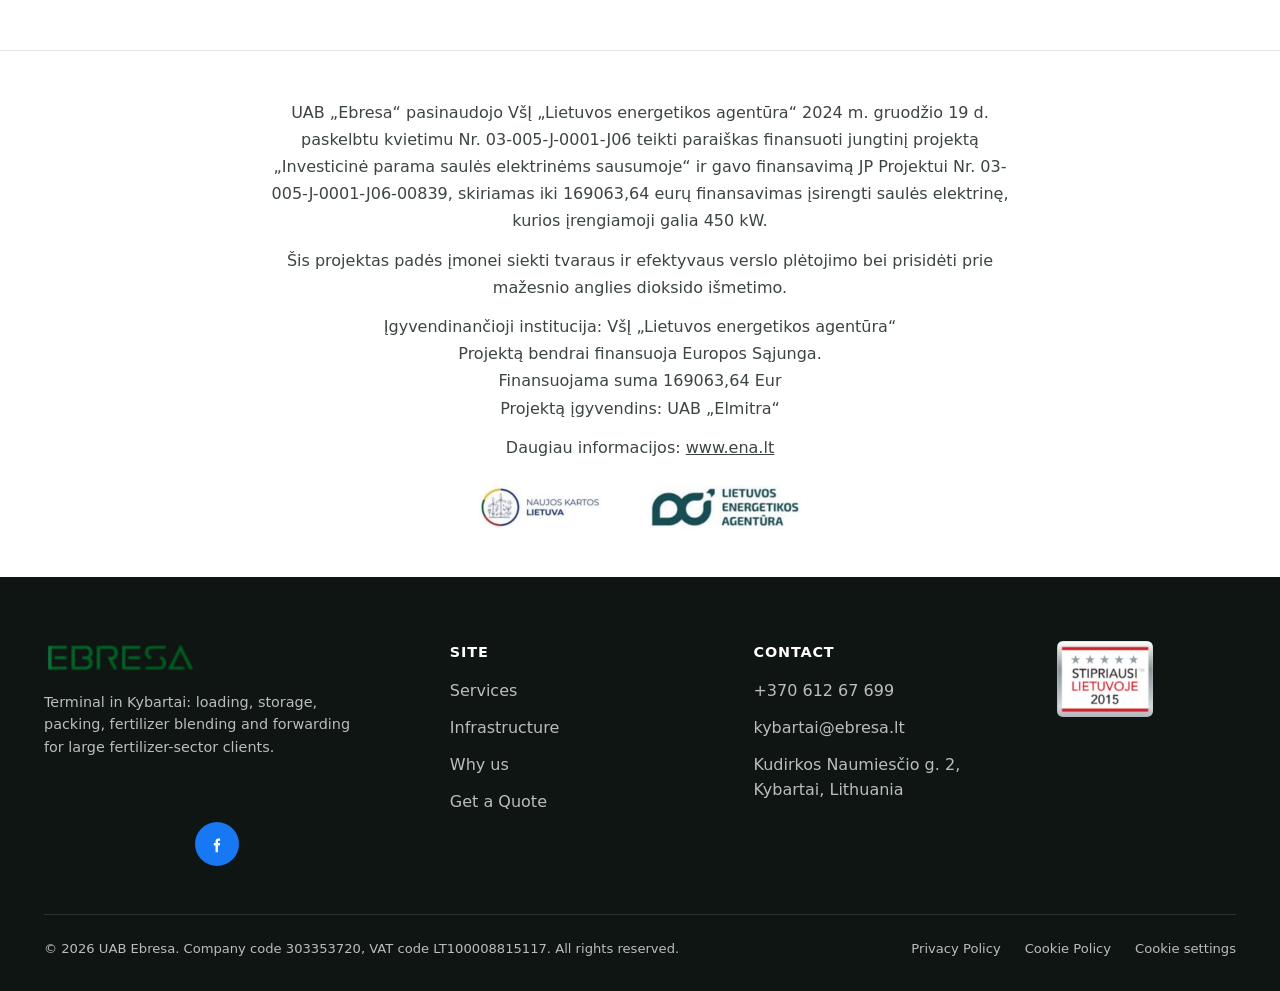
==== commit 42cdaa47: "Update site-wide contact phone number and email Phone: +370 618 82435 -> +370 612 67 699 Email: luka" ====
--- a/en/index.html
+++ b/en/index.html
@@ -42,9 +42,9 @@
         <a href="index.html" class="lang-link is-active">EN</a>
         <a href="../pl/index.html" class="lang-link">PL</a>
       </div>
-      <a class="header-phone" href="tel:+37061882435">
+      <a class="header-phone" href="tel:+37061267699">
         <svg viewBox="0 0 24 24" fill="none" stroke="currentColor" stroke-width="1.6" stroke-linecap="round" stroke-linejoin="round" aria-hidden="true"><path d="M4 5c0-.6.4-1 1-1h3l2 5-2 1.5a11 11 0 0 0 5 5L14.5 14l5 2v3c0 .6-.4 1-1 1C10.5 20 4 13.5 4 5Z"/></svg>
-        <span class="header-phone-text">+370 618 82435</span>
+        <span class="header-phone-text">+370 612 67 699</span>
       </a>
       <a href="#uzklausa" class="btn btn-primary btn-sm">Get a Quote</a>
       <button class="nav-toggle" aria-label="Open menu" aria-expanded="false">
@@ -59,9 +59,9 @@
     <a href="#kodel-mes">Why us</a>
     <a href="#procesas">Process</a>
     <a href="#kontaktai">Contact</a>
-    <a class="header-phone" href="tel:+37061882435">
+    <a class="header-phone" href="tel:+37061267699">
       <svg viewBox="0 0 24 24" fill="none" stroke="currentColor" stroke-width="1.6" stroke-linecap="round" stroke-linejoin="round" aria-hidden="true"><path d="M4 5c0-.6.4-1 1-1h3l2 5-2 1.5a11 11 0 0 0 5 5L14.5 14l5 2v3c0 .6-.4 1-1 1C10.5 20 4 13.5 4 5Z"/></svg>
-      +370 618 82435
+      +370 612 67 699
     </a>
     <a href="#uzklausa" class="btn btn-primary btn-block">Get a Quote</a>
     <div class="lang-switch" aria-label="Language selection">
@@ -412,7 +412,7 @@
 
       <div class="contact-wrap">
         <div class="quote-card">
-          <form id="quote-form" action="https://formsubmit.co/lukas@ebresa.lt" method="POST">
+          <form id="quote-form" action="https://formsubmit.co/kybartai@ebresa.lt" method="POST">
             <input type="hidden" name="_subject" value="New request from ebresa.lt (EN)">
             <input type="hidden" name="_template" value="table">
             <input type="hidden" name="_captcha" value="false">
@@ -485,11 +485,11 @@
             </div>
             <div class="contact-line">
               <svg viewBox="0 0 24 24" fill="none" stroke="currentColor" stroke-width="1.6" stroke-linecap="round" stroke-linejoin="round" aria-hidden="true"><path d="M4 5c0-.6.4-1 1-1h3l2 5-2 1.5a11 11 0 0 0 5 5L14.5 14l5 2v3c0 .6-.4 1-1 1C10.5 20 4 13.5 4 5Z"/></svg>
-              <div><strong><a href="tel:+37061882435">+370 618 82435</a></strong><span>Calls answered during business hours</span></div>
+              <div><strong><a href="tel:+37061267699">+370 612 67 699</a></strong><span>Calls answered during business hours</span></div>
             </div>
             <div class="contact-line">
               <svg viewBox="0 0 24 24" fill="none" stroke="currentColor" stroke-width="1.6" stroke-linecap="round" stroke-linejoin="round" aria-hidden="true"><rect x="3" y="5" width="18" height="14" rx="2"/><path d="m3 7 9 6 9-6"/></svg>
-              <div><strong><a href="mailto:lukas@ebresa.lt">lukas@ebresa.lt</a></strong><span>We reply to emails on business days</span></div>
+              <div><strong><a href="mailto:kybartai@ebresa.lt">kybartai@ebresa.lt</a></strong><span>We reply to emails on business days</span></div>
             </div>
             <div class="contact-line">
               <svg viewBox="0 0 24 24" fill="none" stroke="currentColor" stroke-width="1.6" stroke-linecap="round" stroke-linejoin="round" aria-hidden="true"><circle cx="12" cy="12" r="9"/><path d="M12 7v5l3.5 2"/></svg>
@@ -557,8 +557,8 @@
       <div class="footer-col">
         <h4>Contact</h4>
         <ul>
-          <li><a href="tel:+37061882435">+370 618 82435</a></li>
-          <li><a href="mailto:lukas@ebresa.lt">lukas@ebresa.lt</a></li>
+          <li><a href="tel:+37061267699">+370 612 67 699</a></li>
+          <li><a href="mailto:kybartai@ebresa.lt">kybartai@ebresa.lt</a></li>
           <li>Kudirkos Naumiesčio g. 2,<br>Kybartai, Lithuania</li>
         </ul>
       </div>
